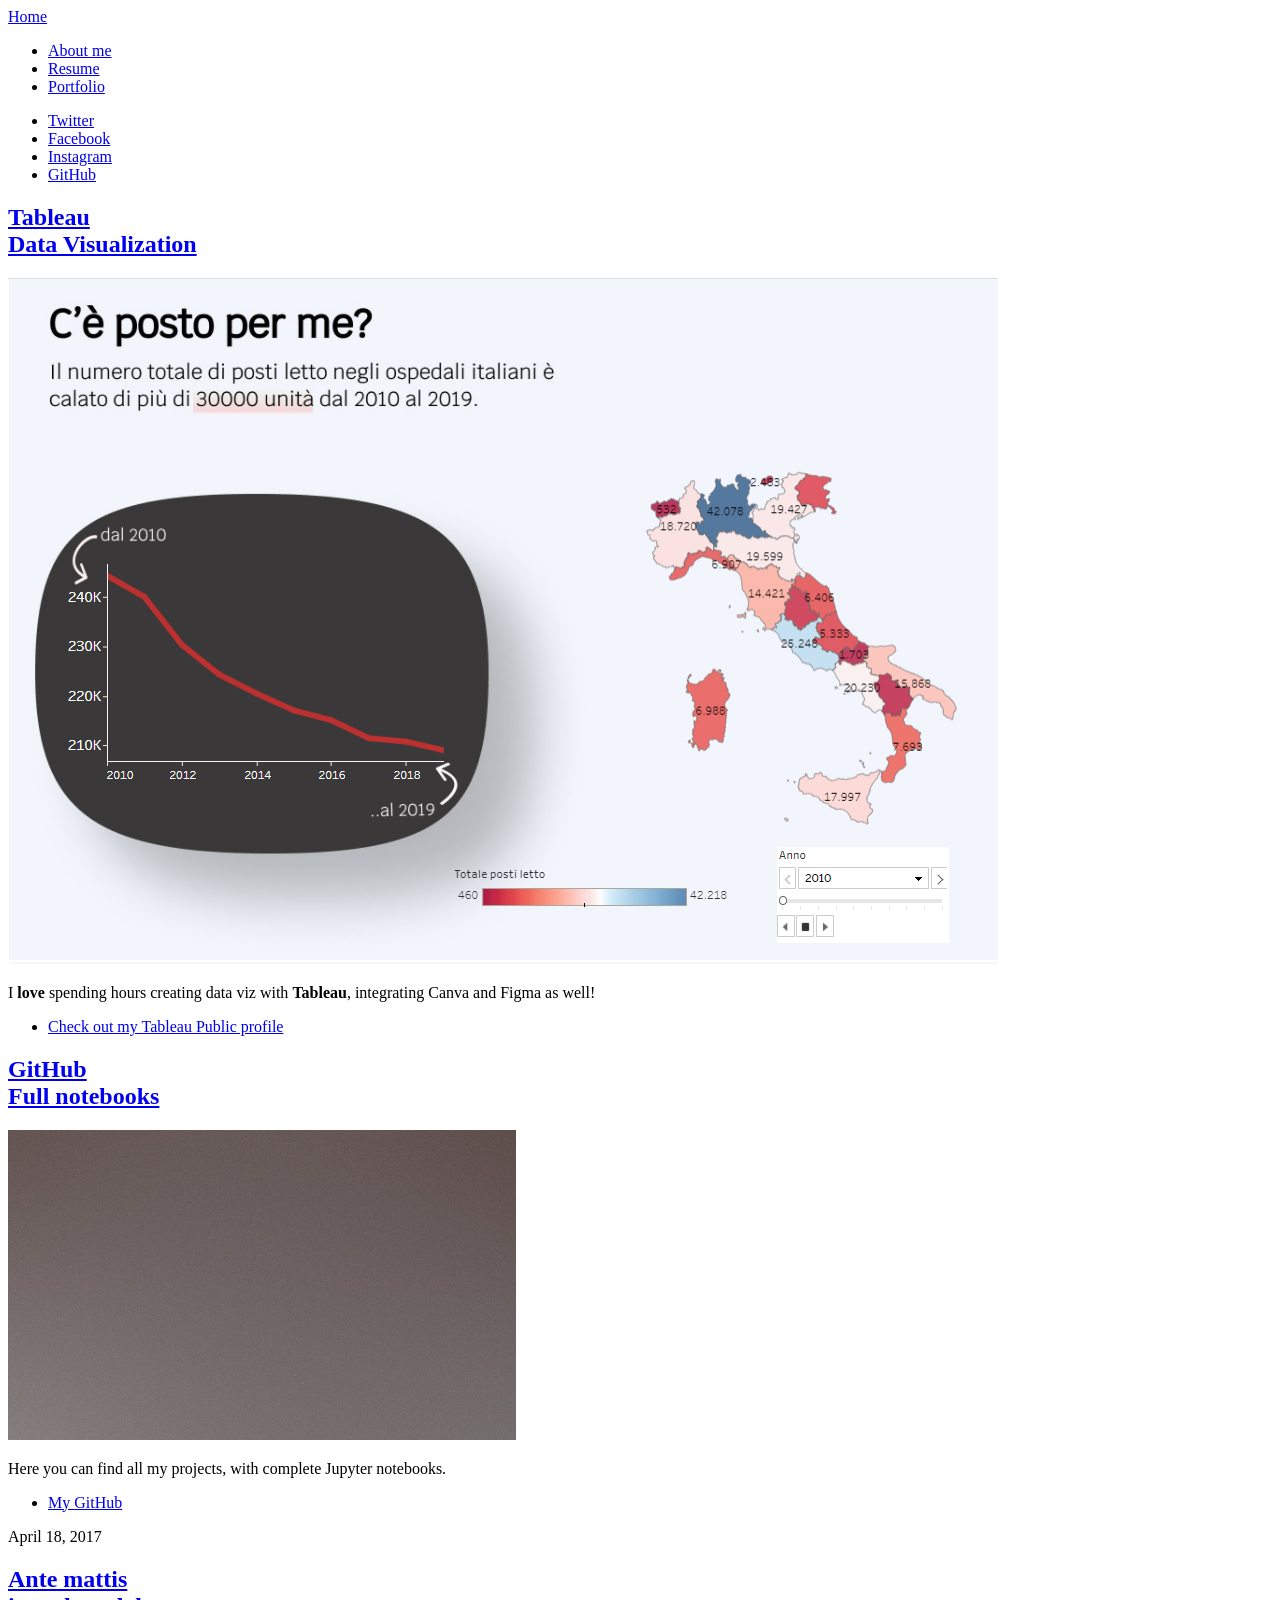
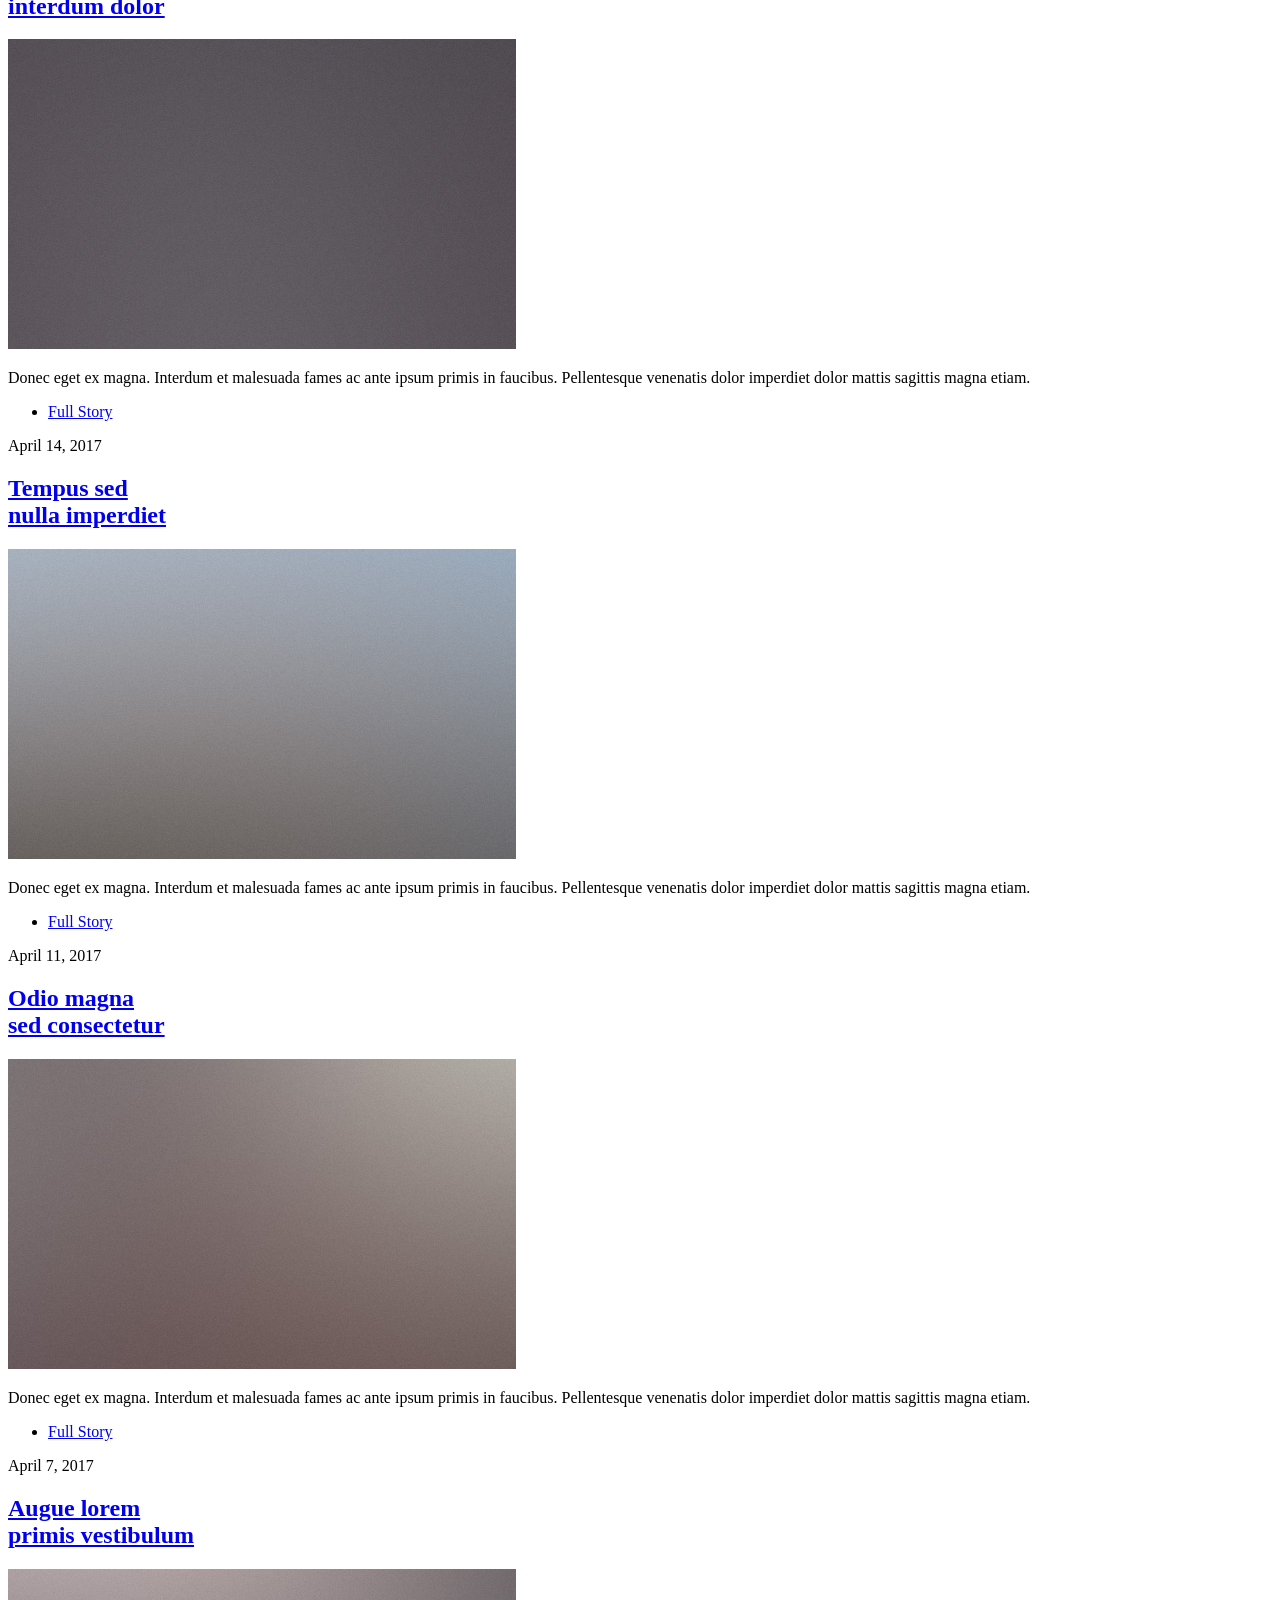
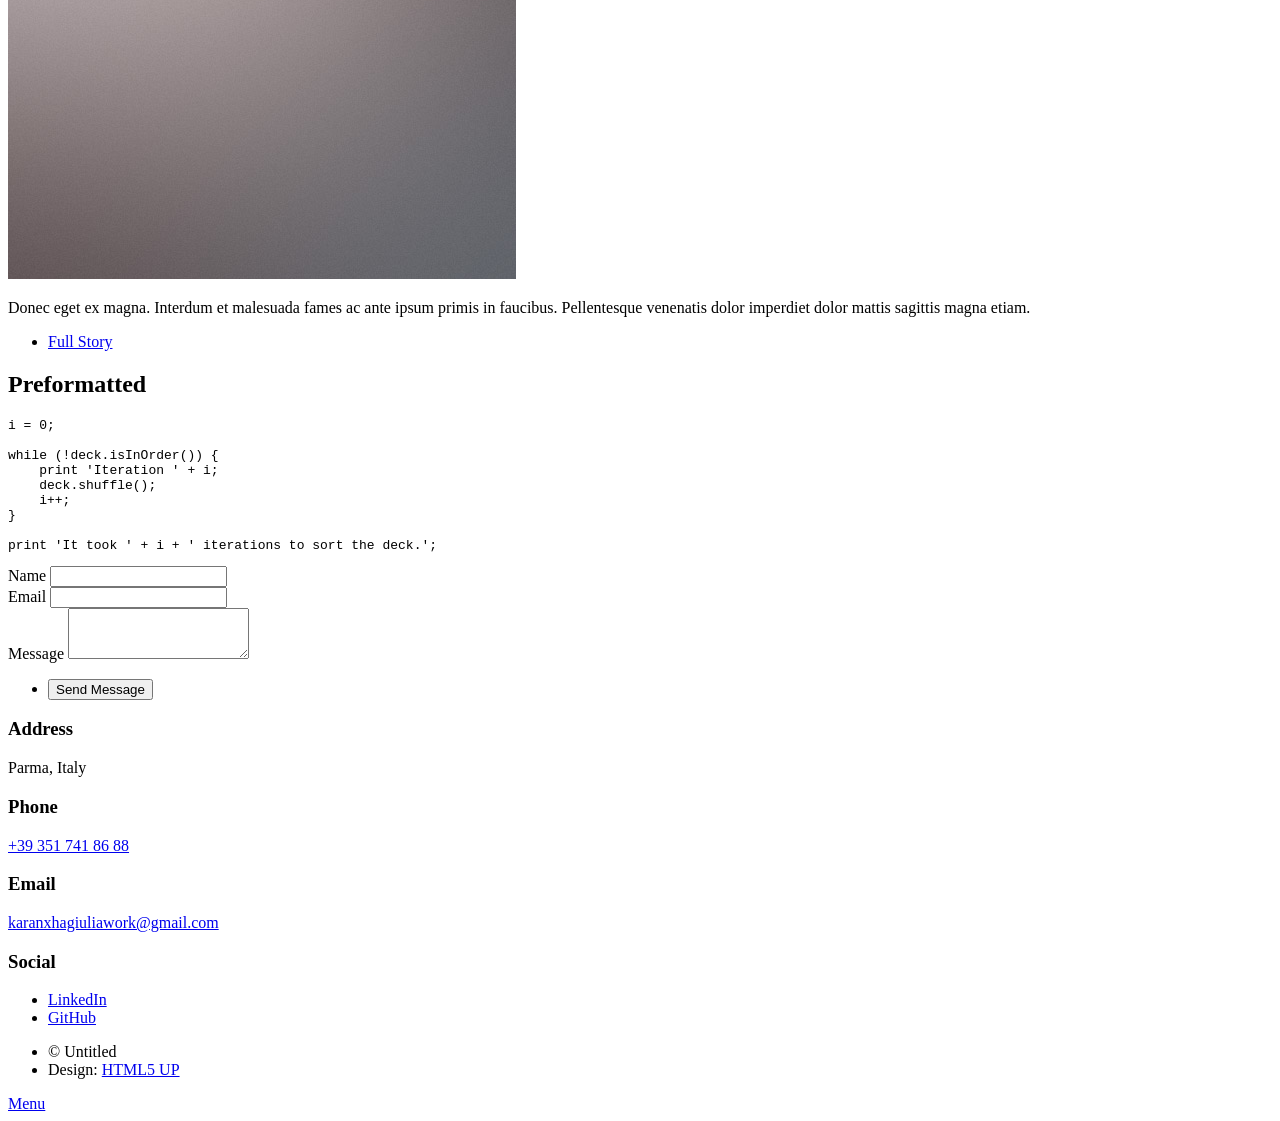
==== Portfolio.html @ fa6ce457 "Add files via upload initial commit" ====
<!DOCTYPE HTML>
<!--
	Massively by HTML5 UP
	html5up.net | @ajlkn
	Free for personal and commercial use under the CCA 3.0 license (html5up.net/license)
-->
<html>
	<head>
		<title>Elements Reference - Massively by HTML5 UP</title>
		<meta charset="utf-8" />
		<meta name="viewport" content="width=device-width, initial-scale=1, user-scalable=no" />
		<link rel="stylesheet" href="assets/css/main.css" />
		<noscript><link rel="stylesheet" href="assets/css/noscript.css" /></noscript>
	</head>
	<body class="is-preload">

		<!-- Wrapper -->
			<div id="wrapper">

				<!-- Header -->
					<header id="header">
						<a href="index.html" class="logo">Home</a>
					</header>

				<!-- Nav -->
					<nav id="nav">
						<ul class="links">
							<li class="active"><a href="index.html">About me</a></li>
							<li><a href="Resume.html">Resume</a></li>
							<li><a href="Portfolio.html">Portfolio</a></li>
						</ul>
						<ul class="icons">
							<li><a href="#" class="icon brands fa-twitter"><span class="label">Twitter</span></a></li>
							<li><a href="#" class="icon brands fa-facebook-f"><span class="label">Facebook</span></a></li>
							<li><a href="#" class="icon brands fa-instagram"><span class="label">Instagram</span></a></li>
							<li><a href="#" class="icon brands fa-github"><span class="label">GitHub</span></a></li>
						</ul>
					</nav>

				<!-- Main -->
					<div id="main">

						<!-- Posts -->
						<section class="posts">
							<article>
								<header>
									<h2><a href="#">Tableau <br />
									Data Visualization</a></h2>
								</header>
								<a href="#" class="image fit"><img src="images\tableau1.png" alt="" /></a>
								<p>I <b>love </b> spending hours creating data viz with <b>Tableau</b>, integrating Canva and Figma as well! </p>
								<ul class="actions special">
									<li><a href="https://public.tableau.com/app/profile/karanxhagiulia" class="button">Check out my Tableau Public profile</a></li>
								</ul>
							</article>
							<article>
								<header>
									<h2><a href="#">GitHub<br />
									Full notebooks</a></h2>
								</header>
								<a href="#" class="image fit"><img src="images/pic03.jpg" alt="" /></a>
								<p>Here you can find all my projects, with complete Jupyter notebooks. </p>
								<ul class="actions special">
									<li><a href="https://github.com/karanxhagiulia" class="button">My GitHub</a></li>
								</ul>
							</article>
							<article>
								<header>
									<span class="date">April 18, 2017</span>
									<h2><a href="#">Ante mattis<br />
									interdum dolor</a></h2>
								</header>
								<a href="#" class="image fit"><img src="images/pic04.jpg" alt="" /></a>
								<p>Donec eget ex magna. Interdum et malesuada fames ac ante ipsum primis in faucibus. Pellentesque venenatis dolor imperdiet dolor mattis sagittis magna etiam.</p>
								<ul class="actions special">
									<li><a href="#" class="button">Full Story</a></li>
								</ul>
							</article>
							<article>
								<header>
									<span class="date">April 14, 2017</span>
									<h2><a href="#">Tempus sed<br />
									nulla imperdiet</a></h2>
								</header>
								<a href="#" class="image fit"><img src="images/pic05.jpg" alt="" /></a>
								<p>Donec eget ex magna. Interdum et malesuada fames ac ante ipsum primis in faucibus. Pellentesque venenatis dolor imperdiet dolor mattis sagittis magna etiam.</p>
								<ul class="actions special">
									<li><a href="#" class="button">Full Story</a></li>
								</ul>
							</article>
							<article>
								<header>
									<span class="date">April 11, 2017</span>
									<h2><a href="#">Odio magna<br />
									sed consectetur</a></h2>
								</header>
								<a href="#" class="image fit"><img src="images/pic06.jpg" alt="" /></a>
								<p>Donec eget ex magna. Interdum et malesuada fames ac ante ipsum primis in faucibus. Pellentesque venenatis dolor imperdiet dolor mattis sagittis magna etiam.</p>
								<ul class="actions special">
									<li><a href="#" class="button">Full Story</a></li>
								</ul>
							</article>
							<article>
								<header>
									<span class="date">April 7, 2017</span>
									<h2><a href="#">Augue lorem<br />
									primis vestibulum</a></h2>
								</header>
								<a href="#" class="image fit"><img src="images/pic07.jpg" alt="" /></a>
								<p>Donec eget ex magna. Interdum et malesuada fames ac ante ipsum primis in faucibus. Pellentesque venenatis dolor imperdiet dolor mattis sagittis magna etiam.</p>
								<ul class="actions special">
									<li><a href="#" class="button">Full Story</a></li>
								</ul>
							</article>
						</section>
								<!-- Preformatted Code -->
									<h2>Preformatted</h2>
									<pre><code>i = 0;

while (!deck.isInOrder()) {
    print 'Iteration ' + i;
    deck.shuffle();
    i++;
}

print 'It took ' + i + ' iterations to sort the deck.';
</code></pre>

							</section>

					</div>

				<!-- Footer -->
				<footer id="footer">
					<section>
						<form method="post" action="#">
							<div class="fields">
								<div class="field">
									<label for="name">Name</label>
									<input type="text" name="name" id="name" />
								</div>
								<div class="field">
									<label for="email">Email</label>
									<input type="text" name="email" id="email" />
								</div>
								<div class="field">
									<label for="message">Message</label>
									<textarea name="message" id="message" rows="3"></textarea>
								</div>
							</div>
							<ul class="actions">
								<li><input type="submit" value="Send Message" /></li>
							</ul>
						</form>
					</section>
					<section class="split contact">
						<section class="alt">
							<h3>Address</h3>
							<p>Parma, Italy<br />
						</p>
						</section>
						<section>
							<h3>Phone</h3>
							<p><a href="#">+39 351 741 86 88</a></p>
						</section>
						<section>
							<h3>Email</h3>
							<p><a href="#">karanxhagiuliawork@gmail.com</a></p>
						</section>
						<section>
							<h3>Social</h3>
							<ul class="icons alt">
								<li><a href="https://www.linkedin.com/in/karanxhagiulia/" class="icon brands alt fa-linkedin"><span class="label">LinkedIn</span></a></li>
								<li><a href="https://github.com/karanxhagiulia" class="icon brands alt fa-github"><span class="label">GitHub</span></a></li>
							</ul>
						</section>
					</section>
				</footer>

				<!-- Copyright -->
					<div id="copyright">
						<ul><li>&copy; Untitled</li><li>Design: <a href="https://html5up.net">HTML5 UP</a></li></ul>
					</div>

			</div>

		<!-- Scripts -->
			<script src="assets/js/jquery.min.js"></script>
			<script src="assets/js/jquery.scrollex.min.js"></script>
			<script src="assets/js/jquery.scrolly.min.js"></script>
			<script src="assets/js/browser.min.js"></script>
			<script src="assets/js/breakpoints.min.js"></script>
			<script src="assets/js/util.js"></script>
			<script src="assets/js/main.js"></script>

	</body>
</html>
---- assets/css/main.css ----
@import url(fontawesome-all.min.css);
@import url("https://fonts.googleapis.com/css?family=Merriweather:300,700,300italic,700italic|Source+Sans+Pro:900");

/*
	Massively by HTML5 UP
	html5up.net | @ajlkn
	Free for personal and commercial use under the CCA 3.0 license (html5up.net/license)
*/

html, body, div, span, applet, object,
iframe, h1, h2, h3, h4, h5, h6, p, blockquote,
pre, a, abbr, acronym, address, big, cite,
code, del, dfn, em, img, ins, kbd, q, s, samp,
small, strike, strong, sub, sup, tt, var, b,
u, i, center, dl, dt, dd, ol, ul, li, fieldset,
form, label, legend, table, caption, tbody,
tfoot, thead, tr, th, td, article, aside,
canvas, details, embed, figure, figcaption,
footer, header, hgroup, menu, nav, output, ruby,
section, summary, time, mark, audio, video {
	margin: 0;
	padding: 0;
	border: 0;
	font-size: 100%;
	font: inherit;
	vertical-align: baseline;}

article, aside, details, figcaption, figure,
footer, header, hgroup, menu, nav, section {
	display: block;}

body {
	line-height: 1;
}

ol, ul {
	list-style: none;
}

blockquote, q {
	quotes: none;
}

	blockquote:before, blockquote:after, q:before, q:after {
		content: '';
		content: none;
	}

table {
	border-collapse: collapse;
	border-spacing: 0;
}

body {
	-webkit-text-size-adjust: none;
}

mark {
	background-color: transparent;
	color: inherit;
}

input::-moz-focus-inner {
	border: 0;
	padding: 0;
}

input, select, textarea {
	-moz-appearance: none;
	-webkit-appearance: none;
	-ms-appearance: none;
	appearance: none;
}

/* Basic */

	@-ms-viewport {
		width: device-width;
	}

	body {
		-ms-overflow-style: scrollbar;
	}

	@media screen and (max-width: 480px) {

		html, body {
			min-width: 320px;
		}

	}

	html {
		box-sizing: border-box;
	}

	*, *:before, *:after {
		box-sizing: inherit;
	}

	body {
		background-color: #1e252d;
	}

		body.is-preload *, body.is-preload *:before, body.is-preload *:after {
			-moz-animation: none !important;
			-webkit-animation: none !important;
			-ms-animation: none !important;
			animation: none !important;
			-moz-transition: none !important;
			-webkit-transition: none !important;
			-ms-transition: none !important;
			transition: none !important;
		}

/* Type */

	html {
		font-size: 16pt;
	}

		@media screen and (max-width: 1680px) {

			html {
				font-size: 12pt;
			}

		}

		@media screen and (max-width: 1280px) {

			html {
				font-size: 11pt;
			}

		}

		@media screen and (max-width: 360px) {

			html {
				font-size: 10pt;
			}

		}

	body {
		color: #212931;
	}

	body, input, select, textarea {
		font-family: "Merriweather", Georgia, serif;
		font-weight: 300;
		font-size: 1rem;
		line-height: 2.375;
	}

	a {
		-moz-transition: color 0.2s ease-in-out, background-color 0.2s ease-in-out, border-color 0.2s ease-in-out, box-shadow 0.2s ease-in-out;
		-webkit-transition: color 0.2s ease-in-out, background-color 0.2s ease-in-out, border-color 0.2s ease-in-out, box-shadow 0.2s ease-in-out;
		-ms-transition: color 0.2s ease-in-out, background-color 0.2s ease-in-out, border-color 0.2s ease-in-out, box-shadow 0.2s ease-in-out;
		transition: color 0.2s ease-in-out, background-color 0.2s ease-in-out, border-color 0.2s ease-in-out, box-shadow 0.2s ease-in-out;
		border-bottom: dotted 1px;
		text-decoration: none;
	}

		a:hover {
			border-bottom-color: transparent;
		}

	strong, b {
		font-weight: 600;
	}

	em, i {
		font-style: italic;
	}

	p {
		text-align: justify;
		margin: 0 0 2rem 0;
	}

	h1, h2, h3, h4, h5, h6 {
		font-family: "Source Sans Pro", Helvetica, sans-serif;
		font-weight: 900;
		line-height: 1.5;
		letter-spacing: 0.075em;
		text-transform: uppercase;
		margin: 0 0 1rem 0;
	}

		h1 a, h2 a, h3 a, h4 a, h5 a, h6 a {
			border-bottom: 0;
			color: inherit;
			text-decoration: none;
		}

	h1 {
		font-size: 4rem;
		line-height: 1.1;
		margin: 0 0 2rem 0;
	}

	h2 {
		font-size: 1.75rem;
		line-height: 1.3;
		margin: 0 0 1.5rem 0;
	}

	h3 {
		font-size: 1.25rem;
		margin: 0 0 1.5rem 0;
	}

	h4 {
		font-size: 1rem;
	}

	h5 {
		font-size: 0.9rem;
	}

	h6 {
		font-size: 0.8rem;
	}

	sub {
		font-size: 0.8rem;
		position: relative;
		top: 0.5rem;
	}

	sup {
		font-size: 0.8rem;
		position: relative;
		top: -0.5rem;
	}

	blockquote {
		border-left: solid 4px;
		font-style: italic;
		margin: 0 0 2rem 0;
		padding: 0.5rem 0 0.5rem 2rem;
	}

	code {
		border: solid 2px;
		font-family: "Courier New", monospace;
		font-size: 0.9rem;
		margin: 0 0.25rem;
		padding: 0.25rem 0.65rem;
	}

	pre {
		-webkit-overflow-scrolling: touch;
		font-family: "Courier New", monospace;
		font-size: 0.9rem;
		margin: 0 0 2rem 0;
	}

		pre code {
			display: block;
			line-height: 1.75;
			padding: 1rem 1.5rem;
			overflow-x: auto;
		}

	hr {
		border: 0;
		border-bottom: solid 2px;
		margin: 3rem 0;
	}

		hr.major {
			margin: 5rem 0;
		}

	.align-left {
		text-align: left;
	}

	.align-center {
		text-align: center;
	}

	.align-right {
		text-align: right;
	}

	input, select, textarea {
		color: #212931;
	}

	a {
		color: #212931;
		border-bottom-color: rgba(33, 41, 49, 0.5);
	}

		a:hover {
			border-bottom-color: transparent;
			color: #18bfef !important;
		}

	strong, b {
		color: #212931;
	}

	h1, h2, h3, h4, h5, h6 {
		color: #212931;
	}

	blockquote {
		border-left-color: #eeeeee;
	}

	code {
		background: rgba(220, 220, 220, 0.25);
		border-color: #eeeeee;
	}

	hr {
		border-bottom-color: #eeeeee;
	}

/* Row */

	.row {
		display: flex;
		flex-wrap: wrap;
		box-sizing: border-box;
		align-items: stretch;
	}

		.row > * {
			box-sizing: border-box;
		}

		.row.gtr-uniform > * > :last-child {
			margin-bottom: 0;
		}

		.row.aln-left {
			justify-content: flex-start;
		}

		.row.aln-center {
			justify-content: center;
		}

		.row.aln-right {
			justify-content: flex-end;
		}

		.row.aln-top {
			align-items: flex-start;
		}

		.row.aln-middle {
			align-items: center;
		}

		.row.aln-bottom {
			align-items: flex-end;
		}

		.row > .imp {
			order: -1;
		}

		.row > .col-1 {
			width: 8.33333%;
		}

		.row > .off-1 {
			margin-left: 8.33333%;
		}

		.row > .col-2 {
			width: 16.66667%;
		}

		.row > .off-2 {
			margin-left: 16.66667%;
		}

		.row > .col-3 {
			width: 25%;
		}

		.row > .off-3 {
			margin-left: 25%;
		}

		.row > .col-4 {
			width: 33.33333%;
		}

		.row > .off-4 {
			margin-left: 33.33333%;
		}

		.row > .col-5 {
			width: 41.66667%;
		}

		.row > .off-5 {
			margin-left: 41.66667%;
		}

		.row > .col-6 {
			width: 50%;
		}

		.row > .off-6 {
			margin-left: 50%;
		}

		.row > .col-7 {
			width: 58.33333%;
		}

		.row > .off-7 {
			margin-left: 58.33333%;
		}

		.row > .col-8 {
			width: 66.66667%;
		}

		.row > .off-8 {
			margin-left: 66.66667%;
		}

		.row > .col-9 {
			width: 75%;
		}

		.row > .off-9 {
			margin-left: 75%;
		}

		.row > .col-10 {
			width: 83.33333%;
		}

		.row > .off-10 {
			margin-left: 83.33333%;
		}

		.row > .col-11 {
			width: 91.66667%;
		}

		.row > .off-11 {
			margin-left: 91.66667%;
		}

		.row > .col-12 {
			width: 100%;
		}

		.row > .off-12 {
			margin-left: 100%;
		}

		.row.gtr-0 {
			margin-top: 0;
			margin-left: 0rem;
		}

			.row.gtr-0 > * {
				padding: 0 0 0 0rem;
			}

			.row.gtr-0.gtr-uniform {
				margin-top: 0rem;
			}

				.row.gtr-0.gtr-uniform > * {
					padding-top: 0rem;
				}

		.row.gtr-25 {
			margin-top: 0;
			margin-left: -0.375rem;
		}

			.row.gtr-25 > * {
				padding: 0 0 0 0.375rem;
			}

			.row.gtr-25.gtr-uniform {
				margin-top: -0.375rem;
			}

				.row.gtr-25.gtr-uniform > * {
					padding-top: 0.375rem;
				}

		.row.gtr-50 {
			margin-top: 0;
			margin-left: -0.75rem;
		}

			.row.gtr-50 > * {
				padding: 0 0 0 0.75rem;
			}

			.row.gtr-50.gtr-uniform {
				margin-top: -0.75rem;
			}

				.row.gtr-50.gtr-uniform > * {
					padding-top: 0.75rem;
				}

		.row {
			margin-top: 0;
			margin-left: -1.5rem;
		}

			.row > * {
				padding: 0 0 0 1.5rem;
			}

			.row.gtr-uniform {
				margin-top: -1.5rem;
			}

				.row.gtr-uniform > * {
					padding-top: 1.5rem;
				}

		.row.gtr-150 {
			margin-top: 0;
			margin-left: -2.25rem;
		}

			.row.gtr-150 > * {
				padding: 0 0 0 2.25rem;
			}

			.row.gtr-150.gtr-uniform {
				margin-top: -2.25rem;
			}

				.row.gtr-150.gtr-uniform > * {
					padding-top: 2.25rem;
				}

		.row.gtr-200 {
			margin-top: 0;
			margin-left: -3rem;
		}

			.row.gtr-200 > * {
				padding: 0 0 0 3rem;
			}

			.row.gtr-200.gtr-uniform {
				margin-top: -3rem;
			}

				.row.gtr-200.gtr-uniform > * {
					padding-top: 3rem;
				}

		@media screen and (max-width: 1680px) {

			.row {
				display: flex;
				flex-wrap: wrap;
				box-sizing: border-box;
				align-items: stretch;
			}

				.row > * {
					box-sizing: border-box;
				}

				.row.gtr-uniform > * > :last-child {
					margin-bottom: 0;
				}

				.row.aln-left {
					justify-content: flex-start;
				}

				.row.aln-center {
					justify-content: center;
				}

				.row.aln-right {
					justify-content: flex-end;
				}

				.row.aln-top {
					align-items: flex-start;
				}

				.row.aln-middle {
					align-items: center;
				}

				.row.aln-bottom {
					align-items: flex-end;
				}

				.row > .imp-xlarge {
					order: -1;
				}

				.row > .col-1-xlarge {
					width: 8.33333%;
				}

				.row > .off-1-xlarge {
					margin-left: 8.33333%;
				}

				.row > .col-2-xlarge {
					width: 16.66667%;
				}

				.row > .off-2-xlarge {
					margin-left: 16.66667%;
				}

				.row > .col-3-xlarge {
					width: 25%;
				}

				.row > .off-3-xlarge {
					margin-left: 25%;
				}

				.row > .col-4-xlarge {
					width: 33.33333%;
				}

				.row > .off-4-xlarge {
					margin-left: 33.33333%;
				}

				.row > .col-5-xlarge {
					width: 41.66667%;
				}

				.row > .off-5-xlarge {
					margin-left: 41.66667%;
				}

				.row > .col-6-xlarge {
					width: 50%;
				}

				.row > .off-6-xlarge {
					margin-left: 50%;
				}

				.row > .col-7-xlarge {
					width: 58.33333%;
				}

				.row > .off-7-xlarge {
					margin-left: 58.33333%;
				}

				.row > .col-8-xlarge {
					width: 66.66667%;
				}

				.row > .off-8-xlarge {
					margin-left: 66.66667%;
				}

				.row > .col-9-xlarge {
					width: 75%;
				}

				.row > .off-9-xlarge {
					margin-left: 75%;
				}

				.row > .col-10-xlarge {
					width: 83.33333%;
				}

				.row > .off-10-xlarge {
					margin-left: 83.33333%;
				}

				.row > .col-11-xlarge {
					width: 91.66667%;
				}

				.row > .off-11-xlarge {
					margin-left: 91.66667%;
				}

				.row > .col-12-xlarge {
					width: 100%;
				}

				.row > .off-12-xlarge {
					margin-left: 100%;
				}

				.row.gtr-0 {
					margin-top: 0;
					margin-left: 0rem;
				}

					.row.gtr-0 > * {
						padding: 0 0 0 0rem;
					}

					.row.gtr-0.gtr-uniform {
						margin-top: 0rem;
					}

						.row.gtr-0.gtr-uniform > * {
							padding-top: 0rem;
						}

				.row.gtr-25 {
					margin-top: 0;
					margin-left: -0.375rem;
				}

					.row.gtr-25 > * {
						padding: 0 0 0 0.375rem;
					}

					.row.gtr-25.gtr-uniform {
						margin-top: -0.375rem;
					}

						.row.gtr-25.gtr-uniform > * {
							padding-top: 0.375rem;
						}

				.row.gtr-50 {
					margin-top: 0;
					margin-left: -0.75rem;
				}

					.row.gtr-50 > * {
						padding: 0 0 0 0.75rem;
					}

					.row.gtr-50.gtr-uniform {
						margin-top: -0.75rem;
					}

						.row.gtr-50.gtr-uniform > * {
							padding-top: 0.75rem;
						}

				.row {
					margin-top: 0;
					margin-left: -1.5rem;
				}

					.row > * {
						padding: 0 0 0 1.5rem;
					}

					.row.gtr-uniform {
						margin-top: -1.5rem;
					}

						.row.gtr-uniform > * {
							padding-top: 1.5rem;
						}

				.row.gtr-150 {
					margin-top: 0;
					margin-left: -2.25rem;
				}

					.row.gtr-150 > * {
						padding: 0 0 0 2.25rem;
					}

					.row.gtr-150.gtr-uniform {
						margin-top: -2.25rem;
					}

						.row.gtr-150.gtr-uniform > * {
							padding-top: 2.25rem;
						}

				.row.gtr-200 {
					margin-top: 0;
					margin-left: -3rem;
				}

					.row.gtr-200 > * {
						padding: 0 0 0 3rem;
					}

					.row.gtr-200.gtr-uniform {
						margin-top: -3rem;
					}

						.row.gtr-200.gtr-uniform > * {
							padding-top: 3rem;
						}

		}

		@media screen and (max-width: 1280px) {

			.row {
				display: flex;
				flex-wrap: wrap;
				box-sizing: border-box;
				align-items: stretch;
			}

				.row > * {
					box-sizing: border-box;
				}

				.row.gtr-uniform > * > :last-child {
					margin-bottom: 0;
				}

				.row.aln-left {
					justify-content: flex-start;
				}

				.row.aln-center {
					justify-content: center;
				}

				.row.aln-right {
					justify-content: flex-end;
				}

				.row.aln-top {
					align-items: flex-start;
				}

				.row.aln-middle {
					align-items: center;
				}

				.row.aln-bottom {
					align-items: flex-end;
				}

				.row > .imp-large {
					order: -1;
				}

				.row > .col-1-large {
					width: 8.33333%;
				}

				.row > .off-1-large {
					margin-left: 8.33333%;
				}

				.row > .col-2-large {
					width: 16.66667%;
				}

				.row > .off-2-large {
					margin-left: 16.66667%;
				}

				.row > .col-3-large {
					width: 25%;
				}

				.row > .off-3-large {
					margin-left: 25%;
				}

				.row > .col-4-large {
					width: 33.33333%;
				}

				.row > .off-4-large {
					margin-left: 33.33333%;
				}

				.row > .col-5-large {
					width: 41.66667%;
				}

				.row > .off-5-large {
					margin-left: 41.66667%;
				}

				.row > .col-6-large {
					width: 50%;
				}

				.row > .off-6-large {
					margin-left: 50%;
				}

				.row > .col-7-large {
					width: 58.33333%;
				}

				.row > .off-7-large {
					margin-left: 58.33333%;
				}

				.row > .col-8-large {
					width: 66.66667%;
				}

				.row > .off-8-large {
					margin-left: 66.66667%;
				}

				.row > .col-9-large {
					width: 75%;
				}

				.row > .off-9-large {
					margin-left: 75%;
				}

				.row > .col-10-large {
					width: 83.33333%;
				}

				.row > .off-10-large {
					margin-left: 83.33333%;
				}

				.row > .col-11-large {
					width: 91.66667%;
				}

				.row > .off-11-large {
					margin-left: 91.66667%;
				}

				.row > .col-12-large {
					width: 100%;
				}

				.row > .off-12-large {
					margin-left: 100%;
				}

				.row.gtr-0 {
					margin-top: 0;
					margin-left: 0rem;
				}

					.row.gtr-0 > * {
						padding: 0 0 0 0rem;
					}

					.row.gtr-0.gtr-uniform {
						margin-top: 0rem;
					}

						.row.gtr-0.gtr-uniform > * {
							padding-top: 0rem;
						}

				.row.gtr-25 {
					margin-top: 0;
					margin-left: -0.375rem;
				}

					.row.gtr-25 > * {
						padding: 0 0 0 0.375rem;
					}

					.row.gtr-25.gtr-uniform {
						margin-top: -0.375rem;
					}

						.row.gtr-25.gtr-uniform > * {
							padding-top: 0.375rem;
						}

				.row.gtr-50 {
					margin-top: 0;
					margin-left: -0.75rem;
				}

					.row.gtr-50 > * {
						padding: 0 0 0 0.75rem;
					}

					.row.gtr-50.gtr-uniform {
						margin-top: -0.75rem;
					}

						.row.gtr-50.gtr-uniform > * {
							padding-top: 0.75rem;
						}

				.row {
					margin-top: 0;
					margin-left: -1.5rem;
				}

					.row > * {
						padding: 0 0 0 1.5rem;
					}

					.row.gtr-uniform {
						margin-top: -1.5rem;
					}

						.row.gtr-uniform > * {
							padding-top: 1.5rem;
						}

				.row.gtr-150 {
					margin-top: 0;
					margin-left: -2.25rem;
				}

					.row.gtr-150 > * {
						padding: 0 0 0 2.25rem;
					}

					.row.gtr-150.gtr-uniform {
						margin-top: -2.25rem;
					}

						.row.gtr-150.gtr-uniform > * {
							padding-top: 2.25rem;
						}

				.row.gtr-200 {
					margin-top: 0;
					margin-left: -3rem;
				}

					.row.gtr-200 > * {
						padding: 0 0 0 3rem;
					}

					.row.gtr-200.gtr-uniform {
						margin-top: -3rem;
					}

						.row.gtr-200.gtr-uniform > * {
							padding-top: 3rem;
						}

		}

		@media screen and (max-width: 980px) {

			.row {
				display: flex;
				flex-wrap: wrap;
				box-sizing: border-box;
				align-items: stretch;
			}

				.row > * {
					box-sizing: border-box;
				}

				.row.gtr-uniform > * > :last-child {
					margin-bottom: 0;
				}

				.row.aln-left {
					justify-content: flex-start;
				}

				.row.aln-center {
					justify-content: center;
				}

				.row.aln-right {
					justify-content: flex-end;
				}

				.row.aln-top {
					align-items: flex-start;
				}

				.row.aln-middle {
					align-items: center;
				}

				.row.aln-bottom {
					align-items: flex-end;
				}

				.row > .imp-medium {
					order: -1;
				}

				.row > .col-1-medium {
					width: 8.33333%;
				}

				.row > .off-1-medium {
					margin-left: 8.33333%;
				}

				.row > .col-2-medium {
					width: 16.66667%;
				}

				.row > .off-2-medium {
					margin-left: 16.66667%;
				}

				.row > .col-3-medium {
					width: 25%;
				}

				.row > .off-3-medium {
					margin-left: 25%;
				}

				.row > .col-4-medium {
					width: 33.33333%;
				}

				.row > .off-4-medium {
					margin-left: 33.33333%;
				}

				.row > .col-5-medium {
					width: 41.66667%;
				}

				.row > .off-5-medium {
					margin-left: 41.66667%;
				}

				.row > .col-6-medium {
					width: 50%;
				}

				.row > .off-6-medium {
					margin-left: 50%;
				}

				.row > .col-7-medium {
					width: 58.33333%;
				}

				.row > .off-7-medium {
					margin-left: 58.33333%;
				}

				.row > .col-8-medium {
					width: 66.66667%;
				}

				.row > .off-8-medium {
					margin-left: 66.66667%;
				}

				.row > .col-9-medium {
					width: 75%;
				}

				.row > .off-9-medium {
					margin-left: 75%;
				}

				.row > .col-10-medium {
					width: 83.33333%;
				}

				.row > .off-10-medium {
					margin-left: 83.33333%;
				}

				.row > .col-11-medium {
					width: 91.66667%;
				}

				.row > .off-11-medium {
					margin-left: 91.66667%;
				}

				.row > .col-12-medium {
					width: 100%;
				}

				.row > .off-12-medium {
					margin-left: 100%;
				}

				.row.gtr-0 {
					margin-top: 0;
					margin-left: 0rem;
				}

					.row.gtr-0 > * {
						padding: 0 0 0 0rem;
					}

					.row.gtr-0.gtr-uniform {
						margin-top: 0rem;
					}

						.row.gtr-0.gtr-uniform > * {
							padding-top: 0rem;
						}

				.row.gtr-25 {
					margin-top: 0;
					margin-left: -0.375rem;
				}

					.row.gtr-25 > * {
						padding: 0 0 0 0.375rem;
					}

					.row.gtr-25.gtr-uniform {
						margin-top: -0.375rem;
					}

						.row.gtr-25.gtr-uniform > * {
							padding-top: 0.375rem;
						}

				.row.gtr-50 {
					margin-top: 0;
					margin-left: -0.75rem;
				}

					.row.gtr-50 > * {
						padding: 0 0 0 0.75rem;
					}

					.row.gtr-50.gtr-uniform {
						margin-top: -0.75rem;
					}

						.row.gtr-50.gtr-uniform > * {
							padding-top: 0.75rem;
						}

				.row {
					margin-top: 0;
					margin-left: -1.5rem;
				}

					.row > * {
						padding: 0 0 0 1.5rem;
					}

					.row.gtr-uniform {
						margin-top: -1.5rem;
					}

						.row.gtr-uniform > * {
							padding-top: 1.5rem;
						}

				.row.gtr-150 {
					margin-top: 0;
					margin-left: -2.25rem;
				}

					.row.gtr-150 > * {
						padding: 0 0 0 2.25rem;
					}

					.row.gtr-150.gtr-uniform {
						margin-top: -2.25rem;
					}

						.row.gtr-150.gtr-uniform > * {
							padding-top: 2.25rem;
						}

				.row.gtr-200 {
					margin-top: 0;
					margin-left: -3rem;
				}

					.row.gtr-200 > * {
						padding: 0 0 0 3rem;
					}

					.row.gtr-200.gtr-uniform {
						margin-top: -3rem;
					}

						.row.gtr-200.gtr-uniform > * {
							padding-top: 3rem;
						}

		}

		@media screen and (max-width: 736px) {

			.row {
				display: flex;
				flex-wrap: wrap;
				box-sizing: border-box;
				align-items: stretch;
			}

				.row > * {
					box-sizing: border-box;
				}

				.row.gtr-uniform > * > :last-child {
					margin-bottom: 0;
				}

				.row.aln-left {
					justify-content: flex-start;
				}

				.row.aln-center {
					justify-content: center;
				}

				.row.aln-right {
					justify-content: flex-end;
				}

				.row.aln-top {
					align-items: flex-start;
				}

				.row.aln-middle {
					align-items: center;
				}

				.row.aln-bottom {
					align-items: flex-end;
				}

				.row > .imp-small {
					order: -1;
				}

				.row > .col-1-small {
					width: 8.33333%;
				}

				.row > .off-1-small {
					margin-left: 8.33333%;
				}

				.row > .col-2-small {
					width: 16.66667%;
				}

				.row > .off-2-small {
					margin-left: 16.66667%;
				}

				.row > .col-3-small {
					width: 25%;
				}

				.row > .off-3-small {
					margin-left: 25%;
				}

				.row > .col-4-small {
					width: 33.33333%;
				}

				.row > .off-4-small {
					margin-left: 33.33333%;
				}

				.row > .col-5-small {
					width: 41.66667%;
				}

				.row > .off-5-small {
					margin-left: 41.66667%;
				}

				.row > .col-6-small {
					width: 50%;
				}

				.row > .off-6-small {
					margin-left: 50%;
				}

				.row > .col-7-small {
					width: 58.33333%;
				}

				.row > .off-7-small {
					margin-left: 58.33333%;
				}

				.row > .col-8-small {
					width: 66.66667%;
				}

				.row > .off-8-small {
					margin-left: 66.66667%;
				}

				.row > .col-9-small {
					width: 75%;
				}

				.row > .off-9-small {
					margin-left: 75%;
				}

				.row > .col-10-small {
					width: 83.33333%;
				}

				.row > .off-10-small {
					margin-left: 83.33333%;
				}

				.row > .col-11-small {
					width: 91.66667%;
				}

				.row > .off-11-small {
					margin-left: 91.66667%;
				}

				.row > .col-12-small {
					width: 100%;
				}

				.row > .off-12-small {
					margin-left: 100%;
				}

				.row.gtr-0 {
					margin-top: 0;
					margin-left: 0rem;
				}

					.row.gtr-0 > * {
						padding: 0 0 0 0rem;
					}

					.row.gtr-0.gtr-uniform {
						margin-top: 0rem;
					}

						.row.gtr-0.gtr-uniform > * {
							padding-top: 0rem;
						}

				.row.gtr-25 {
					margin-top: 0;
					margin-left: -0.375rem;
				}

					.row.gtr-25 > * {
						padding: 0 0 0 0.375rem;
					}

					.row.gtr-25.gtr-uniform {
						margin-top: -0.375rem;
					}

						.row.gtr-25.gtr-uniform > * {
							padding-top: 0.375rem;
						}

				.row.gtr-50 {
					margin-top: 0;
					margin-left: -0.75rem;
				}

					.row.gtr-50 > * {
						padding: 0 0 0 0.75rem;
					}

					.row.gtr-50.gtr-uniform {
						margin-top: -0.75rem;
					}

						.row.gtr-50.gtr-uniform > * {
							padding-top: 0.75rem;
						}

				.row {
					margin-top: 0;
					margin-left: -1.5rem;
				}

					.row > * {
						padding: 0 0 0 1.5rem;
					}

					.row.gtr-uniform {
						margin-top: -1.5rem;
					}

						.row.gtr-uniform > * {
							padding-top: 1.5rem;
						}

				.row.gtr-150 {
					margin-top: 0;
					margin-left: -2.25rem;
				}

					.row.gtr-150 > * {
						padding: 0 0 0 2.25rem;
					}

					.row.gtr-150.gtr-uniform {
						margin-top: -2.25rem;
					}

						.row.gtr-150.gtr-uniform > * {
							padding-top: 2.25rem;
						}

				.row.gtr-200 {
					margin-top: 0;
					margin-left: -3rem;
				}

					.row.gtr-200 > * {
						padding: 0 0 0 3rem;
					}

					.row.gtr-200.gtr-uniform {
						margin-top: -3rem;
					}

						.row.gtr-200.gtr-uniform > * {
							padding-top: 3rem;
						}

		}

		@media screen and (max-width: 480px) {

			.row {
				display: flex;
				flex-wrap: wrap;
				box-sizing: border-box;
				align-items: stretch;
			}

				.row > * {
					box-sizing: border-box;
				}

				.row.gtr-uniform > * > :last-child {
					margin-bottom: 0;
				}

				.row.aln-left {
					justify-content: flex-start;
				}

				.row.aln-center {
					justify-content: center;
				}

				.row.aln-right {
					justify-content: flex-end;
				}

				.row.aln-top {
					align-items: flex-start;
				}

				.row.aln-middle {
					align-items: center;
				}

				.row.aln-bottom {
					align-items: flex-end;
				}

				.row > .imp-xsmall {
					order: -1;
				}

				.row > .col-1-xsmall {
					width: 8.33333%;
				}

				.row > .off-1-xsmall {
					margin-left: 8.33333%;
				}

				.row > .col-2-xsmall {
					width: 16.66667%;
				}

				.row > .off-2-xsmall {
					margin-left: 16.66667%;
				}

				.row > .col-3-xsmall {
					width: 25%;
				}

				.row > .off-3-xsmall {
					margin-left: 25%;
				}

				.row > .col-4-xsmall {
					width: 33.33333%;
				}

				.row > .off-4-xsmall {
					margin-left: 33.33333%;
				}

				.row > .col-5-xsmall {
					width: 41.66667%;
				}

				.row > .off-5-xsmall {
					margin-left: 41.66667%;
				}

				.row > .col-6-xsmall {
					width: 50%;
				}

				.row > .off-6-xsmall {
					margin-left: 50%;
				}

				.row > .col-7-xsmall {
					width: 58.33333%;
				}

				.row > .off-7-xsmall {
					margin-left: 58.33333%;
				}

				.row > .col-8-xsmall {
					width: 66.66667%;
				}

				.row > .off-8-xsmall {
					margin-left: 66.66667%;
				}

				.row > .col-9-xsmall {
					width: 75%;
				}

				.row > .off-9-xsmall {
					margin-left: 75%;
				}

				.row > .col-10-xsmall {
					width: 83.33333%;
				}

				.row > .off-10-xsmall {
					margin-left: 83.33333%;
				}

				.row > .col-11-xsmall {
					width: 91.66667%;
				}

				.row > .off-11-xsmall {
					margin-left: 91.66667%;
				}

				.row > .col-12-xsmall {
					width: 100%;
				}

				.row > .off-12-xsmall {
					margin-left: 100%;
				}

				.row.gtr-0 {
					margin-top: 0;
					margin-left: 0rem;
				}

					.row.gtr-0 > * {
						padding: 0 0 0 0rem;
					}

					.row.gtr-0.gtr-uniform {
						margin-top: 0rem;
					}

						.row.gtr-0.gtr-uniform > * {
							padding-top: 0rem;
						}

				.row.gtr-25 {
					margin-top: 0;
					margin-left: -0.375rem;
				}

					.row.gtr-25 > * {
						padding: 0 0 0 0.375rem;
					}

					.row.gtr-25.gtr-uniform {
						margin-top: -0.375rem;
					}

						.row.gtr-25.gtr-uniform > * {
							padding-top: 0.375rem;
						}

				.row.gtr-50 {
					margin-top: 0;
					margin-left: -0.75rem;
				}

					.row.gtr-50 > * {
						padding: 0 0 0 0.75rem;
					}

					.row.gtr-50.gtr-uniform {
						margin-top: -0.75rem;
					}

						.row.gtr-50.gtr-uniform > * {
							padding-top: 0.75rem;
						}

				.row {
					margin-top: 0;
					margin-left: -1.5rem;
				}

					.row > * {
						padding: 0 0 0 1.5rem;
					}

					.row.gtr-uniform {
						margin-top: -1.5rem;
					}

						.row.gtr-uniform > * {
							padding-top: 1.5rem;
						}

				.row.gtr-150 {
					margin-top: 0;
					margin-left: -2.25rem;
				}

					.row.gtr-150 > * {
						padding: 0 0 0 2.25rem;
					}

					.row.gtr-150.gtr-uniform {
						margin-top: -2.25rem;
					}

						.row.gtr-150.gtr-uniform > * {
							padding-top: 2.25rem;
						}

				.row.gtr-200 {
					margin-top: 0;
					margin-left: -3rem;
				}

					.row.gtr-200 > * {
						padding: 0 0 0 3rem;
					}

					.row.gtr-200.gtr-uniform {
						margin-top: -3rem;
					}

						.row.gtr-200.gtr-uniform > * {
							padding-top: 3rem;
						}

		}

		@media screen and (max-width: 360px) {

			.row {
				display: flex;
				flex-wrap: wrap;
				box-sizing: border-box;
				align-items: stretch;
			}

				.row > * {
					box-sizing: border-box;
				}

				.row.gtr-uniform > * > :last-child {
					margin-bottom: 0;
				}

				.row.aln-left {
					justify-content: flex-start;
				}

				.row.aln-center {
					justify-content: center;
				}

				.row.aln-right {
					justify-content: flex-end;
				}

				.row.aln-top {
					align-items: flex-start;
				}

				.row.aln-middle {
					align-items: center;
				}

				.row.aln-bottom {
					align-items: flex-end;
				}

				.row > .imp-xxsmall {
					order: -1;
				}

				.row > .col-1-xxsmall {
					width: 8.33333%;
				}

				.row > .off-1-xxsmall {
					margin-left: 8.33333%;
				}

				.row > .col-2-xxsmall {
					width: 16.66667%;
				}

				.row > .off-2-xxsmall {
					margin-left: 16.66667%;
				}

				.row > .col-3-xxsmall {
					width: 25%;
				}

				.row > .off-3-xxsmall {
					margin-left: 25%;
				}

				.row > .col-4-xxsmall {
					width: 33.33333%;
				}

				.row > .off-4-xxsmall {
					margin-left: 33.33333%;
				}

				.row > .col-5-xxsmall {
					width: 41.66667%;
				}

				.row > .off-5-xxsmall {
					margin-left: 41.66667%;
				}

				.row > .col-6-xxsmall {
					width: 50%;
				}

				.row > .off-6-xxsmall {
					margin-left: 50%;
				}

				.row > .col-7-xxsmall {
					width: 58.33333%;
				}

				.row > .off-7-xxsmall {
					margin-left: 58.33333%;
				}

				.row > .col-8-xxsmall {
					width: 66.66667%;
				}

				.row > .off-8-xxsmall {
					margin-left: 66.66667%;
				}

				.row > .col-9-xxsmall {
					width: 75%;
				}

				.row > .off-9-xxsmall {
					margin-left: 75%;
				}

				.row > .col-10-xxsmall {
					width: 83.33333%;
				}

				.row > .off-10-xxsmall {
					margin-left: 83.33333%;
				}

				.row > .col-11-xxsmall {
					width: 91.66667%;
				}

				.row > .off-11-xxsmall {
					margin-left: 91.66667%;
				}

				.row > .col-12-xxsmall {
					width: 100%;
				}

				.row > .off-12-xxsmall {
					margin-left: 100%;
				}

				.row.gtr-0 {
					margin-top: 0;
					margin-left: 0rem;
				}

					.row.gtr-0 > * {
						padding: 0 0 0 0rem;
					}

					.row.gtr-0.gtr-uniform {
						margin-top: 0rem;
					}

						.row.gtr-0.gtr-uniform > * {
							padding-top: 0rem;
						}

				.row.gtr-25 {
					margin-top: 0;
					margin-left: -0.375rem;
				}

					.row.gtr-25 > * {
						padding: 0 0 0 0.375rem;
					}

					.row.gtr-25.gtr-uniform {
						margin-top: -0.375rem;
					}

						.row.gtr-25.gtr-uniform > * {
							padding-top: 0.375rem;
						}

				.row.gtr-50 {
					margin-top: 0;
					margin-left: -0.75rem;
				}

					.row.gtr-50 > * {
						padding: 0 0 0 0.75rem;
					}

					.row.gtr-50.gtr-uniform {
						margin-top: -0.75rem;
					}

						.row.gtr-50.gtr-uniform > * {
							padding-top: 0.75rem;
						}

				.row {
					margin-top: 0;
					margin-left: -1.5rem;
				}

					.row > * {
						padding: 0 0 0 1.5rem;
					}

					.row.gtr-uniform {
						margin-top: -1.5rem;
					}

						.row.gtr-uniform > * {
							padding-top: 1.5rem;
						}

				.row.gtr-150 {
					margin-top: 0;
					margin-left: -2.25rem;
				}

					.row.gtr-150 > * {
						padding: 0 0 0 2.25rem;
					}

					.row.gtr-150.gtr-uniform {
						margin-top: -2.25rem;
					}

						.row.gtr-150.gtr-uniform > * {
							padding-top: 2.25rem;
						}

				.row.gtr-200 {
					margin-top: 0;
					margin-left: -3rem;
				}

					.row.gtr-200 > * {
						padding: 0 0 0 3rem;
					}

					.row.gtr-200.gtr-uniform {
						margin-top: -3rem;
					}

						.row.gtr-200.gtr-uniform > * {
							padding-top: 3rem;
						}

		}

/* Box */

	.box {
		border: solid 2px;
		margin-bottom: 2rem;
		padding: 1.5rem;
	}

		.box > :last-child,
		.box > :last-child > :last-child,
		.box > :last-child > :last-child > :last-child {
			margin-bottom: 0;
		}

		.box.alt {
			border: 0;
			border-radius: 0;
			padding: 0;
		}

	.box {
		border-color: #eeeeee;
	}

/* Button */

	input[type="submit"],
	input[type="reset"],
	input[type="button"],
	button,
	.button {
		-moz-appearance: none;
		-webkit-appearance: none;
		-ms-appearance: none;
		appearance: none;
		-moz-transition: background-color 0.2s ease-in-out, box-shadow 0.2s ease-in-out, color 0.2s ease-in-out;
		-webkit-transition: background-color 0.2s ease-in-out, box-shadow 0.2s ease-in-out, color 0.2s ease-in-out;
		-ms-transition: background-color 0.2s ease-in-out, box-shadow 0.2s ease-in-out, color 0.2s ease-in-out;
		transition: background-color 0.2s ease-in-out, box-shadow 0.2s ease-in-out, color 0.2s ease-in-out;
		border: 0;
		border-radius: 0;
		cursor: pointer;
		display: inline-block;
		font-family: "Source Sans Pro", Helvetica, sans-serif;
		font-size: 0.8rem;
		font-weight: 900;
		letter-spacing: 0.075em;
		height: 3rem;
		line-height: 3rem;
		padding: 0 2rem;
		text-align: center;
		text-decoration: none;
		text-transform: uppercase;
		white-space: nowrap;
	}

		input[type="submit"].icon:before,
		input[type="reset"].icon:before,
		input[type="button"].icon:before,
		button.icon:before,
		.button.icon:before {
			margin-right: 0.5rem;
		}

		input[type="submit"].icon.solo,
		input[type="reset"].icon.solo,
		input[type="button"].icon.solo,
		button.icon.solo,
		.button.icon.solo {
			position: relative;
			width: 4rem;
			height: 4rem;
			line-height: 4rem;
			border-radius: 4rem;
			text-indent: 4rem;
			overflow: hidden;
			padding: 0;
			white-space: nowrap;
		}

			input[type="submit"].icon.solo:before,
			input[type="reset"].icon.solo:before,
			input[type="button"].icon.solo:before,
			button.icon.solo:before,
			.button.icon.solo:before {
				position: absolute;
				display: block;
				top: 0;
				left: 0;
				width: inherit;
				height: inherit;
				line-height: inherit;
				font-size: 1.25rem;
				margin-right: 0;
				text-align: center;
				text-indent: 0;
			}

		input[type="submit"].fit,
		input[type="reset"].fit,
		input[type="button"].fit,
		button.fit,
		.button.fit {
			width: 100%;
		}

		input[type="submit"].small,
		input[type="reset"].small,
		input[type="button"].small,
		button.small,
		.button.small {
			font-size: 0.7rem;
			height: 2.5rem;
			line-height: 2.5rem;
			padding: 0 1.5rem;
		}

		input[type="submit"].large,
		input[type="reset"].large,
		input[type="button"].large,
		button.large,
		.button.large {
			font-size: 0.9rem;
			height: 3.5rem;
			line-height: 3.5rem;
			padding: 0 2.75rem;
		}

		@media screen and (max-width: 980px) {

			input[type="submit"],
			input[type="reset"],
			input[type="button"],
			button,
			.button {
				font-size: 0.9rem;
				height: 3.25rem;
				line-height: 3.25rem;
			}

				input[type="submit"].large,
				input[type="reset"].large,
				input[type="button"].large,
				button.large,
				.button.large {
					font-size: 1rem;
					height: 3.75rem;
					line-height: 3.75rem;
				}

		}

		input[type="submit"].disabled, input[type="submit"]:disabled,
		input[type="reset"].disabled,
		input[type="reset"]:disabled,
		input[type="button"].disabled,
		input[type="button"]:disabled,
		button.disabled,
		button:disabled,
		.button.disabled,
		.button:disabled {
			pointer-events: none;
			opacity: 0.25;
		}

	input[type="submit"],
	input[type="reset"],
	input[type="button"],
	button,
	.button {
		background-color: transparent;
		box-shadow: inset 0 0 0 2px #212931;
		color: #212931 !important;
	}

		input[type="submit"]:hover,
		input[type="reset"]:hover,
		input[type="button"]:hover,
		button:hover,
		.button:hover {
			box-shadow: inset 0 0 0 2px #18bfef;
			color: #18bfef !important;
		}

		input[type="submit"].primary,
		input[type="reset"].primary,
		input[type="button"].primary,
		button.primary,
		.button.primary {
			background-color: #212931;
			box-shadow: none;
			color: #ffffff !important;
		}

			input[type="submit"].primary:hover,
			input[type="reset"].primary:hover,
			input[type="button"].primary:hover,
			button.primary:hover,
			.button.primary:hover {
				background-color: #18bfef;
			}

/* Form */

	form {
		margin: 0 0 2rem 0;
	}

		form > :last-child {
			margin-bottom: 0;
		}

		form > .fields {
			display: -moz-flex;
			display: -webkit-flex;
			display: -ms-flex;
			display: flex;
			-moz-flex-wrap: wrap;
			-webkit-flex-wrap: wrap;
			-ms-flex-wrap: wrap;
			flex-wrap: wrap;
			width: calc(100% + 3rem);
			margin: -1.5rem 0 2rem -1.5rem;
		}

			form > .fields > .field {
				-moz-flex-grow: 0;
				-webkit-flex-grow: 0;
				-ms-flex-grow: 0;
				flex-grow: 0;
				-moz-flex-shrink: 0;
				-webkit-flex-shrink: 0;
				-ms-flex-shrink: 0;
				flex-shrink: 0;
				padding: 1.5rem 0 0 1.5rem;
				width: calc(100% - 1.5rem);
			}

				form > .fields > .field.half {
					width: calc(50% - 0.75rem);
				}

				form > .fields > .field.third {
					width: calc(100%/3 - 0.5rem);
				}

				form > .fields > .field.quarter {
					width: calc(25% - 0.375rem);
				}

		@media screen and (max-width: 480px) {

			form > .fields {
				width: calc(100% + 3rem);
				margin: -1.5rem 0 2rem -1.5rem;
			}

				form > .fields > .field {
					padding: 1.5rem 0 0 1.5rem;
					width: calc(100% - 1.5rem);
				}

					form > .fields > .field.half {
						width: calc(100% - 1.5rem);
					}

					form > .fields > .field.third {
						width: calc(100% - 1.5rem);
					}

					form > .fields > .field.quarter {
						width: calc(100% - 1.5rem);
					}

		}

	label {
		display: block;
		font-family: "Source Sans Pro", Helvetica, sans-serif;
		font-weight: 900;
		line-height: 1.5;
		letter-spacing: 0.075em;
		font-size: 0.8rem;
		text-transform: uppercase;
		margin: 0 0 0.75rem 0;
	}

		@media screen and (max-width: 980px) {

			label {
				font-size: 0.9rem;
			}

		}

	input[type="text"],
	input[type="password"],
	input[type="email"],
	select,
	textarea {
		-moz-appearance: none;
		-webkit-appearance: none;
		-ms-appearance: none;
		appearance: none;
		background: transparent;
		border-radius: 0;
		border: solid 2px;
		color: inherit;
		display: block;
		outline: 0;
		padding: 0 1rem;
		text-decoration: none;
		width: 100%;
	}

		input[type="text"]:invalid,
		input[type="password"]:invalid,
		input[type="email"]:invalid,
		select:invalid,
		textarea:invalid {
			box-shadow: none;
		}

	select {
		background-size: 1.25rem;
		background-repeat: no-repeat;
		background-position: calc(100% - 1rem) center;
		height: 3rem;
		padding-right: 3rem;
		text-overflow: ellipsis;
	}

		select:focus::-ms-value {
			background-color: transparent;
		}

		select::-ms-expand {
			display: none;
		}

	input[type="text"],
	input[type="password"],
	input[type="email"],
	select {
		height: 3rem;
	}

	textarea {
		padding: 0.75rem 1rem;
	}

	input[type="checkbox"],
	input[type="radio"] {
		-moz-appearance: none;
		-webkit-appearance: none;
		-ms-appearance: none;
		appearance: none;
		display: block;
		float: left;
		margin-right: -2rem;
		opacity: 0;
		width: 1rem;
		z-index: -1;
	}

		input[type="checkbox"] + label,
		input[type="radio"] + label {
			text-decoration: none;
			cursor: pointer;
			display: inline-block;
			font-size: 1rem;
			letter-spacing: 0;
			font-family: "Merriweather", Georgia, serif;
			text-transform: none;
			font-weight: 300;
			padding-left: 2.8rem;
			padding-right: 1rem;
			position: relative;
		}

			input[type="checkbox"] + label:before,
			input[type="radio"] + label:before {
				-moz-osx-font-smoothing: grayscale;
				-webkit-font-smoothing: antialiased;
				display: inline-block;
				font-style: normal;
				font-variant: normal;
				text-rendering: auto;
				line-height: 1;
				text-transform: none !important;
				font-family: 'Font Awesome 5 Free';
				font-weight: 900;
			}

			input[type="checkbox"] + label:before,
			input[type="radio"] + label:before {
				border-radius: 0;
				border: solid 2px;
				content: '';
				display: inline-block;
				font-size: 0.8rem;
				height: 1.8rem;
				left: 0;
				line-height: 1.65rem;
				position: absolute;
				text-align: center;
				top: -0.125rem;
				width: 1.8rem;
			}

		input[type="checkbox"]:checked + label:before,
		input[type="radio"]:checked + label:before {
			content: '\f00c';
		}

	input[type="checkbox"] + label:before {
		border-radius: 0;
	}

	input[type="radio"] + label:before {
		border-radius: 100%;
	}

	::-webkit-input-placeholder {
		opacity: 1.0;
	}

	:-moz-placeholder {
		opacity: 1.0;
	}

	::-moz-placeholder {
		opacity: 1.0;
	}

	:-ms-input-placeholder {
		opacity: 1.0;
	}

	label {
		color: #212931;
	}

	input[type="text"],
	input[type="password"],
	input[type="email"],
	select,
	textarea {
		border-color: #eeeeee;
	}

		input[type="text"]:focus,
		input[type="password"]:focus,
		input[type="email"]:focus,
		select:focus,
		textarea:focus {
			border-color: #18bfef;
		}

	select {
		background-image: url("data:image/svg+xml;charset=utf8,%3Csvg xmlns='http://www.w3.org/2000/svg' width='40' height='40' preserveAspectRatio='none' viewBox='0 0 40 40'%3E%3Cpath d='M9.4,12.3l10.4,10.4l10.4-10.4c0.2-0.2,0.5-0.4,0.9-0.4c0.3,0,0.6,0.1,0.9,0.4l3.3,3.3c0.2,0.2,0.4,0.5,0.4,0.9 c0,0.4-0.1,0.6-0.4,0.9L20.7,31.9c-0.2,0.2-0.5,0.4-0.9,0.4c-0.3,0-0.6-0.1-0.9-0.4L4.3,17.3c-0.2-0.2-0.4-0.5-0.4-0.9 c0-0.4,0.1-0.6,0.4-0.9l3.3-3.3c0.2-0.2,0.5-0.4,0.9-0.4S9.1,12.1,9.4,12.3z' fill='%23eeeeee' /%3E%3C/svg%3E");
	}

		select option {
			background-color: #ffffff;
			color: #212931;
		}

	.select-wrapper:before {
		color: #eeeeee;
	}

	input[type="checkbox"] + label,
	input[type="radio"] + label {
		color: #212931;
	}

		input[type="checkbox"] + label:before,
		input[type="radio"] + label:before {
			border-color: #eeeeee;
		}

	input[type="checkbox"]:checked + label:before,
	input[type="radio"]:checked + label:before {
		background-color: #212931;
		border-color: #212931;
		color: #ffffff;
	}

	input[type="checkbox"]:focus + label:before,
	input[type="radio"]:focus + label:before {
		border-color: #18bfef;
	}

	::-webkit-input-placeholder {
		color: #909498 !important;
	}

	:-moz-placeholder {
		color: #909498 !important;
	}

	::-moz-placeholder {
		color: #909498 !important;
	}

	:-ms-input-placeholder {
		color: #909498 !important;
	}

	.formerize-placeholder {
		color: #909498 !important;
	}

/* Icon */

	.icon {
		text-decoration: none;
		border-bottom: none;
		position: relative;
	}

		.icon:before {
			-moz-osx-font-smoothing: grayscale;
			-webkit-font-smoothing: antialiased;
			display: inline-block;
			font-style: normal;
			font-variant: normal;
			text-rendering: auto;
			line-height: 1;
			text-transform: none !important;
			font-family: 'Font Awesome 5 Free';
			font-weight: 400;
		}

		.icon > .label {
			display: none;
		}

		.icon:before {
			line-height: inherit;
		}

		.icon.solid:before {
			font-weight: 900;
		}

		.icon.brands:before {
			font-family: 'Font Awesome 5 Brands';
		}

/* Image */

	.image {
		border: 0;
		display: inline-block;
		position: relative;
	}

		.image img {
			display: block;
		}

		.image.left, .image.right {
			max-width: 40%;
		}

			.image.left img, .image.right img {
				width: 100%;
			}

		.image.left {
			float: left;
			margin: 0 2rem 2rem 0;
			top: 0.75rem;
		}

		.image.right {
			float: right;
			margin: 0 0 2rem 2rem;
			top: 0.75rem;
		}

		.image.fit {
			display: block;
			margin: 2.5rem 0;
			width: 100%;
		}

			.image.fit:first-child {
				margin-top: 0;
			}

			.image.fit img {
				width: 100%;
			}

		.image.main {
			display: block;
			margin: 4rem 0;
			width: 100%;
		}

			.image.main:first-child {
				margin-top: 0;
			}

			.image.main img {
				width: 100%;
			}

		@media screen and (max-width: 736px) {

			.image.fit {
				margin: 2rem 0;
			}

			.image.main {
				margin: 2rem 0;
			}

		}

	a.image {
		overflow: hidden;
	}

		a.image img {
			-moz-transition: -moz-transform 0.2s ease-out;
			-webkit-transition: -webkit-transform 0.2s ease-out;
			-ms-transition: -ms-transform 0.2s ease-out;
			transition: transform 0.2s ease-out;
		}

		a.image:hover img {
			-moz-transform: scale(1.05);
			-webkit-transform: scale(1.05);
			-ms-transform: scale(1.05);
			transform: scale(1.05);
		}

/* Actions */

	ul.actions {
		display: -moz-flex;
		display: -webkit-flex;
		display: -ms-flex;
		display: flex;
		cursor: default;
		list-style: none;
		margin-left: -1rem;
		padding-left: 0;
	}

		ul.actions li {
			padding: 0 0 0 1rem;
			vertical-align: middle;
		}

		ul.actions.special {
			-moz-justify-content: center;
			-webkit-justify-content: center;
			-ms-justify-content: center;
			justify-content: center;
			width: 100%;
			margin-left: 0;
		}

			ul.actions.special li:first-child {
				padding-left: 0;
			}

		ul.actions.stacked {
			-moz-flex-direction: column;
			-webkit-flex-direction: column;
			-ms-flex-direction: column;
			flex-direction: column;
			margin-left: 0;
		}

			ul.actions.stacked li {
				padding: 1.3rem 0 0 0;
			}

				ul.actions.stacked li:first-child {
					padding-top: 0;
				}

		ul.actions.fit {
			width: calc(100% + 1rem);
		}

			ul.actions.fit li {
				-moz-flex-grow: 1;
				-webkit-flex-grow: 1;
				-ms-flex-grow: 1;
				flex-grow: 1;
				-moz-flex-shrink: 1;
				-webkit-flex-shrink: 1;
				-ms-flex-shrink: 1;
				flex-shrink: 1;
				width: 100%;
			}

				ul.actions.fit li > * {
					width: 100%;
				}

			ul.actions.fit.stacked {
				width: 100%;
			}

		@media screen and (max-width: 480px) {

			ul.actions:not(.fixed) {
				-moz-flex-direction: column;
				-webkit-flex-direction: column;
				-ms-flex-direction: column;
				flex-direction: column;
				margin-left: 0;
				width: 100% !important;
			}

				ul.actions:not(.fixed) li {
					-moz-flex-grow: 1;
					-webkit-flex-grow: 1;
					-ms-flex-grow: 1;
					flex-grow: 1;
					-moz-flex-shrink: 1;
					-webkit-flex-shrink: 1;
					-ms-flex-shrink: 1;
					flex-shrink: 1;
					padding: 1rem 0 0 0;
					text-align: center;
					width: 100%;
				}

					ul.actions:not(.fixed) li > * {
						width: 100%;
					}

					ul.actions:not(.fixed) li:first-child {
						padding-top: 0;
					}

					ul.actions:not(.fixed) li input[type="submit"],
					ul.actions:not(.fixed) li input[type="reset"],
					ul.actions:not(.fixed) li input[type="button"],
					ul.actions:not(.fixed) li button,
					ul.actions:not(.fixed) li .button {
						width: 100%;
					}

						ul.actions:not(.fixed) li input[type="submit"].icon:before,
						ul.actions:not(.fixed) li input[type="reset"].icon:before,
						ul.actions:not(.fixed) li input[type="button"].icon:before,
						ul.actions:not(.fixed) li button.icon:before,
						ul.actions:not(.fixed) li .button.icon:before {
							margin-left: -0.5rem;
						}

		}

/* Icons */

	ul.icons {
		cursor: default;
		list-style: none;
		padding-left: 0;
	}

		ul.icons li {
			display: inline-block;
			padding: 0 0.5rem 0 0;
			vertical-align: middle;
		}

			ul.icons li:last-child {
				padding-right: 0;
			}

			ul.icons li .icon:before {
				width: 2.25rem;
				height: 2.25rem;
				line-height: 2.25rem;
				display: inline-block;
				text-align: center;
				border-radius: 100%;
				font-size: 1.25rem;
			}

		ul.icons.alt li .icon:before {
			-moz-transition: color 0.2s ease-in-out, background-color 0.2s ease-in-out, border-color 0.2s ease-in-out, box-shadow 0.2s ease-in-out;
			-webkit-transition: color 0.2s ease-in-out, background-color 0.2s ease-in-out, border-color 0.2s ease-in-out, box-shadow 0.2s ease-in-out;
			-ms-transition: color 0.2s ease-in-out, background-color 0.2s ease-in-out, border-color 0.2s ease-in-out, box-shadow 0.2s ease-in-out;
			transition: color 0.2s ease-in-out, background-color 0.2s ease-in-out, border-color 0.2s ease-in-out, box-shadow 0.2s ease-in-out;
			font-size: 1rem;
		}

/* List */

	ol {
		list-style: decimal;
		margin: 0 0 2rem 0;
		padding-left: 1.25rem;
	}

		ol li {
			padding-left: 0.25rem;
		}

	ul {
		list-style: disc;
		margin: 0 0 2rem 0;
		padding-left: 1rem;
	}

		ul li {
			padding-left: 0.5rem;
		}

		ul.divided {
			list-style: none;
			padding-left: 0;
		}

			ul.divided li {
				border-top: solid 1px;
				padding: 0.5rem 0;
			}

				ul.divided li:first-child {
					border-top: 0;
					padding-top: 0;
				}

	dl {
		margin: 0 0 2rem 0;
	}

		dl dt {
			display: block;
			font-weight: 600;
			margin: 0 0 1rem 0;
		}

		dl dd {
			margin-left: 2rem;
		}

	ul.divided li {
		border-top-color: #eeeeee;
	}

	ul.icons li a.icon:hover:before {
		color: #18bfef;
	}

	ul.icons.alt li .icon:before {
		box-shadow: inset 0 0 0 2px #eeeeee;
	}

	ul.icons.alt li a.icon:hover:before {
		box-shadow: inset 0 0 0 2px #18bfef;
	}

/* Section/Article */

	section.special, article.special {
		text-align: center;
	}

	header {
		cursor: default;
	}

		header > .date {
			display: block;
			font-size: 0.8rem;
			height: 1;
			margin: 0 0 1rem 0;
			position: relative;
		}

		header > p {
			font-style: italic;
		}

		header > h1 + p {
			font-size: 1.1rem;
			margin-top: -0.5rem;
			line-height: 2;
		}

		header > h2 + p {
			font-size: 1rem;
			margin-top: -0.75rem;
		}

		header > h3 + p {
			font-size: 0.9rem;
			margin-top: -0.75rem;
		}

		header > h4 + p {
			font-size: 0.8rem;
			margin-top: -0.75rem;
		}

		header.major {
			margin: 0 0 4rem 0;
			text-align: center;
		}

			header.major > :last-child {
				margin-bottom: 0;
			}

			header.major > p {
				margin-top: 0;
				text-align: center;
			}

			header.major > .date {
				font-size: 1rem;
				margin: 0 0 4rem 0;
			}

				header.major > .date:before, header.major > .date:after {
					content: '';
					display: block;
					position: absolute;
					top: 50%;
					width: calc(50% - 6rem);
					border-top: solid 2px;
				}

				header.major > .date:before {
					left: 0;
				}

				header.major > .date:after {
					right: 0;
				}

		@media screen and (max-width: 980px) {

			header br {
				display: none;
			}

		}

		@media screen and (max-width: 736px) {

			header.major {
				margin: 0 0 2rem 0;
			}

		}

	header.major .date:before, header.major .date:after {
		border-top-color: #eeeeee;
	}

/* Table */

	.table-wrapper {
		-webkit-overflow-scrolling: touch;
		overflow-x: auto;
	}

	table {
		margin: 0 0 2rem 0;
		width: 100%;
	}

		table tbody tr {
			border: solid 1px;
			border-left: 0;
			border-right: 0;
		}

		table td {
			padding: 0.75rem 0.75rem;
		}

		table th {
			font-family: "Source Sans Pro", Helvetica, sans-serif;
			font-size: 0.8rem;
			font-weight: 900;
			letter-spacing: 0.075em;
			line-height: 1.5;
			padding: 0 0.75rem 0.75rem 0.75rem;
			text-align: left;
			text-transform: uppercase;
		}

			@media screen and (max-width: 980px) {

				table th {
					font-size: 0.9rem;
				}

			}

		table thead {
			border-bottom: solid 2px;
		}

		table tfoot {
			border-top: solid 2px;
		}

		table.alt {
			border-collapse: separate;
		}

			table.alt tbody tr td {
				border: solid 1px;
				border-left-width: 0;
				border-top-width: 0;
			}

				table.alt tbody tr td:first-child {
					border-left-width: 1px;
				}

			table.alt tbody tr:first-child td {
				border-top-width: 1px;
			}

			table.alt thead {
				border-bottom: 0;
			}

			table.alt tfoot {
				border-top: 0;
			}

	table tbody tr {
		border-color: #eeeeee;
	}

		table tbody tr:nth-child(2n + 1) {
			background-color: rgba(220, 220, 220, 0.25);
		}

	table th {
		color: #212931;
	}

	table thead {
		border-bottom-color: #eeeeee;
	}

	table tfoot {
		border-top-color: #eeeeee;
	}

	table.alt tbody tr td {
		border-color: #eeeeee;
	}

/* Pagination */

	.pagination {
		display: -moz-inline-flex;
		display: -webkit-inline-flex;
		display: -ms-inline-flex;
		display: inline-flex;
		-moz-user-select: none;
		-webkit-user-select: none;
		-ms-user-select: none;
		user-select: none;
		cursor: default;
		list-style: none;
		margin: 0 0 2rem 2px;
		padding: 0;
	}

		.pagination a, .pagination span {
			-moz-transition: background-color 0.2s ease-in-out, border-color 0.2s ease-in-out, box-shadow 0.2s ease-in-out, color 0.2s ease-in-out;
			-webkit-transition: background-color 0.2s ease-in-out, border-color 0.2s ease-in-out, box-shadow 0.2s ease-in-out, color 0.2s ease-in-out;
			-ms-transition: background-color 0.2s ease-in-out, border-color 0.2s ease-in-out, box-shadow 0.2s ease-in-out, color 0.2s ease-in-out;
			transition: background-color 0.2s ease-in-out, border-color 0.2s ease-in-out, box-shadow 0.2s ease-in-out, color 0.2s ease-in-out;
			border: solid 2px;
			display: inline-block;
			font-family: "Source Sans Pro", Helvetica, sans-serif;
			font-size: 0.8rem;
			font-weight: 900;
			height: 3rem;
			letter-spacing: 0.075em;
			line-height: calc(3rem - 4px);
			margin-left: -2px;
			min-width: 3rem;
			position: relative;
			text-align: center;
			text-decoration: none;
			text-transform: uppercase;
		}

		.pagination .next, .pagination .previous {
			text-decoration: none;
			padding: 0 1.75rem;
		}

			.pagination .next:before, .pagination .previous:before {
				-moz-osx-font-smoothing: grayscale;
				-webkit-font-smoothing: antialiased;
				display: inline-block;
				font-style: normal;
				font-variant: normal;
				text-rendering: auto;
				line-height: 1;
				text-transform: none !important;
				font-family: 'Font Awesome 5 Free';
				font-weight: 900;
			}

			.pagination .next:before, .pagination .previous:before {
				display: inline-block;
				color: inherit !important;
				line-height: inherit;
			}

		.pagination .previous:before {
			content: '\f104';
			margin-right: 0.9375em;
		}

		.pagination .next:before {
			content: '\f105';
			float: right;
			margin-left: 0.9375em;
		}

		@media screen and (max-width: 980px) {

			.pagination a, .pagination span {
				font-size: 0.9rem;
			}

		}

		@media screen and (max-width: 480px) {

			.pagination .page, .pagination .extra {
				display: none;
			}

		}

	.pagination a, .pagination span {
		border-color: #eeeeee;
	}

	.pagination a {
		color: #212931 !important;
	}

		.pagination a:hover {
			color: #18bfef !important;
			border-color: #18bfef;
			z-index: 1;
		}

			.pagination a:hover + a,
			.pagination a:hover + span {
				border-left-color: #18bfef;
			}

		.pagination a.active {
			background-color: #eeeeee;
		}

	.pagination span {
		color: #eeeeee;
	}

/* Wrapper */

	#wrapper {
		-moz-transition: opacity 0.5s ease;
		-webkit-transition: opacity 0.5s ease;
		-ms-transition: opacity 0.5s ease;
		transition: opacity 0.5s ease;
		position: relative;
		z-index: 1;
		overflow: hidden;
	}

		#wrapper > .bg {
			position: absolute;
			top: 0;
			left: 0;
			width: 100%;
			height: 100%;
			background-color: #212931;
			background-image: url("../../images/overlay.png"), linear-gradient(0deg, rgba(0, 0, 0, 0.1), rgba(0, 0, 0, 0.1)), url("../../images/bg.jpg");
			background-size: auto,								auto,														100% auto;
			background-position: center,								center,														top center;
			background-repeat: repeat,								no-repeat,													no-repeat;
			background-attachment: scroll,								scroll,														scroll;
			z-index: -1;
		}

			#wrapper > .bg.fixed {
				position: fixed;
				width: 100vw;
				height: 100vh;
			}

		#wrapper.fade-in:before {
			pointer-events: none;
			-moz-transition: opacity 1s ease-in-out;
			-webkit-transition: opacity 1s ease-in-out;
			-ms-transition: opacity 1s ease-in-out;
			transition: opacity 1s ease-in-out;
			-moz-transition-delay: 0.75s;
			-webkit-transition-delay: 0.75s;
			-ms-transition-delay: 0.75s;
			transition-delay: 0.75s;
			background: #1e252d;
			content: '';
			display: block;
			height: 100%;
			left: 0;
			opacity: 0;
			position: fixed;
			top: 0;
			width: 100%;
		}

		body.is-preload #wrapper.fade-in:before {
			opacity: 1;
		}

		@media screen and (orientation: portrait) {

			#wrapper > .bg {
				background-size: auto,								auto,														auto 175%;
			}

		}

/* Intro */

	#intro {
		color: #ffffff;
		padding: 8rem 4rem 6rem 4rem ;
		-moz-align-items: center;
		-webkit-align-items: center;
		-ms-align-items: center;
		align-items: center;
		display: -moz-flex;
		display: -webkit-flex;
		display: -ms-flex;
		display: flex;
		-moz-flex-direction: column;
		-webkit-flex-direction: column;
		-ms-flex-direction: column;
		flex-direction: column;
		-moz-justify-content: -moz-flex-end;
		-webkit-justify-content: -webkit-flex-end;
		-ms-justify-content: -ms-flex-end;
		justify-content: flex-end;
		-moz-transition: opacity 1s ease, -moz-transform 1s ease;
		-webkit-transition: opacity 1s ease, -webkit-transform 1s ease;
		-ms-transition: opacity 1s ease, -ms-transform 1s ease;
		transition: opacity 1s ease, transform 1s ease;
		position: relative;
		cursor: default;
		text-align: center;
		z-index: 1;
		min-height: 100vh;
	}

		#intro input, #intro select, #intro textarea {
			color: #ffffff;
		}

		#intro a {
			color: #ffffff;
			border-bottom-color: rgba(255, 255, 255, 0.5);
		}

			#intro a:hover {
				border-bottom-color: transparent;
				color: #18bfef !important;
			}

		#intro strong, #intro b {
			color: #ffffff;
		}

		#intro h1, #intro h2, #intro h3, #intro h4, #intro h5, #intro h6 {
			color: #ffffff;
		}

		#intro blockquote {
			border-left-color: #ffffff;
		}

		#intro code {
			background: rgba(255, 255, 255, 0.075);
			border-color: #ffffff;
		}

		#intro hr {
			border-bottom-color: #ffffff;
		}

		#intro input[type="submit"],
		#intro input[type="reset"],
		#intro input[type="button"],
		#intro button,
		#intro .button {
			background-color: transparent;
			box-shadow: inset 0 0 0 2px #ffffff;
			color: #ffffff !important;
		}

			#intro input[type="submit"]:hover,
			#intro input[type="reset"]:hover,
			#intro input[type="button"]:hover,
			#intro button:hover,
			#intro .button:hover {
				box-shadow: inset 0 0 0 2px #18bfef;
				color: #18bfef !important;
			}

			#intro input[type="submit"].primary,
			#intro input[type="reset"].primary,
			#intro input[type="button"].primary,
			#intro button.primary,
			#intro .button.primary {
				background-color: #ffffff;
				box-shadow: none;
				color: #1e252d !important;
			}

				#intro input[type="submit"].primary:hover,
				#intro input[type="reset"].primary:hover,
				#intro input[type="button"].primary:hover,
				#intro button.primary:hover,
				#intro .button.primary:hover {
					background-color: #18bfef;
				}

		#intro h1 {
			font-size: 5rem;
			line-height: 1;
		}

		#intro p {
			font-size: 1.25rem;
			font-style: italic;
			margin-top: -0.25rem;
			text-align: center;
		}

		#intro + #header {
			margin-top: -20rem;
		}

			#intro + #header .logo {
				-moz-transform: translateY(2rem);
				-webkit-transform: translateY(2rem);
				-ms-transform: translateY(2rem);
				transform: translateY(2rem);
				opacity: 0;
				visibility: hidden;
			}

		#intro.hidden {
			pointer-events: none;
			-moz-transform: translateY(2rem);
			-webkit-transform: translateY(2rem);
			-ms-transform: translateY(2rem);
			transform: translateY(2rem);
			-moz-transition: opacity 0.5s ease, -moz-transform 0.5s ease, visibility 0.5s;
			-webkit-transition: opacity 0.5s ease, -webkit-transform 0.5s ease, visibility 0.5s;
			-ms-transition: opacity 0.5s ease, -ms-transform 0.5s ease, visibility 0.5s;
			transition: opacity 0.5s ease, transform 0.5s ease, visibility 0.5s;
			opacity: 0;
			visibility: hidden;
		}

			#intro.hidden + #header .logo {
				-moz-transform: translateY(0);
				-webkit-transform: translateY(0);
				-ms-transform: translateY(0);
				transform: translateY(0);
				opacity: 1;
				visibility: visible;
			}

		body.is-preload #intro {
			-moz-transform: translateY(2rem);
			-webkit-transform: translateY(2rem);
			-ms-transform: translateY(2rem);
			transform: translateY(2rem);
			opacity: 0;
		}

			body.is-preload #intro:not(.hidden) + #header + #nav {
				-moz-transform: translateY(4rem);
				-webkit-transform: translateY(4rem);
				-ms-transform: translateY(4rem);
				transform: translateY(4rem);
				opacity: 0;
			}

		@media screen and (max-width: 980px) {

			#intro {
				padding: 4rem 4rem 2rem 4rem ;
				min-height: 90vh;
			}

				#intro p br {
					display: none;
				}

				#intro + #header {
					margin-top: -14rem;
				}

		}

		@media screen and (max-width: 736px) {

			#intro {
				padding: 3rem 2rem 1rem 2rem ;
				min-height: 80vh;
			}

				#intro h1 {
					font-size: 3.25rem;
					line-height: 1.1;
					margin-bottom: 1rem;
				}

				#intro p {
					font-size: 1rem;
					margin-top: 0rem;
				}

				#intro .actions {
					display: none;
				}

		}

/* Header */

	#header {
		color: #ffffff;
		-moz-align-items: center;
		-webkit-align-items: center;
		-ms-align-items: center;
		align-items: center;
		display: -moz-flex;
		display: -webkit-flex;
		display: -ms-flex;
		display: flex;
		-moz-flex-direction: column;
		-webkit-flex-direction: column;
		-ms-flex-direction: column;
		flex-direction: column;
		-moz-justify-content: -moz-flex-end;
		-webkit-justify-content: -webkit-flex-end;
		-ms-justify-content: -ms-flex-end;
		justify-content: flex-end;
		pointer-events: none;
		-moz-user-select: none;
		-webkit-user-select: none;
		-ms-user-select: none;
		user-select: none;
		height: 20rem;
		padding-bottom: 8rem;
		position: relative;
		text-align: center;
		z-index: 2;
	}

		#header input, #header select, #header textarea {
			color: #ffffff;
		}

		#header a {
			color: #ffffff;
			border-bottom-color: rgba(255, 255, 255, 0.5);
		}

			#header a:hover {
				border-bottom-color: transparent;
				color: #18bfef !important;
			}

		#header strong, #header b {
			color: #ffffff;
		}

		#header h1, #header h2, #header h3, #header h4, #header h5, #header h6 {
			color: #ffffff;
		}

		#header blockquote {
			border-left-color: #ffffff;
		}

		#header code {
			background: rgba(255, 255, 255, 0.075);
			border-color: #ffffff;
		}

		#header hr {
			border-bottom-color: #ffffff;
		}

		#header .logo {
			-moz-transition: border-color 0.2s ease-in-out, color 0.2s ease-in-out, opacity 0.5s ease, -moz-transform 0.5s ease, visibility 0.5s;
			-webkit-transition: border-color 0.2s ease-in-out, color 0.2s ease-in-out, opacity 0.5s ease, -webkit-transform 0.5s ease, visibility 0.5s;
			-ms-transition: border-color 0.2s ease-in-out, color 0.2s ease-in-out, opacity 0.5s ease, -ms-transform 0.5s ease, visibility 0.5s;
			transition: border-color 0.2s ease-in-out, color 0.2s ease-in-out, opacity 0.5s ease, transform 0.5s ease, visibility 0.5s;
			pointer-events: auto;
			border-style: solid;
			border-color: #ffffff;
			border-width: 5px !important;
			font-family: "Source Sans Pro", Helvetica, sans-serif;
			font-size: 2.25rem;
			font-weight: 900;
			letter-spacing: 0.075em;
			line-height: 1;
			padding: 1rem 1.75rem;
			text-transform: uppercase;
			visibility: visible;
		}

			#header .logo:hover {
				border-color: #18bfef !important;
				color: #18bfef !important;
			}

		@media screen and (max-width: 980px) {

			#header {
				height: 14rem;
				padding-bottom: 4rem;
			}

		}

		@media screen and (max-width: 736px) {

			#header {
				padding-bottom: 3rem;
			}

				#header .logo {
					font-size: 1.75rem;
					border-width: 3px !important;
				}

		}

/* Nav */

	#nav {
		color: #ffffff;
		display: -moz-flex;
		display: -webkit-flex;
		display: -ms-flex;
		display: flex;
		-moz-transition: -moz-transform 1s ease, opacity 1s ease;
		-webkit-transition: -webkit-transform 1s ease, opacity 1s ease;
		-ms-transition: -ms-transform 1s ease, opacity 1s ease;
		transition: transform 1s ease, opacity 1s ease;
		background: rgba(255, 255, 255, 0.175);
		height: 4rem;
		line-height: 4rem;
		margin: -4rem auto 0 auto;
		overflow: hidden;
		padding: 0 2rem 0 0;
		position: relative;
		width: calc(100% - 4rem);
		max-width: 72rem;
		z-index: 2;
	}

		#nav ul.divided li {
			border-top-color: #ffffff;
		}

		#nav ul.icons li a.icon:hover:before {
			color: #18bfef;
		}

		#nav ul.icons.alt li .icon:before {
			box-shadow: inset 0 0 0 2px #ffffff;
		}

		#nav ul.icons.alt li a.icon:hover:before {
			box-shadow: inset 0 0 0 2px #18bfef;
		}

		#nav input, #nav select, #nav textarea {
			color: #ffffff;
		}

		#nav a {
			color: #ffffff;
			border-bottom-color: rgba(255, 255, 255, 0.5);
		}

			#nav a:hover {
				border-bottom-color: transparent;
				color: #18bfef !important;
			}

		#nav strong, #nav b {
			color: #ffffff;
		}

		#nav h1, #nav h2, #nav h3, #nav h4, #nav h5, #nav h6 {
			color: #ffffff;
		}

		#nav blockquote {
			border-left-color: #ffffff;
		}

		#nav code {
			background: rgba(255, 255, 255, 0.075);
			border-color: #ffffff;
		}

		#nav hr {
			border-bottom-color: #ffffff;
		}

		#nav ul.links {
			display: -moz-flex;
			display: -webkit-flex;
			display: -ms-flex;
			display: flex;
			-moz-flex-grow: 1;
			-webkit-flex-grow: 1;
			-ms-flex-grow: 1;
			flex-grow: 1;
			-moz-flex-shrink: 1;
			-webkit-flex-shrink: 1;
			-ms-flex-shrink: 1;
			flex-shrink: 1;
			font-family: "Source Sans Pro", Helvetica, sans-serif;
			font-weight: 900;
			letter-spacing: 0.075em;
			list-style: none;
			margin-bottom: 0;
			padding-left: 0;
			text-transform: uppercase;
		}

			#nav ul.links li {
				display: block;
				padding-left: 0;
			}

				#nav ul.links li a {
					-moz-transition: background-color 0.2s ease-in-out, color 0.2s ease-in-out;
					-webkit-transition: background-color 0.2s ease-in-out, color 0.2s ease-in-out;
					-ms-transition: background-color 0.2s ease-in-out, color 0.2s ease-in-out;
					transition: background-color 0.2s ease-in-out, color 0.2s ease-in-out;
					display: block;
					font-size: 0.8rem;
					outline: none;
					padding: 0 2rem;
				}

					#nav ul.links li a:hover {
						color: inherit !important;
						background-color: rgba(255, 255, 255, 0.1);
					}

				#nav ul.links li.active {
					background-color: #ffffff;
				}

					#nav ul.links li.active a {
						color: #1e252d;
					}

						#nav ul.links li.active a:hover {
							color: #18bfef !important;
						}

		#nav ul.icons {
			-moz-flex-grow: 0;
			-webkit-flex-grow: 0;
			-ms-flex-grow: 0;
			flex-grow: 0;
			-moz-flex-shrink: 0;
			-webkit-flex-shrink: 0;
			-ms-flex-shrink: 0;
			flex-shrink: 0;
			margin-bottom: 0;
		}

		@media screen and (max-width: 980px) {

			#nav {
				display: none;
			}

		}

/* Main */

	#main {
		background-color: #ffffff;
		position: relative;
		margin: 0 auto;
		width: calc(100% - 4rem);
		max-width: 72rem;
		z-index: 2;
	}

		#main > * {
			padding: 4rem 4rem 2rem 4rem ;
			border-top: solid 2px #eeeeee;
			margin: 0;
		}

			#main > *:first-child {
				border-top: 0;
			}

		#main > footer {
			text-align: center;
		}

		#main > .post {
			padding: 8rem 8rem 6rem 8rem ;
		}

			#main > .post header.major > .date {
				margin-top: -2rem;
			}

			#main > .post header.major > h1, #main > .post header.major h2 {
				font-size: 4rem;
				line-height: 1.1;
				margin: 0 0 2rem 0;
			}

			#main > .post.featured {
				text-align: center;
			}

			@media screen and (max-width: 1280px) {

				#main > .post {
					padding: 6rem 4rem 4rem 4rem ;
				}

			}

			@media screen and (max-width: 736px) {

				#main > .post {
					padding: 4rem 2rem 2rem 2rem ;
				}

					#main > .post header.major > .date {
						margin-top: -1rem;
						margin-bottom: 2rem;
					}

					#main > .post header.major > h1, #main > .post header.major h2 {
						font-size: 2.5rem;
						line-height: 1.2;
						margin: 0 0 1.5rem 0;
					}

			}

		#main > .posts {
			display: -moz-flex;
			display: -webkit-flex;
			display: -ms-flex;
			display: flex;
			-moz-flex-wrap: wrap;
			-webkit-flex-wrap: wrap;
			-ms-flex-wrap: wrap;
			flex-wrap: wrap;
			-moz-align-items: -moz-stretch;
			-webkit-align-items: -webkit-stretch;
			-ms-align-items: -ms-stretch;
			align-items: stretch;
			text-align: center;
			width: 100%;
			padding: 0;
		}

			#main > .posts > * {
				-moz-flex-shrink: 1;
				-webkit-flex-shrink: 1;
				-ms-flex-shrink: 1;
				flex-shrink: 1;
				-moz-flex-grow: 0;
				-webkit-flex-grow: 0;
				-ms-flex-grow: 0;
				flex-grow: 0;
			}

			#main > .posts > * {
				width: 50%;
			}

			#main > .posts > * {
				padding: 4rem;
				width: 50%;
			}

			#main > .posts > article {
				border-color: #eeeeee;
				border-left-width: 2px;
				border-style: solid;
				border-top-width: 2px;
				text-align: center;
			}

				#main > .posts > article > :last-child {
					margin-bottom: 0;
				}

				#main > .posts > article:nth-child(2n - 1) {
					border-left-width: 0;
				}

				#main > .posts > article:nth-child(-n + 2) {
					border-top-width: 0;
				}

			@media screen and (max-width: 980px) {

				#main > .posts > * {
					width: 50%;
				}

				#main > .posts > * {
					padding: 2.5rem;
					width: 50%;
				}

			}

			@media screen and (max-width: 736px) {

				#main > .posts > * {
					width: 100%;
				}

				#main > .posts > * {
					padding: 2rem;
					width: 100%;
				}

				#main > .posts > article:nth-child(2n - 1) {
					border-left-width: 2px;
				}

				#main > .posts > article:nth-child(-n + 2) {
					border-top-width: 2px;
				}

				#main > .posts > article:nth-child(n) {
					border-left-width: 0;
				}

				#main > .posts > article:nth-child(-n + 1) {
					border-top-width: 0;
				}

				#main > .posts > article .image {
					max-width: 25rem;
					margin-left: auto;
					margin-right: auto;
				}

			}

		@media screen and (max-width: 736px) {

			#main > * {
				padding: 2rem 2rem 0.1rem 2rem ;
			}

		}

		@media screen and (max-width: 480px) {

			#main {
				width: 100%;
			}

		}

/* Footer */

	#footer {
		color: #717981;
		display: -moz-flex;
		display: -webkit-flex;
		display: -ms-flex;
		display: flex;
		background-color: #f5f5f5;
		color: #909498;
		cursor: default;
		position: relative;
		margin: 0 auto;
		width: calc(100% - 4rem);
		max-width: 72rem;
		z-index: 2;
	}

		#footer input, #footer select, #footer textarea {
			color: #717981;
		}

		#footer a {
			color: #717981;
			border-bottom-color: rgba(113, 121, 129, 0.5);
		}

			#footer a:hover {
				border-bottom-color: transparent;
				color: #18bfef !important;
			}

		#footer strong, #footer b {
			color: #717981;
		}

		#footer h1, #footer h2, #footer h3, #footer h4, #footer h5, #footer h6 {
			color: #717981;
		}

		#footer blockquote {
			border-left-color: #e2e2e2;
		}

		#footer code {
			background: rgba(220, 220, 220, 0.5);
			border-color: #e2e2e2;
		}

		#footer hr {
			border-bottom-color: #e2e2e2;
		}

		#footer .box {
			border-color: #e2e2e2;
		}

		#footer input[type="submit"],
		#footer input[type="reset"],
		#footer input[type="button"],
		#footer button,
		#footer .button {
			background-color: transparent;
			box-shadow: inset 0 0 0 2px #717981;
			color: #717981 !important;
		}

			#footer input[type="submit"]:hover,
			#footer input[type="reset"]:hover,
			#footer input[type="button"]:hover,
			#footer button:hover,
			#footer .button:hover {
				box-shadow: inset 0 0 0 2px #18bfef;
				color: #18bfef !important;
			}

			#footer input[type="submit"].primary,
			#footer input[type="reset"].primary,
			#footer input[type="button"].primary,
			#footer button.primary,
			#footer .button.primary {
				background-color: #717981;
				box-shadow: none;
				color: #f5f5f5 !important;
			}

				#footer input[type="submit"].primary:hover,
				#footer input[type="reset"].primary:hover,
				#footer input[type="button"].primary:hover,
				#footer button.primary:hover,
				#footer .button.primary:hover {
					background-color: #18bfef;
				}

		#footer label {
			color: #717981;
		}

		#footer input[type="text"],
		#footer input[type="password"],
		#footer input[type="email"],
		#footer select,
		#footer textarea {
			border-color: #e2e2e2;
		}

			#footer input[type="text"]:focus,
			#footer input[type="password"]:focus,
			#footer input[type="email"]:focus,
			#footer select:focus,
			#footer textarea:focus {
				border-color: #18bfef;
			}

		#footer select {
			background-image: url("data:image/svg+xml;charset=utf8,%3Csvg xmlns='http://www.w3.org/2000/svg' width='40' height='40' preserveAspectRatio='none' viewBox='0 0 40 40'%3E%3Cpath d='M9.4,12.3l10.4,10.4l10.4-10.4c0.2-0.2,0.5-0.4,0.9-0.4c0.3,0,0.6,0.1,0.9,0.4l3.3,3.3c0.2,0.2,0.4,0.5,0.4,0.9 c0,0.4-0.1,0.6-0.4,0.9L20.7,31.9c-0.2,0.2-0.5,0.4-0.9,0.4c-0.3,0-0.6-0.1-0.9-0.4L4.3,17.3c-0.2-0.2-0.4-0.5-0.4-0.9 c0-0.4,0.1-0.6,0.4-0.9l3.3-3.3c0.2-0.2,0.5-0.4,0.9-0.4S9.1,12.1,9.4,12.3z' fill='%23e2e2e2' /%3E%3C/svg%3E");
		}

			#footer select option {
				background-color: #f5f5f5;
				color: #717981;
			}

		#footer .select-wrapper:before {
			color: #e2e2e2;
		}

		#footer input[type="checkbox"] + label,
		#footer input[type="radio"] + label {
			color: #717981;
		}

			#footer input[type="checkbox"] + label:before,
			#footer input[type="radio"] + label:before {
				border-color: #e2e2e2;
			}

		#footer input[type="checkbox"]:checked + label:before,
		#footer input[type="radio"]:checked + label:before {
			background-color: #717981;
			border-color: #717981;
			color: #f5f5f5;
		}

		#footer input[type="checkbox"]:focus + label:before,
		#footer input[type="radio"]:focus + label:before {
			border-color: #18bfef;
		}

		#footer ::-webkit-input-placeholder {
			color: #b3b7bb !important;
		}

		#footer :-moz-placeholder {
			color: #b3b7bb !important;
		}

		#footer ::-moz-placeholder {
			color: #b3b7bb !important;
		}

		#footer :-ms-input-placeholder {
			color: #b3b7bb !important;
		}

		#footer .formerize-placeholder {
			color: #b3b7bb !important;
		}

		#footer ul.divided li {
			border-top-color: #e2e2e2;
		}

		#footer ul.icons li a.icon:hover:before {
			color: #18bfef;
		}

		#footer ul.icons.alt li .icon:before {
			box-shadow: inset 0 0 0 2px #e2e2e2;
		}

		#footer ul.icons.alt li a.icon:hover:before {
			box-shadow: inset 0 0 0 2px #18bfef;
		}

		#footer header.major .date:before, #footer header.major .date:after {
			border-top-color: #e2e2e2;
		}

		#footer table tbody tr {
			border-color: #e2e2e2;
		}

			#footer table tbody tr:nth-child(2n + 1) {
				background-color: rgba(220, 220, 220, 0.5);
			}

		#footer table th {
			color: #717981;
		}

		#footer table thead {
			border-bottom-color: #e2e2e2;
		}

		#footer table tfoot {
			border-top-color: #e2e2e2;
		}

		#footer table.alt tbody tr td {
			border-color: #e2e2e2;
		}

		#footer .pagination a, #footer .pagination span {
			border-color: #e2e2e2;
		}

		#footer .pagination a {
			color: #717981 !important;
		}

			#footer .pagination a:hover {
				color: #18bfef !important;
				border-color: #18bfef;
				z-index: 1;
			}

				#footer .pagination a:hover + a,
				#footer .pagination a:hover + span {
					border-left-color: #18bfef;
				}

			#footer .pagination a.active {
				background-color: #e2e2e2;
			}

		#footer .pagination span {
			color: #e2e2e2;
		}

		#footer > section {
			-moz-flex-basis: 50%;
			-webkit-flex-basis: 50%;
			-ms-flex-basis: 50%;
			flex-basis: 50%;
			-moz-flex-grow: 1;
			-webkit-flex-grow: 1;
			-ms-flex-grow: 1;
			flex-grow: 1;
			-moz-flex-shrink: 1;
			-webkit-flex-shrink: 1;
			-ms-flex-shrink: 1;
			flex-shrink: 1;
			padding: 4rem 4rem 2rem 4rem ;
			border-left: solid 2px #e2e2e2;
		}

			#footer > section:first-child {
				border-left: 0;
			}

			#footer > section.split {
				display: -moz-flex;
				display: -webkit-flex;
				display: -ms-flex;
				display: flex;
				-moz-flex-direction: column;
				-webkit-flex-direction: column;
				-ms-flex-direction: column;
				flex-direction: column;
				padding: 0;
			}

				#footer > section.split > section {
					padding: 3rem 4rem 1rem 4rem ;
					border-top: solid 2px #e2e2e2;
				}

					#footer > section.split > section:first-child {
						padding: 5rem 4rem 1rem 4rem ;
						border-top: 0;
					}

					#footer > section.split > section:last-child {
						padding: 3rem 4rem 3rem 4rem ;
					}

				#footer > section.split.contact > section {
					display: -moz-flex;
					display: -webkit-flex;
					display: -ms-flex;
					display: flex;
					-moz-align-items: center;
					-webkit-align-items: center;
					-ms-align-items: center;
					align-items: center;
					padding: 3.15rem 4rem;
				}

					#footer > section.split.contact > section > * {
						margin-bottom: 0;
					}

					#footer > section.split.contact > section > :first-child {
						-moz-flex-shrink: 0;
						-webkit-flex-shrink: 0;
						-ms-flex-shrink: 0;
						flex-shrink: 0;
						-moz-flex-grow: 0;
						-webkit-flex-grow: 0;
						-ms-flex-grow: 0;
						flex-grow: 0;
						width: 6rem;
					}

					#footer > section.split.contact > section > :last-child {
						-moz-flex-shrink: 1;
						-webkit-flex-shrink: 1;
						-ms-flex-shrink: 1;
						flex-shrink: 1;
						-moz-flex-grow: 1;
						-webkit-flex-grow: 1;
						-ms-flex-grow: 1;
						flex-grow: 1;
					}

					#footer > section.split.contact > section:first-child {
						padding: 4rem 4rem 3rem 4rem;
					}

					#footer > section.split.contact > section:last-child {
						padding: 3rem 4rem 4rem 4rem;
					}

					#footer > section.split.contact > section.alt {
						-moz-align-items: -moz-flex-start;
						-webkit-align-items: -webkit-flex-start;
						-ms-align-items: -ms-flex-start;
						align-items: flex-start;
					}

						#footer > section.split.contact > section.alt > :last-child {
							margin-top: -0.325rem;
						}

		#footer form label,
		#footer h3,
		#footer p {
			font-size: 0.8rem;
		}

		@media screen and (max-width: 980px) {

			#footer {
				display: block;
			}

				#footer > section {
					border-top: solid 2px #e2e2e2;
				}

					#footer > section:first-child {
						border-top: 0;
					}

					#footer > section.split > section {
						padding: 4rem 4rem 2rem 4rem ;
					}

						#footer > section.split > section:first-child {
							padding: 4rem 4rem 2rem 4rem ;
						}

						#footer > section.split > section:last-child {
							padding: 4rem 4rem 2rem 4rem ;
						}

					#footer > section.split.contact > section {
						padding: 4rem;
					}

						#footer > section.split.contact > section:first-child {
							padding: 4rem;
						}

						#footer > section.split.contact > section:last-child {
							padding: 4rem;
						}

				#footer form label,
				#footer h3,
				#footer p {
					font-size: 0.9rem;
				}

		}

		@media screen and (max-width: 736px) {

			#footer > section {
				padding: 2rem 2rem 0.1rem 2rem ;
			}

				#footer > section.split > section {
					padding: 2rem 2rem 0.1rem 2rem ;
				}

					#footer > section.split > section:first-child {
						padding: 2rem 2rem 0.1rem 2rem ;
					}

					#footer > section.split > section:last-child {
						padding: 2rem 2rem 0.1rem 2rem ;
					}

				#footer > section.split.contact > section {
					padding: 2rem;
				}

					#footer > section.split.contact > section:first-child {
						padding: 2rem;
					}

					#footer > section.split.contact > section:last-child {
						padding: 2rem;
					}

		}

		@media screen and (max-width: 480px) {

			#footer {
				width: 100%;
			}

		}

	#copyright {
		color: #ffffff;
		position: relative;
		color: rgba(255, 255, 255, 0.25);
		cursor: default;
		font-family: "Source Sans Pro", Helvetica, sans-serif;
		font-size: 0.8rem;
		font-weight: 900;
		letter-spacing: 0.075em;
		line-height: 1.5;
		text-align: center;
		text-transform: uppercase;
		margin: 4rem auto 8rem auto;
		width: calc(100% - 4rem);
		max-width: 72rem;
		z-index: 2;
	}

		#copyright input, #copyright select, #copyright textarea {
			color: #ffffff;
		}

		#copyright a {
			color: #ffffff;
			border-bottom-color: rgba(255, 255, 255, 0.5);
		}

			#copyright a:hover {
				border-bottom-color: transparent;
				color: #18bfef !important;
			}

		#copyright strong, #copyright b {
			color: #ffffff;
		}

		#copyright h1, #copyright h2, #copyright h3, #copyright h4, #copyright h5, #copyright h6 {
			color: #ffffff;
		}

		#copyright blockquote {
			border-left-color: #ffffff;
		}

		#copyright code {
			background: rgba(255, 255, 255, 0.075);
			border-color: #ffffff;
		}

		#copyright hr {
			border-bottom-color: #ffffff;
		}

		#copyright a {
			color: inherit;
			border-bottom-color: inherit;
		}

		#copyright ul {
			list-style: none;
			margin: 0;
			padding-left: 0;
		}

			#copyright ul li {
				border-left: solid 2px;
				display: inline-block;
				line-height: 1;
				margin-left: 1rem;
				padding-left: 1rem;
			}

				#copyright ul li:first-child {
					border-left: 0;
					margin-left: 0;
					padding-left: 0;
				}

		@media screen and (max-width: 1280px) {

			#copyright {
				margin: 4rem auto;
			}

		}

		@media screen and (max-width: 480px) {

			#copyright ul li {
				border-left: 0;
				margin: 1rem 0 0 0;
				padding-left: 0;
				display: block;
			}

				#copyright ul li:first-child {
					margin-top: 0;
				}

		}

/* Nav Panel */

	#navPanelToggle {
		text-decoration: none;
		-moz-transition: color 0.2s ease-in-out, background-color 0.2s ease-in-out, box-shadow 0.2s ease-in-out;
		-webkit-transition: color 0.2s ease-in-out, background-color 0.2s ease-in-out, box-shadow 0.2s ease-in-out;
		-ms-transition: color 0.2s ease-in-out, background-color 0.2s ease-in-out, box-shadow 0.2s ease-in-out;
		transition: color 0.2s ease-in-out, background-color 0.2s ease-in-out, box-shadow 0.2s ease-in-out;
		display: none;
		position: fixed;
		top: 0.75rem;
		right: 0.75rem;
		border: 0;
		color: #ffffff;
		font-family: "Source Sans Pro", Helvetica, sans-serif;
		font-size: 0.9rem;
		font-weight: 900;
		letter-spacing: 0.075em;
		padding: 0.375rem 1.25rem;
		text-transform: uppercase;
		z-index: 10001;
	}

		#navPanelToggle:before {
			-moz-osx-font-smoothing: grayscale;
			-webkit-font-smoothing: antialiased;
			display: inline-block;
			font-style: normal;
			font-variant: normal;
			text-rendering: auto;
			line-height: 1;
			text-transform: none !important;
			font-family: 'Font Awesome 5 Free';
			font-weight: 900;
		}

		#navPanelToggle:before {
			content: '\f0c9';
			margin-right: 0.5rem;
		}

		#navPanelToggle.alt {
			background-color: rgba(255, 255, 255, 0.875);
			box-shadow: 0 0.125rem 0.75rem 0 rgba(30, 37, 45, 0.25);
			color: #212931;
		}

			#navPanelToggle.alt:hover {
				background-color: #ffffff;
			}

		@media screen and (max-width: 980px) {

			#navPanelToggle {
				display: block;
			}

		}

		@media screen and (max-width: 736px) {

			#navPanelToggle {
				font-size: 0.8rem;
				padding: 0.25rem 1rem;
			}

		}

	#navPanel {
		-moz-transform: translateX(20rem);
		-webkit-transform: translateX(20rem);
		-ms-transform: translateX(20rem);
		transform: translateX(20rem);
		-moz-transition: -moz-transform 0.5s ease, box-shadow 0.5s ease, visibility 0.5s;
		-webkit-transition: -webkit-transform 0.5s ease, box-shadow 0.5s ease, visibility 0.5s;
		-ms-transition: -ms-transform 0.5s ease, box-shadow 0.5s ease, visibility 0.5s;
		transition: transform 0.5s ease, box-shadow 0.5s ease, visibility 0.5s;
		display: none;
		-webkit-overflow-scrolling: touch;
		background: #ffffff;
		box-shadow: none;
		color: #212931;
		height: 100%;
		max-width: 80%;
		overflow-y: auto;
		padding: 3rem 2rem;
		position: fixed;
		right: 0;
		top: 0;
		visibility: hidden;
		width: 20rem;
		z-index: 10002;
	}

		#navPanel .links {
			list-style: none;
			padding-left: 0;
		}

			#navPanel .links li {
				border-top: solid 2px #eeeeee;
			}

				#navPanel .links li a {
					border-bottom: 0;
					display: block;
					font-family: "Source Sans Pro", Helvetica, sans-serif;
					font-size: 0.9rem;
					font-size: 0.9rem;
					font-weight: 900;
					letter-spacing: 0.075em;
					padding: 0.75rem 0;
					text-transform: uppercase;
				}

				#navPanel .links li:first-child {
					border-top: 0;
				}

		#navPanel .close {
			text-decoration: none;
			-moz-transition: color 0.2s ease-in-out;
			-webkit-transition: color 0.2s ease-in-out;
			-ms-transition: color 0.2s ease-in-out;
			transition: color 0.2s ease-in-out;
			-webkit-tap-highlight-color: rgba(0, 0, 0, 0);
			border: 0;
			color: #909498;
			cursor: pointer;
			display: block;
			height: 3.25rem;
			line-height: 3.25rem;
			padding-right: 1.25rem;
			position: absolute;
			right: 0;
			text-align: right;
			top: 0;
			vertical-align: middle;
			width: 7rem;
		}

			#navPanel .close:before {
				-moz-osx-font-smoothing: grayscale;
				-webkit-font-smoothing: antialiased;
				display: inline-block;
				font-style: normal;
				font-variant: normal;
				text-rendering: auto;
				line-height: 1;
				text-transform: none !important;
				font-family: 'Font Awesome 5 Free';
				font-weight: 900;
			}

			#navPanel .close:before {
				content: '\f00d';
				font-size: 1.25rem;
			}

			#navPanel .close:hover {
				color: #212931;
			}

			@media screen and (max-width: 736px) {

				#navPanel .close {
					height: 4rem;
					line-height: 4rem;
				}

			}

		@media screen and (max-width: 980px) {

			#navPanel {
				display: block;
			}

		}

		@media screen and (max-width: 736px) {

			#navPanel {
				padding: 2.5rem 1.75rem;
			}

		}

	@media screen and (max-width: 980px) {

		body.is-navPanel-visible #wrapper {
			opacity: 0.5;
		}

		body.is-navPanel-visible #navPanel {
			-moz-transform: translateX(0);
			-webkit-transform: translateX(0);
			-ms-transform: translateX(0);
			transform: translateX(0);
			box-shadow: 0 0 1.5rem 0 rgba(0, 0, 0, 0.2);
			visibility: visible;
		}

	}
---- assets/css/noscript.css ----
@import url(font-awesome.min.css);

/*
	Massively by HTML5 UP
	html5up.net | @ajlkn
	Free for personal and commercial use under the CCA 3.0 license (html5up.net/license)
*/

/* Wrapper */

	#wrapper {
		background-color: #212931;
		background-image: url("../../images/overlay.png"), linear-gradient(0deg, rgba(0, 0, 0, 0.1), rgba(0, 0, 0, 0.1)), url("../../images/bg.jpg");
		background-size: auto,								auto,														100% auto;
		background-position: center,								center,														top center;
		background-repeat: repeat,								no-repeat,													no-repeat;
		background-attachment: fixed,								fixed,														fixed;
	}

		#wrapper.fade-in:before {
			display: none;
		}

/* Intro */

	body.is-preload #intro {
		opacity: 1;
	}

		body.is-preload #intro:not(.hidden) + #header + #nav {
			-moz-transform: none;
			-webkit-transform: none;
			-ms-transform: none;
			transform: none;
			opacity: 1;
		}
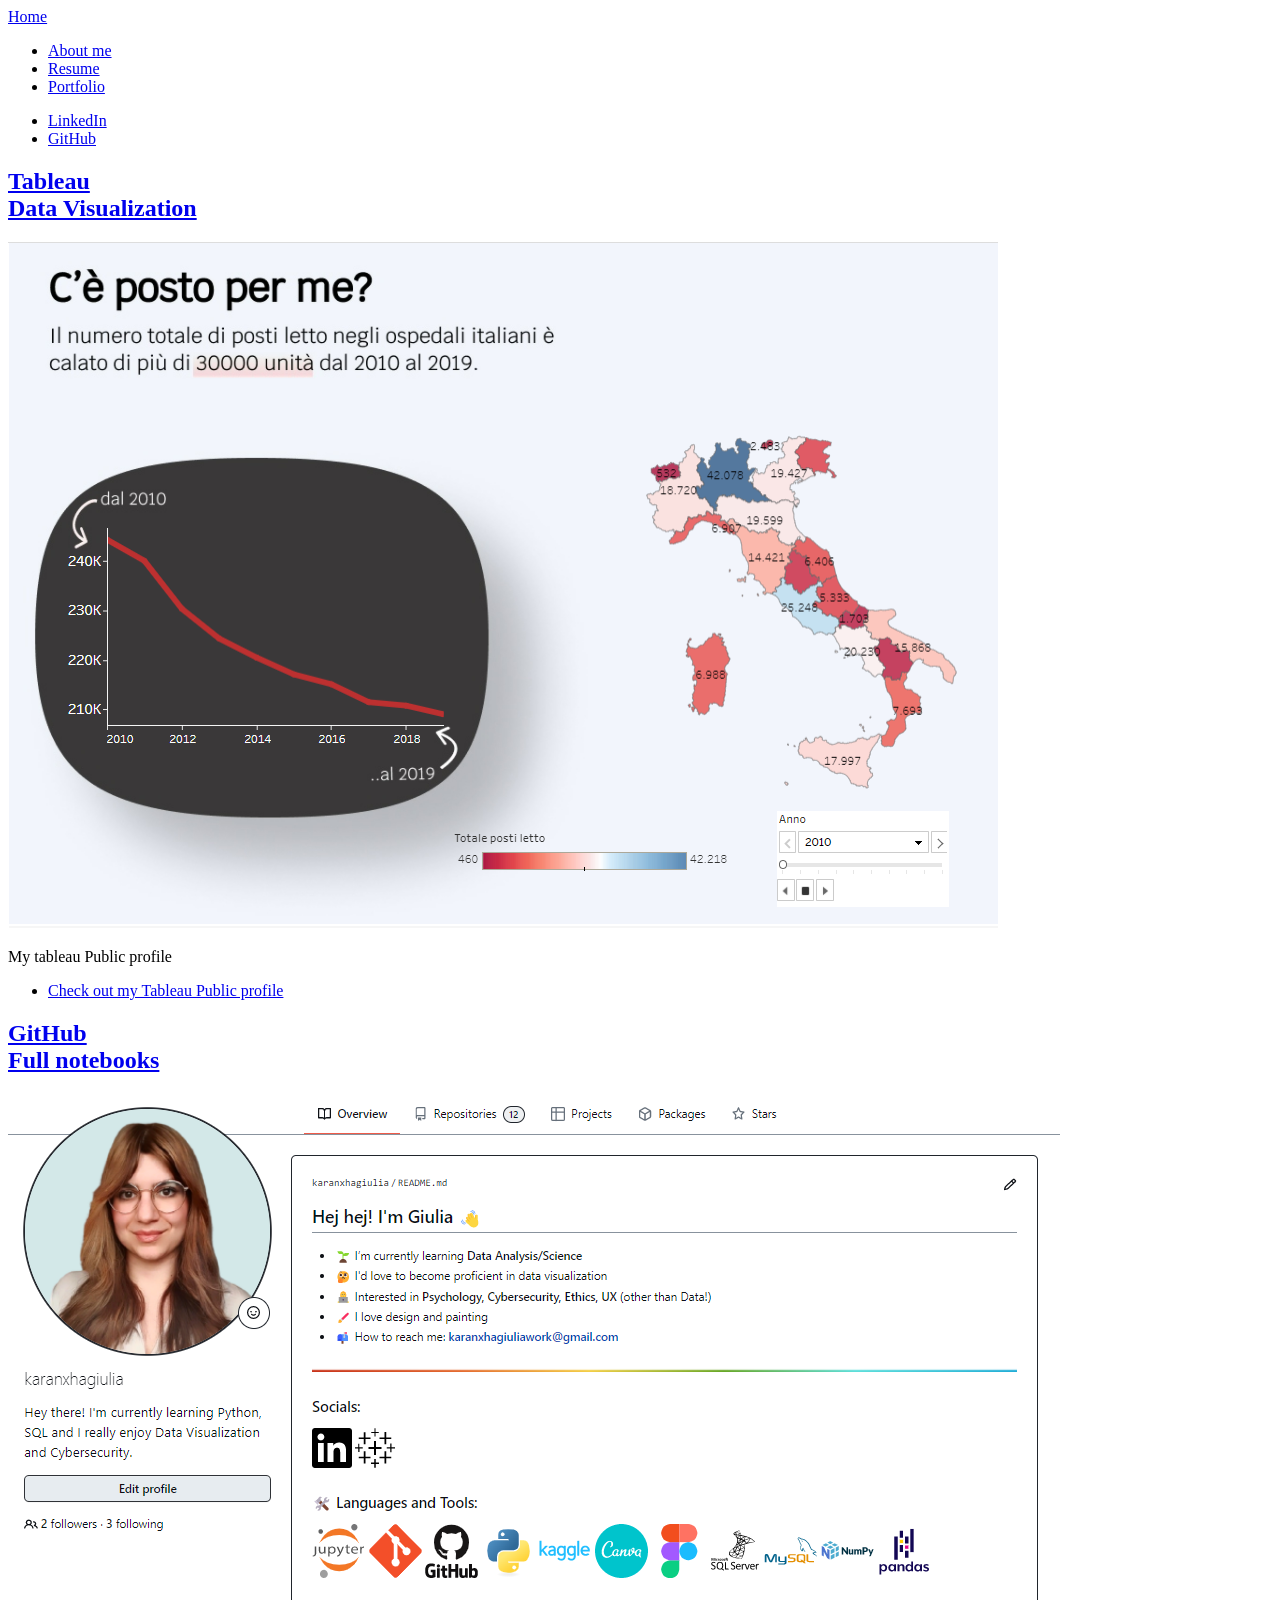
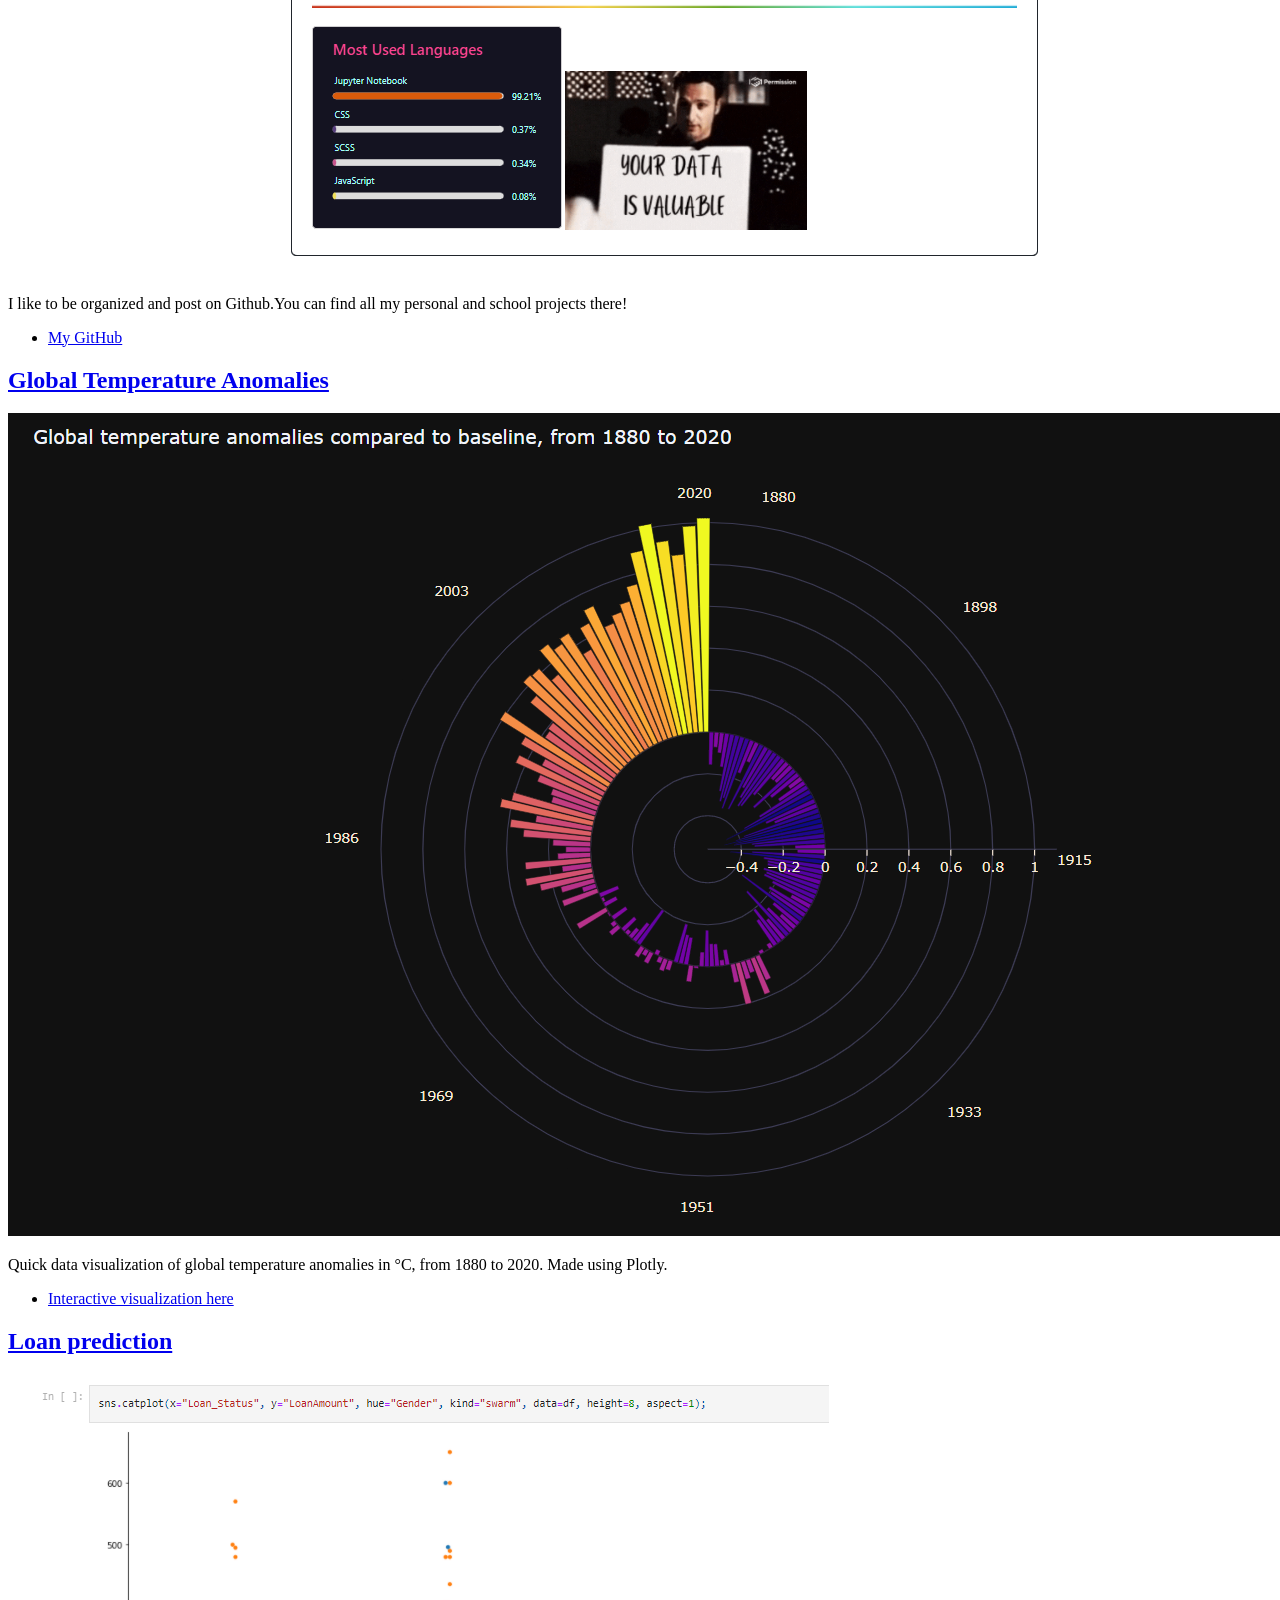
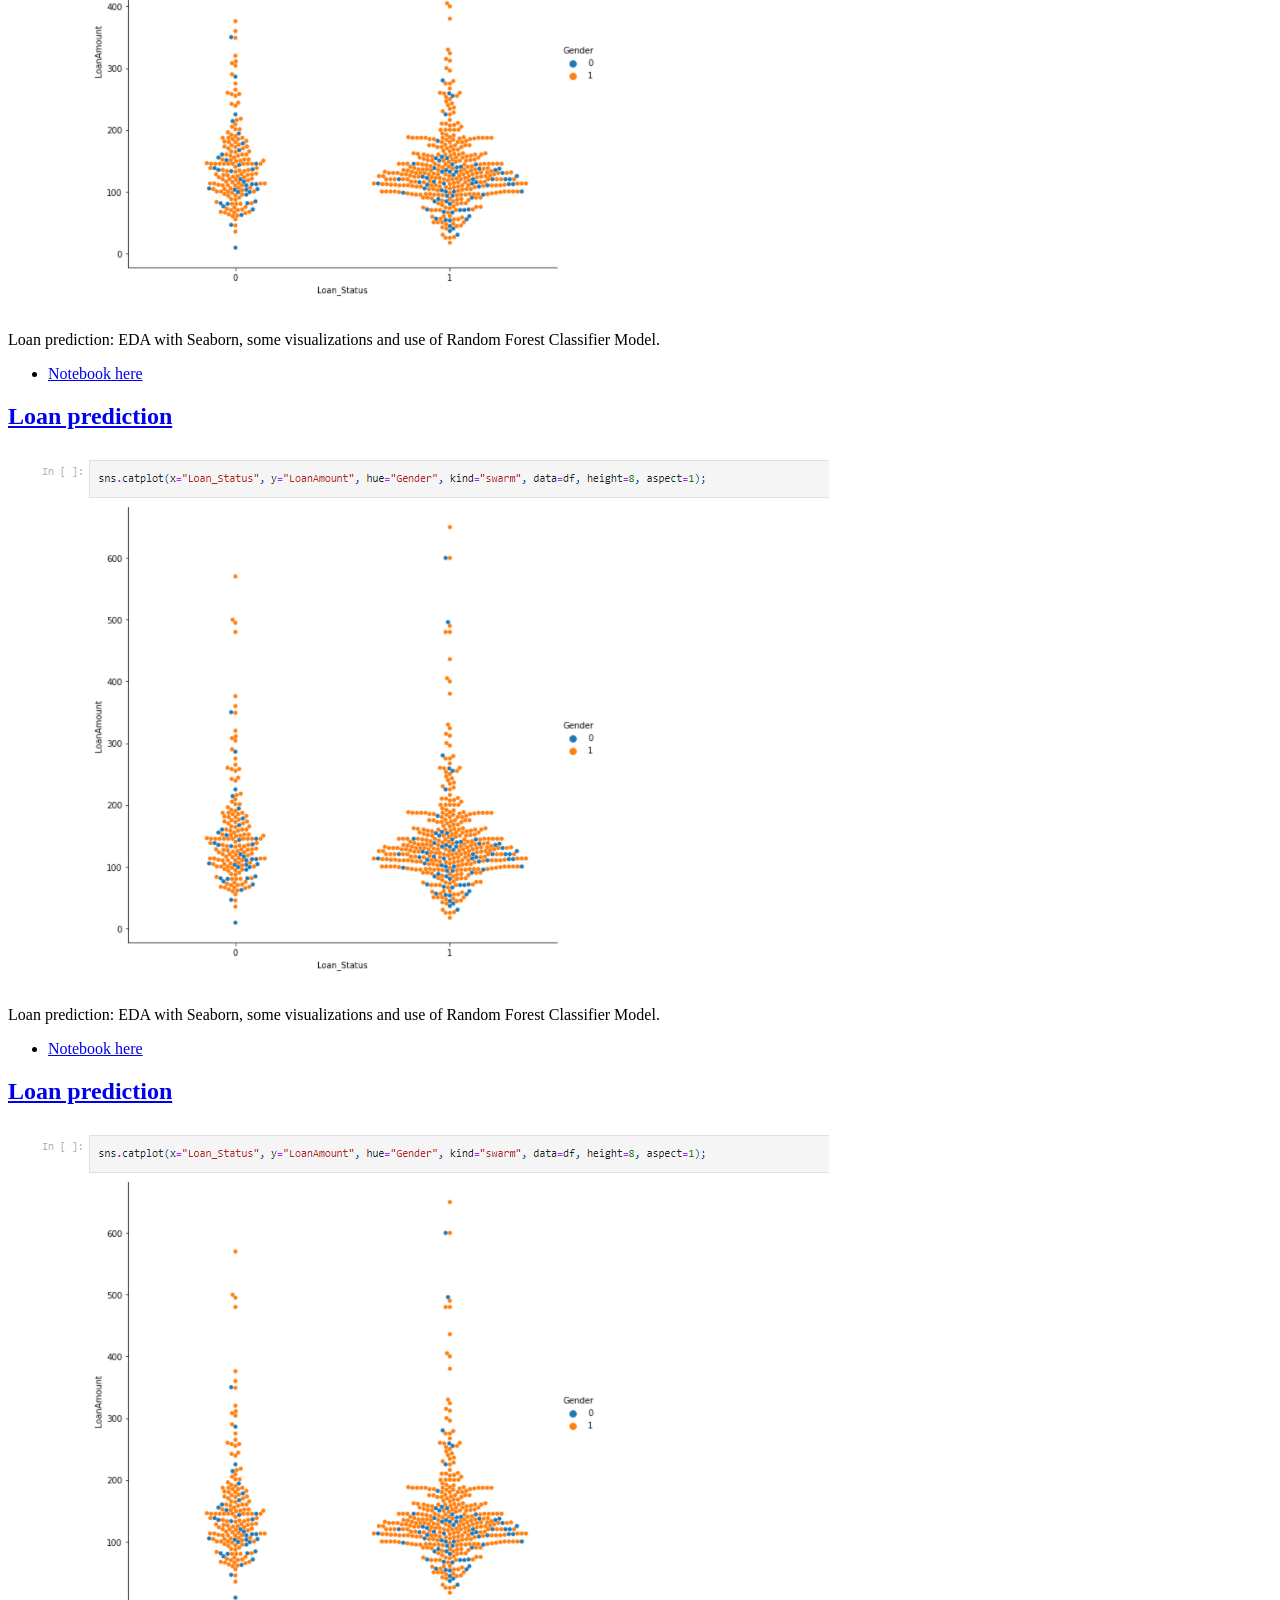
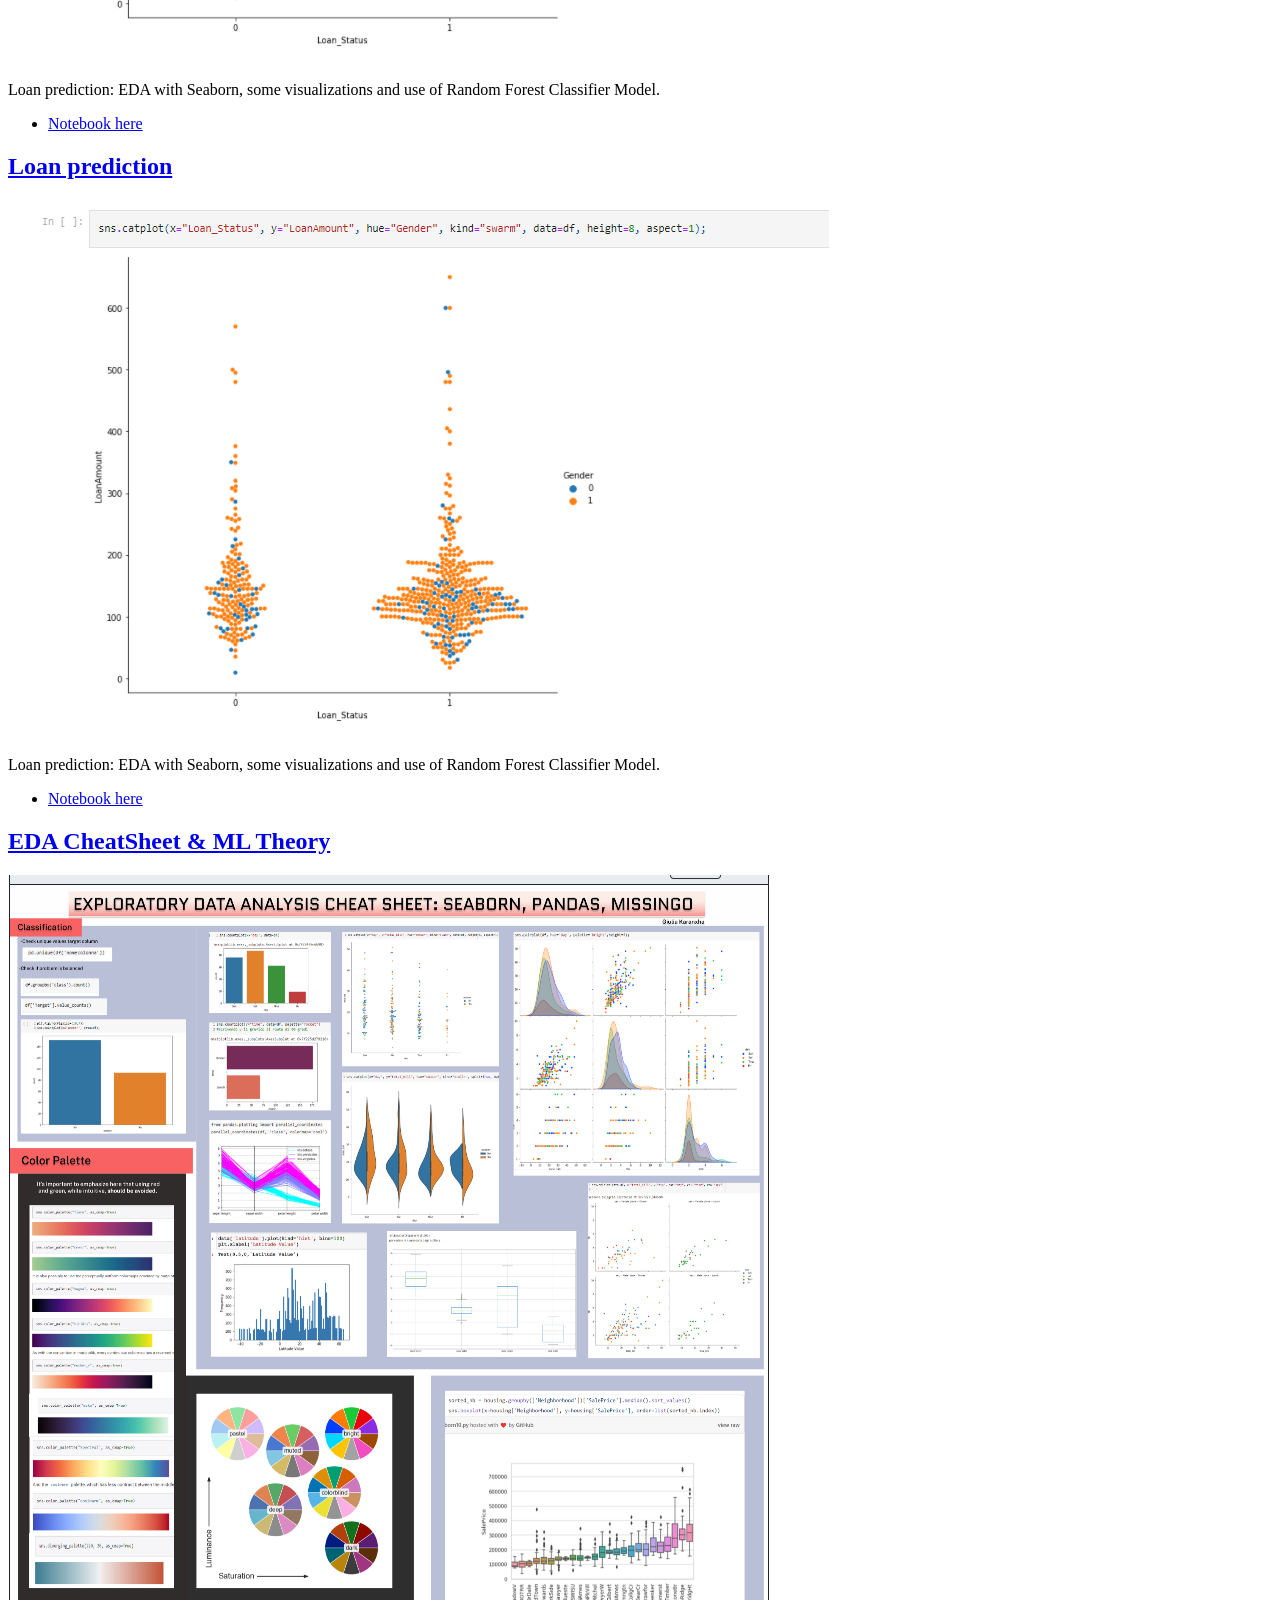
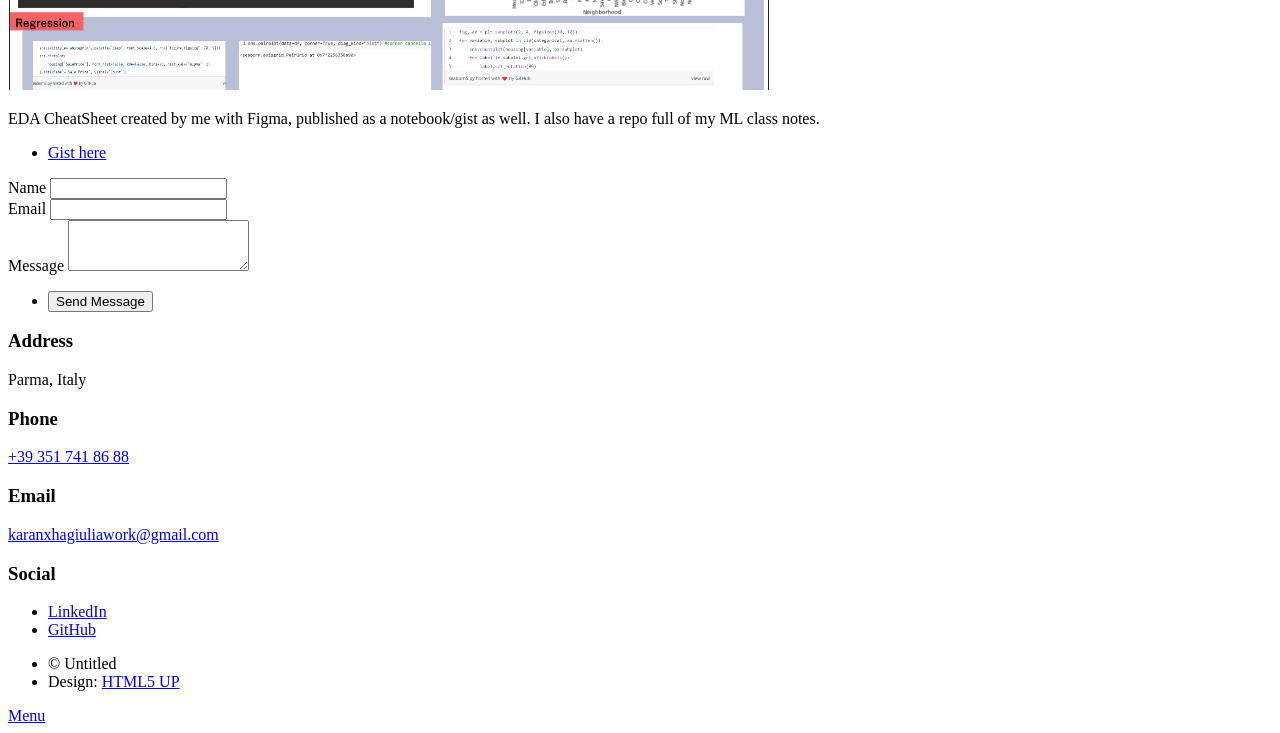
==== commit 92068306: "'update'" ====
--- a/Portfolio.html
+++ b/Portfolio.html
@@ -6,7 +6,7 @@
 -->
 <html>
 	<head>
-		<title>Elements Reference - Massively by HTML5 UP</title>
+		<title>Portfolio</title>
 		<meta charset="utf-8" />
 		<meta name="viewport" content="width=device-width, initial-scale=1, user-scalable=no" />
 		<link rel="stylesheet" href="assets/css/main.css" />
@@ -25,15 +25,13 @@
 				<!-- Nav -->
 					<nav id="nav">
 						<ul class="links">
-							<li class="active"><a href="index.html">About me</a></li>
+							<li><a href="index.html">About me</a></li>
 							<li><a href="Resume.html">Resume</a></li>
-							<li><a href="Portfolio.html">Portfolio</a></li>
+							<li class="active"><a href="Portfolio.html">Portfolio</a></li>
 						</ul>
 						<ul class="icons">
-							<li><a href="#" class="icon brands fa-twitter"><span class="label">Twitter</span></a></li>
-							<li><a href="#" class="icon brands fa-facebook-f"><span class="label">Facebook</span></a></li>
-							<li><a href="#" class="icon brands fa-instagram"><span class="label">Instagram</span></a></li>
-							<li><a href="#" class="icon brands fa-github"><span class="label">GitHub</span></a></li>
+							<li><a href="https://www.linkedin.com/in/karanxhagiulia/" class="icon brands fa-linkedin"><span class="label">LinkedIn</span></a></li>
+							<li><a href="https://github.com/karanxhagiulia" class="icon brands fa-github"><span class="label">GitHub</span></a></li>
 						</ul>
 					</nav>
 
@@ -47,8 +45,8 @@
 									<h2><a href="#">Tableau <br />
 									Data Visualization</a></h2>
 								</header>
-								<a href="#" class="image fit"><img src="images\tableau1.png" alt="" /></a>
-								<p>I <b>love </b> spending hours creating data viz with <b>Tableau</b>, integrating Canva and Figma as well! </p>
+								<a href="https://public.tableau.com/app/profile/karanxhagiulia" class="image fit"><img src="images\tableau1.png" alt="" /></a>
+								<p>My tableau Public profile</p>
 								<ul class="actions special">
 									<li><a href="https://public.tableau.com/app/profile/karanxhagiulia" class="button">Check out my Tableau Public profile</a></li>
 								</ul>
@@ -58,73 +56,74 @@
 									<h2><a href="#">GitHub<br />
 									Full notebooks</a></h2>
 								</header>
-								<a href="#" class="image fit"><img src="images/pic03.jpg" alt="" /></a>
-								<p>Here you can find all my projects, with complete Jupyter notebooks. </p>
+								<a href="https://github.com/karanxhagiulia" class="image fit"><img src="images\github17.png" alt="" /></a>
+								<p>I like to be organized and post on Github.You can find all my personal and school projects there! </p>
 								<ul class="actions special">
 									<li><a href="https://github.com/karanxhagiulia" class="button">My GitHub</a></li>
 								</ul>
 							</article>
 							<article>
 								<header>
-									<span class="date">April 18, 2017</span>
-									<h2><a href="#">Ante mattis<br />
-									interdum dolor</a></h2>
+									<h2><a href="https://github.com/karanxhagiulia/Global_Temperatures">Global Temperature Anomalies<br /></a></h2>
 								</header>
-								<a href="#" class="image fit"><img src="images/pic04.jpg" alt="" /></a>
-								<p>Donec eget ex magna. Interdum et malesuada fames ac ante ipsum primis in faucibus. Pellentesque venenatis dolor imperdiet dolor mattis sagittis magna etiam.</p>
+								<a href="https://karanxhagiulia.github.io/Global_Temperatures/" class="image fit"><img src="images\github.png" alt="data visualization" /></a>
+								<p>Quick data visualization of global temperature anomalies in °C, from 1880 to 2020. Made using Plotly. </p>
 								<ul class="actions special">
-									<li><a href="#" class="button">Full Story</a></li>
+									<li><a href="https://karanxhagiulia.github.io/Global_Temperatures/" class="button">Interactive visualization here</a></li>
 								</ul>
 							</article>
 							<article>
 								<header>
-									<span class="date">April 14, 2017</span>
-									<h2><a href="#">Tempus sed<br />
-									nulla imperdiet</a></h2>
+									<h2><a href="https://github.com/karanxhagiulia/ML_Exercises/blob/main/LOAN_Exercise_Random_Forest.ipynb">Loan prediction<br /></a></h2>
 								</header>
-								<a href="#" class="image fit"><img src="images/pic05.jpg" alt="" /></a>
-								<p>Donec eget ex magna. Interdum et malesuada fames ac ante ipsum primis in faucibus. Pellentesque venenatis dolor imperdiet dolor mattis sagittis magna etiam.</p>
+								<a href="https://github.com/karanxhagiulia/ML_Exercises/blob/main/LOAN_Exercise_Random_Forest.ipynb" class="image fit"><img src="images\portfolio01.png" alt="data visualization" /></a>
+								<p>Loan prediction: EDA with Seaborn, some visualizations and use of Random Forest Classifier Model. </p>
 								<ul class="actions special">
-									<li><a href="#" class="button">Full Story</a></li>
+									<li><a href="https://github.com/karanxhagiulia/ML_Exercises/blob/main/LOAN_Exercise_Random_Forest.ipynb" class="button">Notebook here</a></li>
 								</ul>
 							</article>
 							<article>
 								<header>
-									<span class="date">April 11, 2017</span>
-									<h2><a href="#">Odio magna<br />
-									sed consectetur</a></h2>
+									<h2><a href="https://github.com/karanxhagiulia/ML_Exercises/blob/main/LOAN_Exercise_Random_Forest.ipynb">Loan prediction<br /></a></h2>
 								</header>
-								<a href="#" class="image fit"><img src="images/pic06.jpg" alt="" /></a>
-								<p>Donec eget ex magna. Interdum et malesuada fames ac ante ipsum primis in faucibus. Pellentesque venenatis dolor imperdiet dolor mattis sagittis magna etiam.</p>
+								<a href="https://github.com/karanxhagiulia/ML_Exercises/blob/main/LOAN_Exercise_Random_Forest.ipynb" class="image fit"><img src="images\portfolio01.png" alt="data visualization" /></a>
+								<p>Loan prediction: EDA with Seaborn, some visualizations and use of Random Forest Classifier Model. </p>
 								<ul class="actions special">
-									<li><a href="#" class="button">Full Story</a></li>
+									<li><a href="https://github.com/karanxhagiulia/ML_Exercises/blob/main/LOAN_Exercise_Random_Forest.ipynb" class="button">Notebook here</a></li>
 								</ul>
 							</article>
 							<article>
 								<header>
-									<span class="date">April 7, 2017</span>
-									<h2><a href="#">Augue lorem<br />
-									primis vestibulum</a></h2>
+									<h2><a href="https://github.com/karanxhagiulia/ML_Exercises/blob/main/LOAN_Exercise_Random_Forest.ipynb">Loan prediction<br /></a></h2>
 								</header>
-								<a href="#" class="image fit"><img src="images/pic07.jpg" alt="" /></a>
-								<p>Donec eget ex magna. Interdum et malesuada fames ac ante ipsum primis in faucibus. Pellentesque venenatis dolor imperdiet dolor mattis sagittis magna etiam.</p>
+								<a href="https://github.com/karanxhagiulia/ML_Exercises/blob/main/LOAN_Exercise_Random_Forest.ipynb" class="image fit"><img src="images\portfolio01.png" alt="data visualization" /></a>
+								<p>Loan prediction: EDA with Seaborn, some visualizations and use of Random Forest Classifier Model. </p>
 								<ul class="actions special">
-									<li><a href="#" class="button">Full Story</a></li>
+									<li><a href="https://github.com/karanxhagiulia/ML_Exercises/blob/main/LOAN_Exercise_Random_Forest.ipynb" class="button">Notebook here</a></li>
+								</ul>
+							</article>
+							<article>
+								<header>
+									<h2><a href="https://github.com/karanxhagiulia/ML_Exercises/blob/main/LOAN_Exercise_Random_Forest.ipynb">Loan prediction<br /></a></h2>
+								</header>
+								<a href="https://github.com/karanxhagiulia/ML_Exercises/blob/main/LOAN_Exercise_Random_Forest.ipynb" class="image fit"><img src="images\portfolio01.png" alt="data visualization" /></a>
+								<p>Loan prediction: EDA with Seaborn, some visualizations and use of Random Forest Classifier Model. </p>
+								<ul class="actions special">
+									<li><a href="https://github.com/karanxhagiulia/ML_Exercises/blob/main/LOAN_Exercise_Random_Forest.ipynb" class="button">Notebook here</a></li>
+								</ul>
+							</article>
+							<article>
+								<header>
+									<h2><a href="https://github.com/karanxhagiulia/Machine_Learning">EDA CheatSheet & ML Theory<br /></a></h2>
+								</header>
+								<a href="https://github.com/karanxhagiulia/Machine_Learning" class="image fit"><img src="images\portfolio02.png" alt="data visualization" /></a>
+								<p>EDA CheatSheet created by me with Figma, published as a notebook/gist as well. I also have a repo full of my ML class notes. </p>
+								<ul class="actions special">
+									<li><a href="https://gist.github.com/karanxhagiulia/973a736e145f3eed7adab29ff0c00d0d" class="button">Gist here</a></li>
 								</ul>
 							</article>
 						</section>
-								<!-- Preformatted Code -->
-									<h2>Preformatted</h2>
-									<pre><code>i = 0;
-
-while (!deck.isInOrder()) {
-    print 'Iteration ' + i;
-    deck.shuffle();
-    i++;
-}
-
-print 'It took ' + i + ' iterations to sort the deck.';
-</code></pre>
+								
 
 							</section>
 
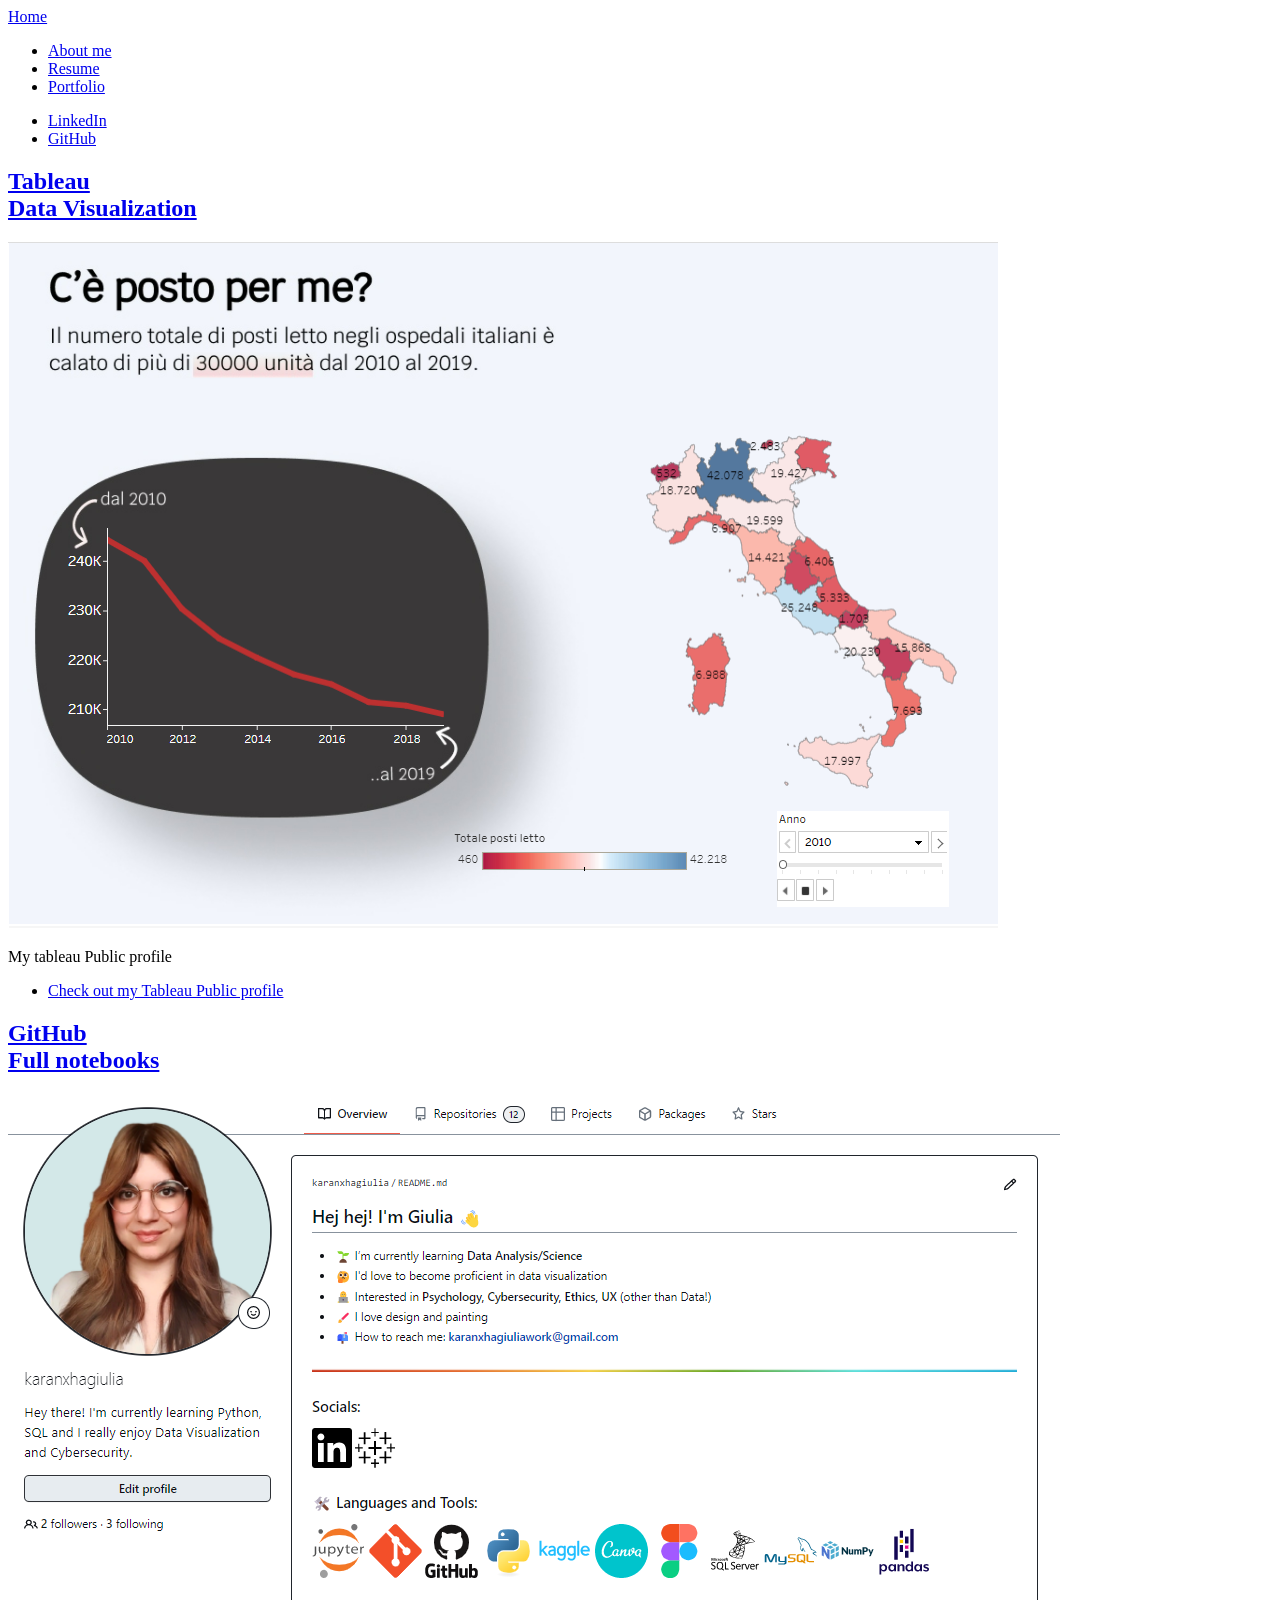
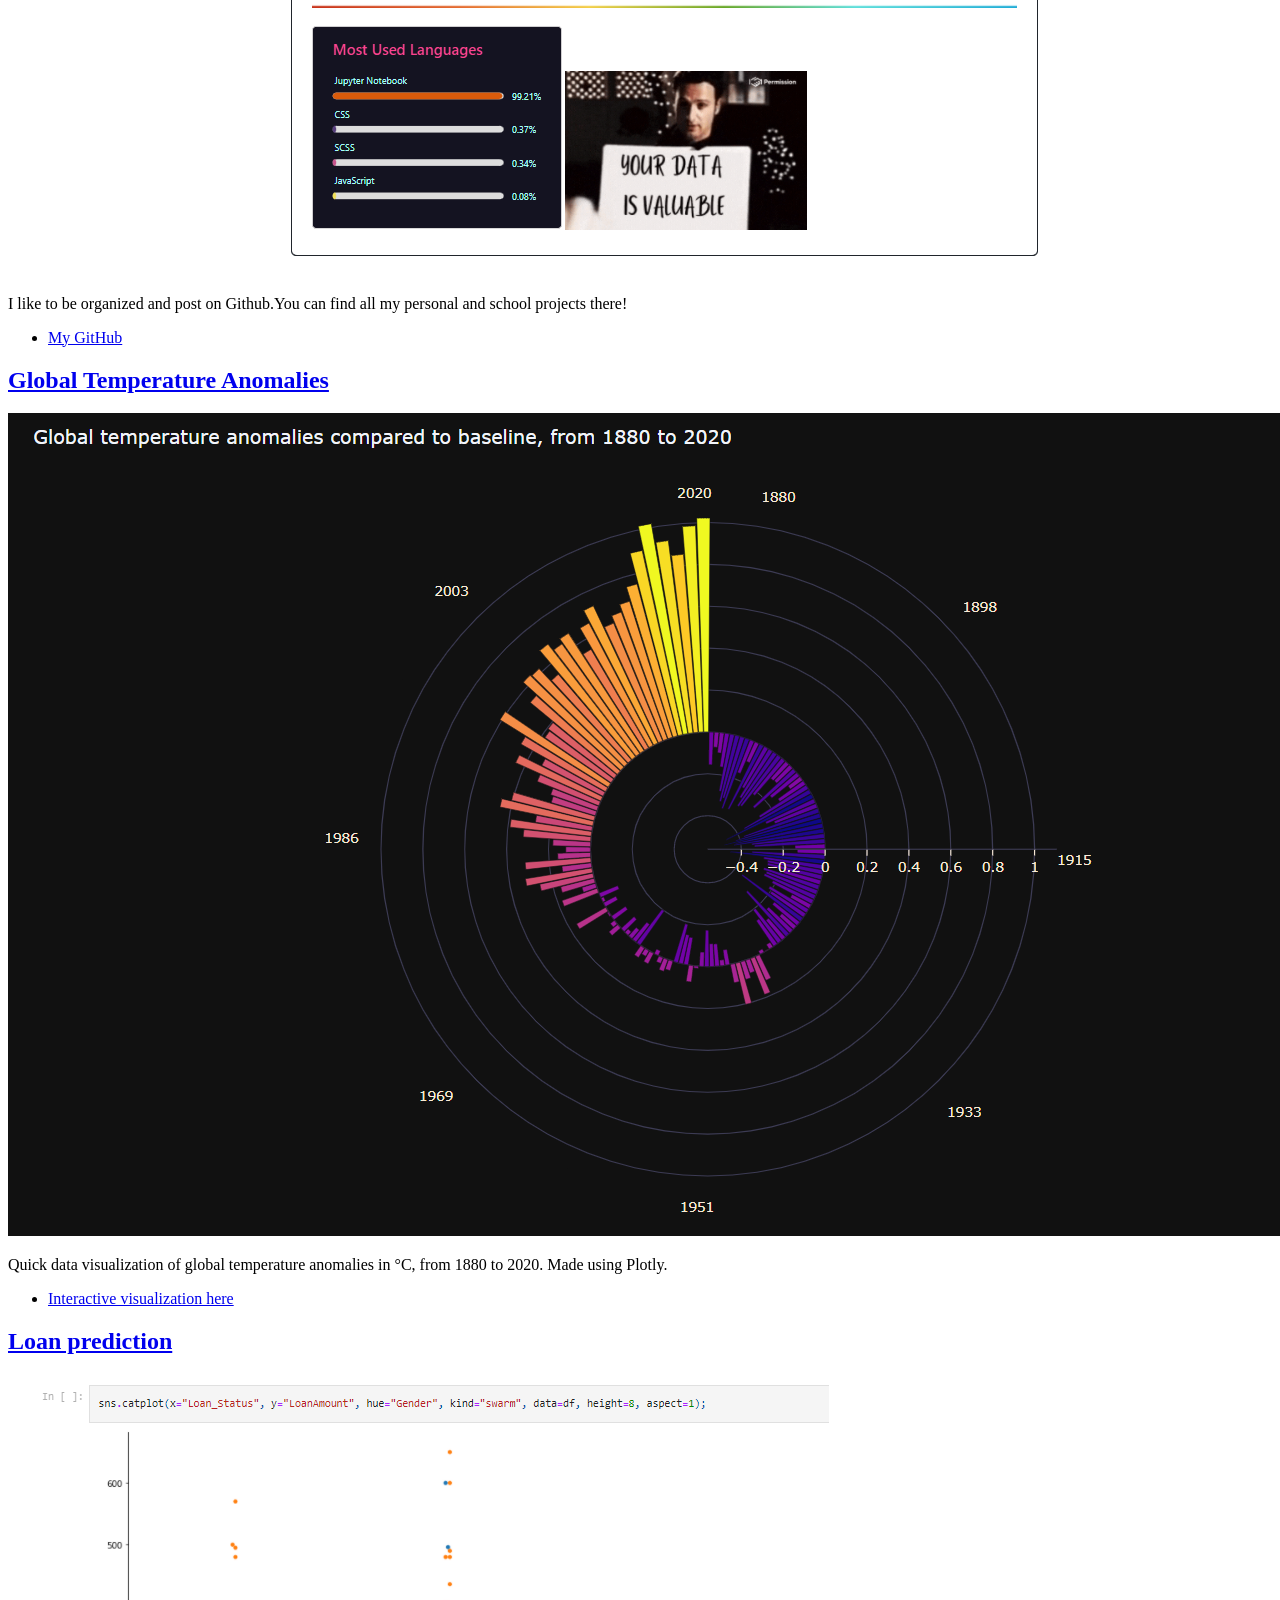
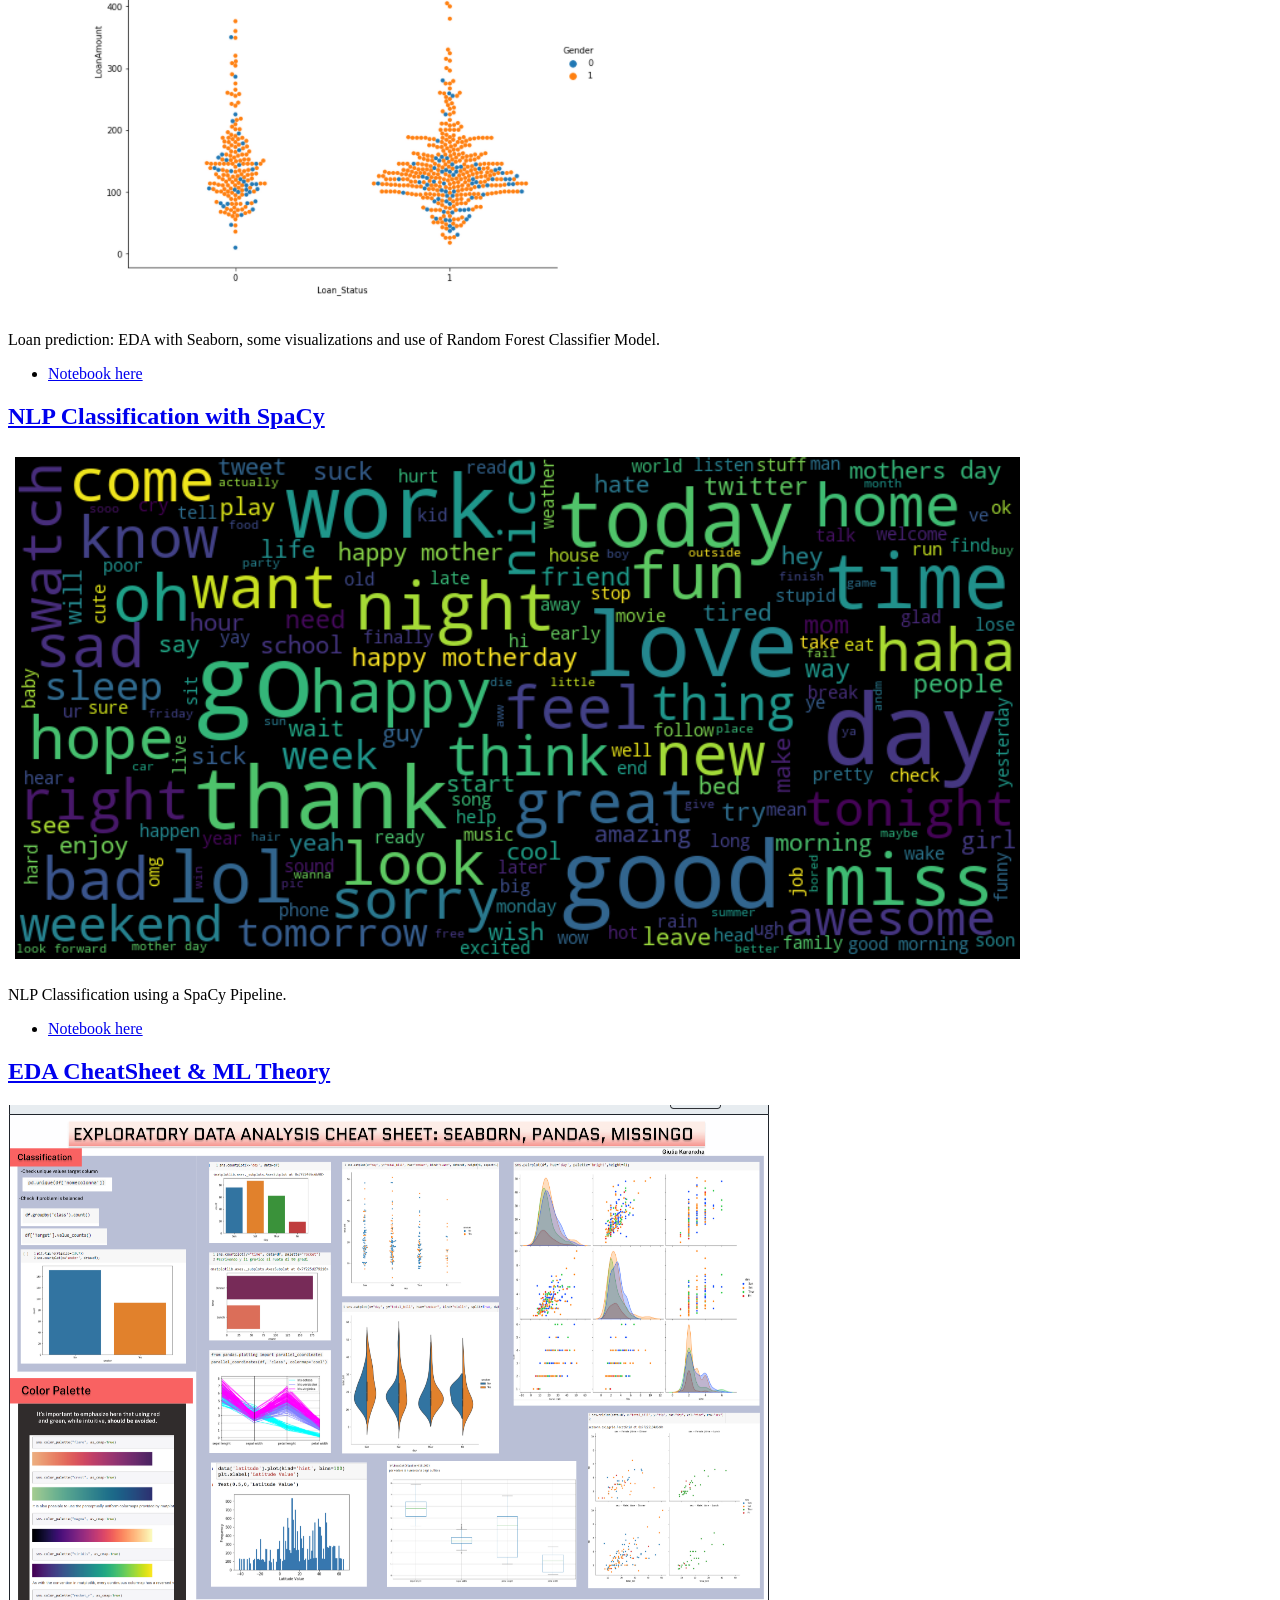
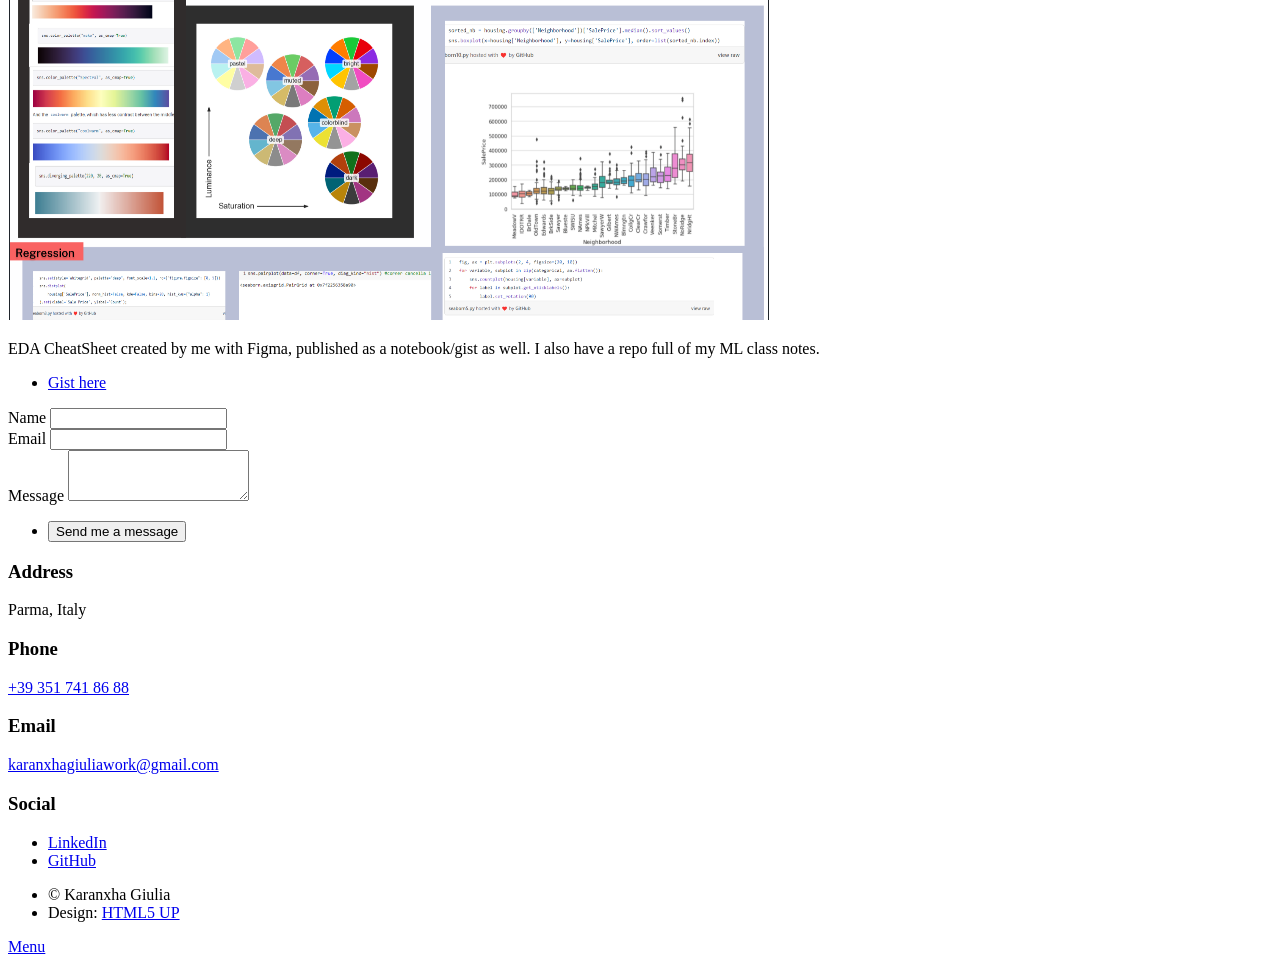
==== commit d4154c8b: "'update'" ====
--- a/Portfolio.html
+++ b/Portfolio.html
@@ -84,6 +84,16 @@
 							</article>
 							<article>
 								<header>
+									<h2><a href="https://github.com/karanxhagiulia/Machine_Learning/tree/main/NLP">NLP Classification with SpaCy<br /></a></h2>
+								</header>
+								<a href="https://github.com/karanxhagiulia/Machine_Learning/tree/main/NLP" class="image fit"><img src="images\portfolio03.png" alt="data visualization wordcloud" /></a>
+								<p>NLP Classification using a SpaCy Pipeline. </p>
+								<ul class="actions special">
+									<li><a href="https://github.com/karanxhagiulia/Machine_Learning/tree/main/NLP" class="button">Notebook here</a></li>
+								</ul>
+							</article>
+							<!--<article>
+								<header>
 									<h2><a href="https://github.com/karanxhagiulia/ML_Exercises/blob/main/LOAN_Exercise_Random_Forest.ipynb">Loan prediction<br /></a></h2>
 								</header>
 								<a href="https://github.com/karanxhagiulia/ML_Exercises/blob/main/LOAN_Exercise_Random_Forest.ipynb" class="image fit"><img src="images\portfolio01.png" alt="data visualization" /></a>
@@ -101,17 +111,7 @@
 								<ul class="actions special">
 									<li><a href="https://github.com/karanxhagiulia/ML_Exercises/blob/main/LOAN_Exercise_Random_Forest.ipynb" class="button">Notebook here</a></li>
 								</ul>
-							</article>
-							<article>
-								<header>
-									<h2><a href="https://github.com/karanxhagiulia/ML_Exercises/blob/main/LOAN_Exercise_Random_Forest.ipynb">Loan prediction<br /></a></h2>
-								</header>
-								<a href="https://github.com/karanxhagiulia/ML_Exercises/blob/main/LOAN_Exercise_Random_Forest.ipynb" class="image fit"><img src="images\portfolio01.png" alt="data visualization" /></a>
-								<p>Loan prediction: EDA with Seaborn, some visualizations and use of Random Forest Classifier Model. </p>
-								<ul class="actions special">
-									<li><a href="https://github.com/karanxhagiulia/ML_Exercises/blob/main/LOAN_Exercise_Random_Forest.ipynb" class="button">Notebook here</a></li>
-								</ul>
-							</article>
+							</article>-->
 							<article>
 								<header>
 									<h2><a href="https://github.com/karanxhagiulia/Machine_Learning">EDA CheatSheet & ML Theory<br /></a></h2>
@@ -126,9 +126,22 @@
 								
 
 							</section>
-
+						<!-- Footer per le pagine
+						<footer>
+							<div class="pagination">
+								<!--<a href="#" class="previous">Prev</a>
+								<a href="#" class="page active">1</a>
+								<a href="#" class="page">2</a>
+								<a href="#" class="page">3</a>
+								<span class="extra">&hellip;</span>
+								<a href="#" class="page">8</a>
+								<a href="#" class="page">9</a>
+								<a href="#" class="page">10</a>
+								<a href="#" class="next">Next</a>
+							</div>
+						</footer>
 					</div>
-
+				-->
 				<!-- Footer -->
 				<footer id="footer">
 					<section>
@@ -148,7 +161,7 @@
 								</div>
 							</div>
 							<ul class="actions">
-								<li><input type="submit" value="Send Message" /></li>
+								<li><input type="submit" value="Send me a message" /></li>
 							</ul>
 						</form>
 					</section>
@@ -178,7 +191,7 @@
 
 				<!-- Copyright -->
 					<div id="copyright">
-						<ul><li>&copy; Untitled</li><li>Design: <a href="https://html5up.net">HTML5 UP</a></li></ul>
+						<ul><li>&copy; Karanxha Giulia</li><li>Design: <a href="https://html5up.net">HTML5 UP</a></li></ul>
 					</div>
 
 			</div>
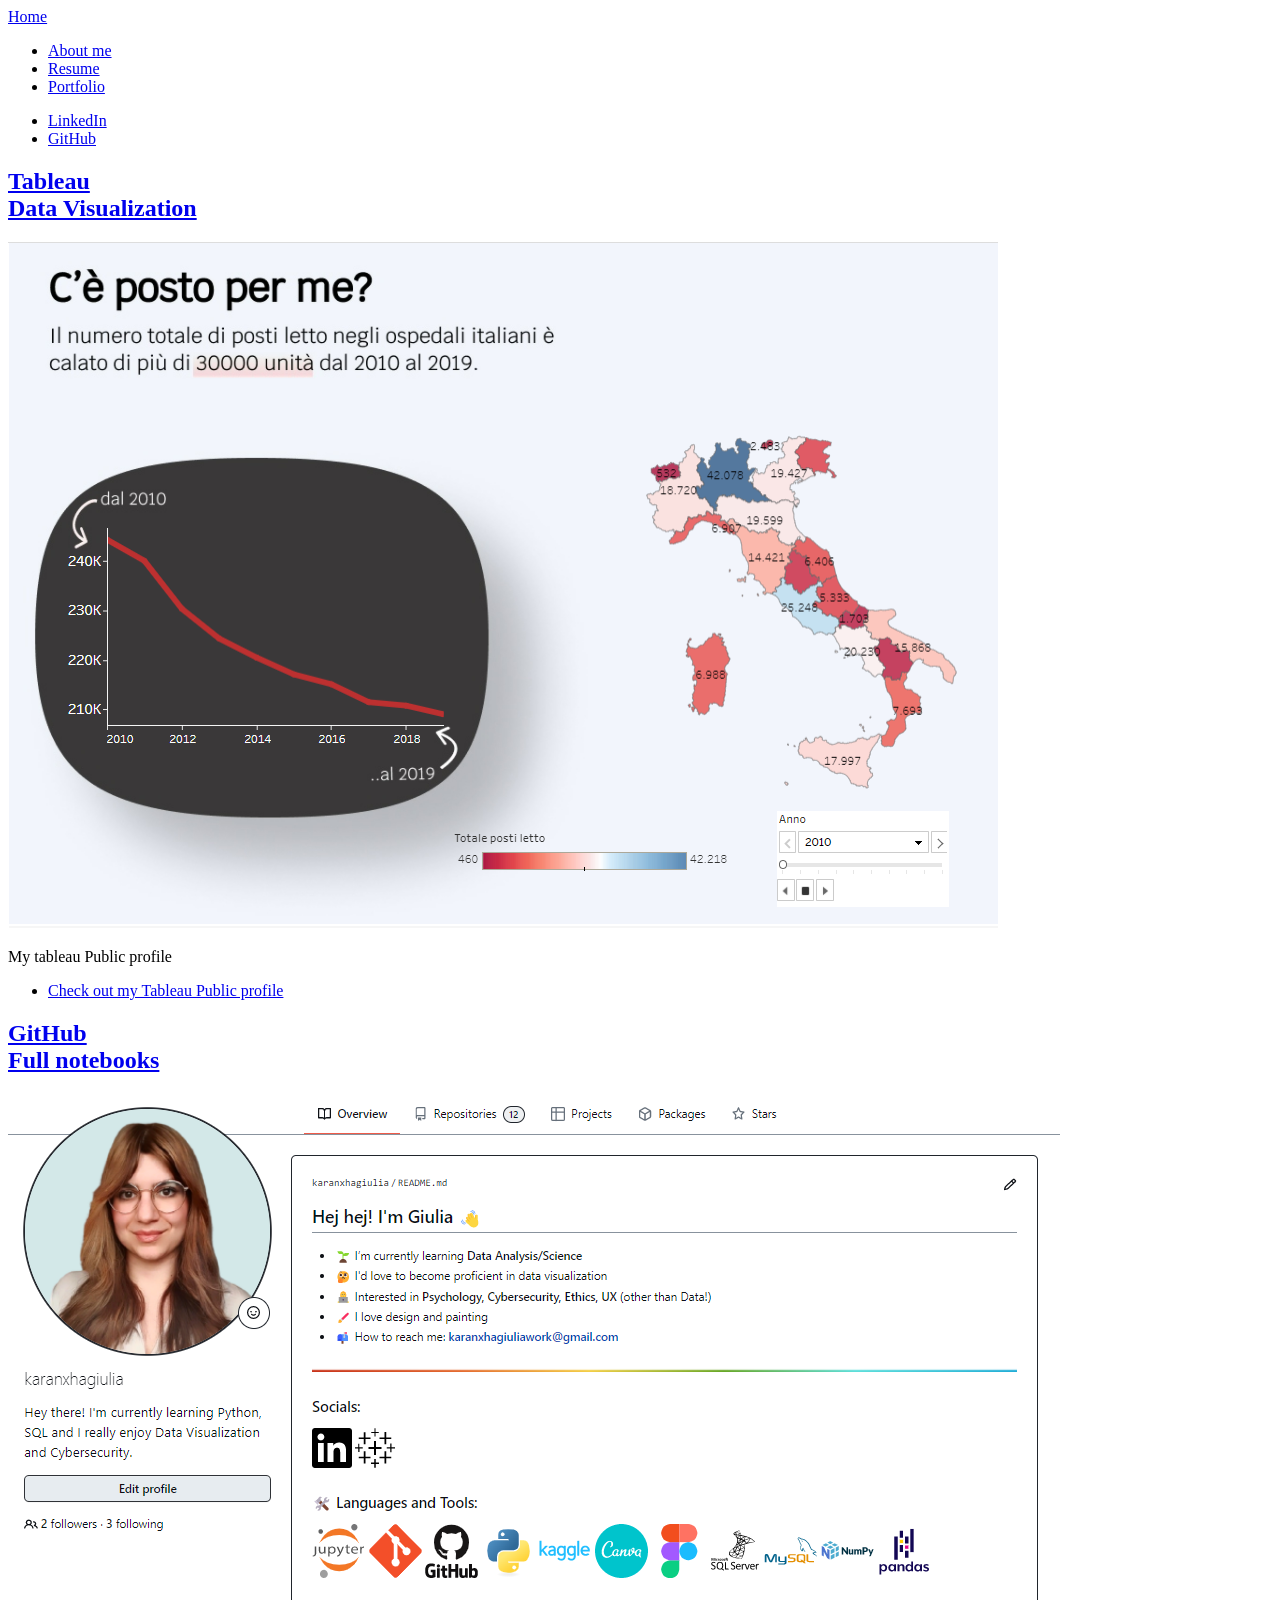
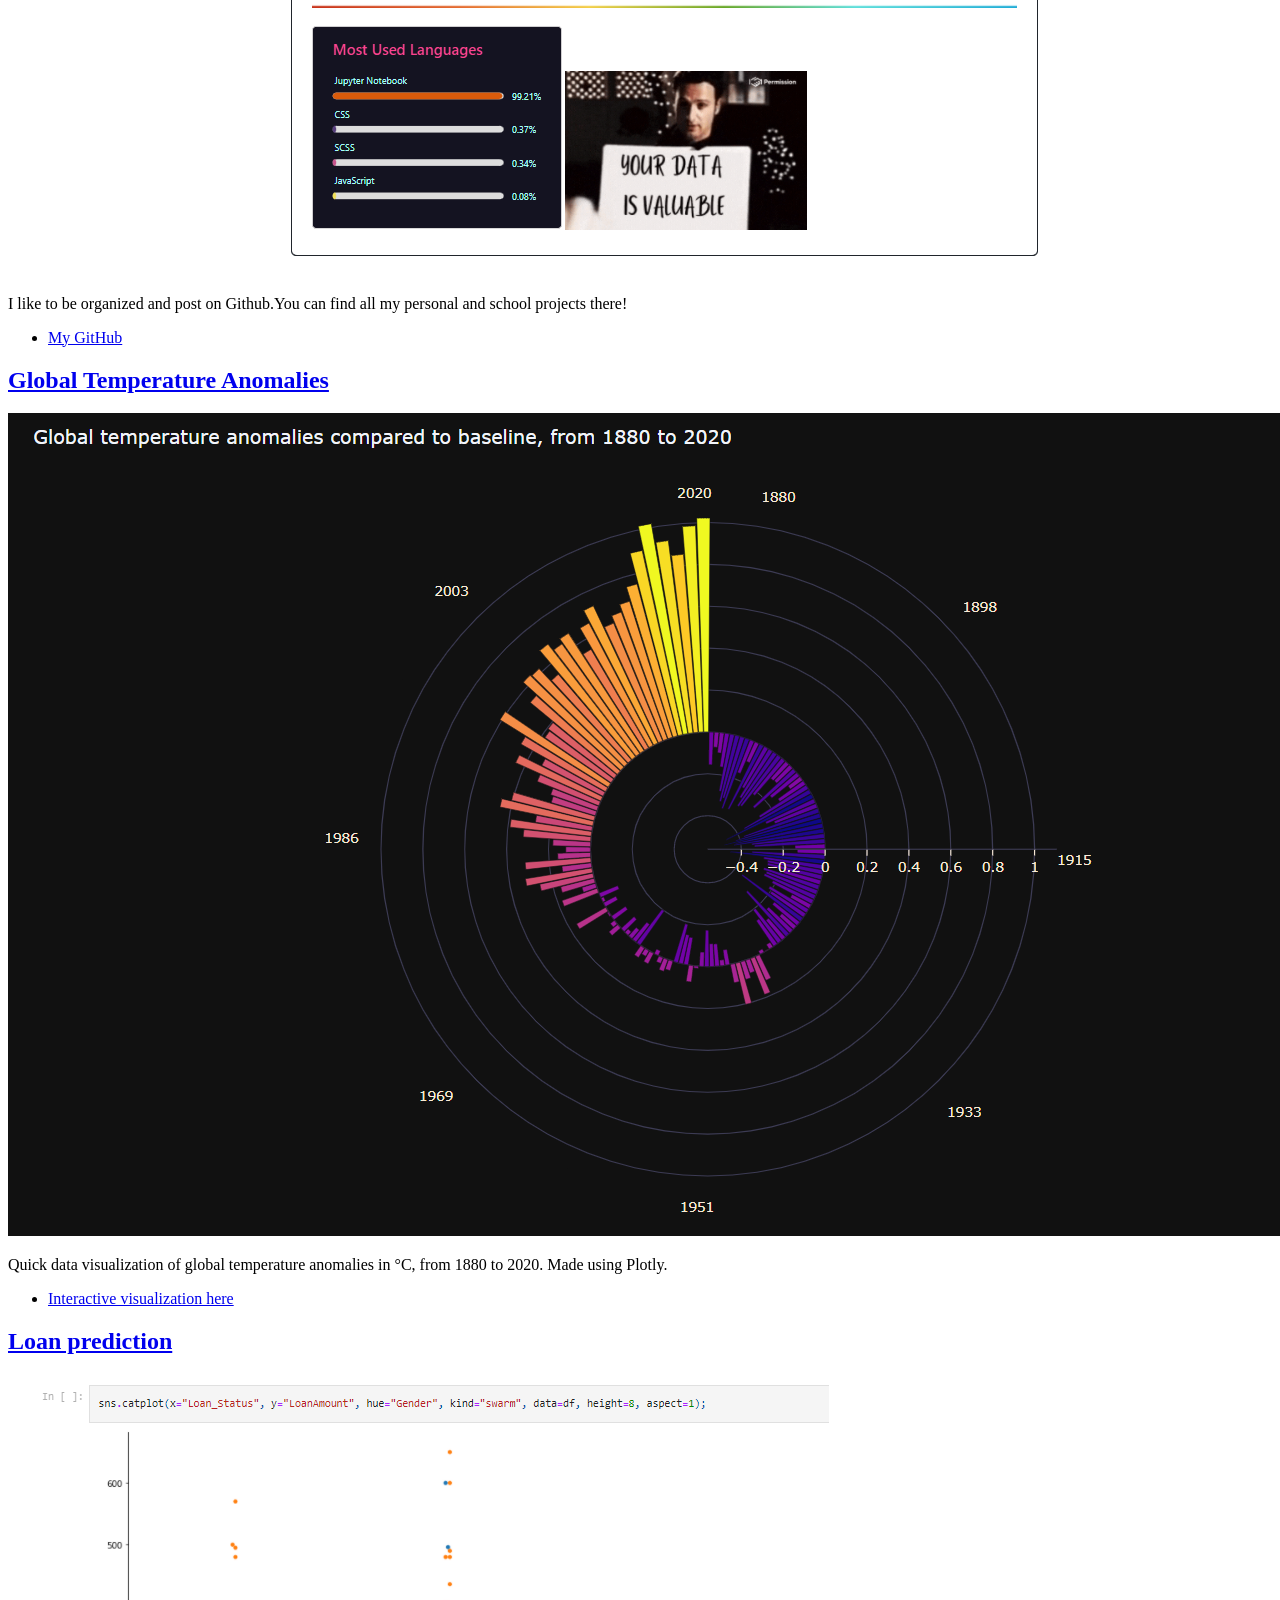
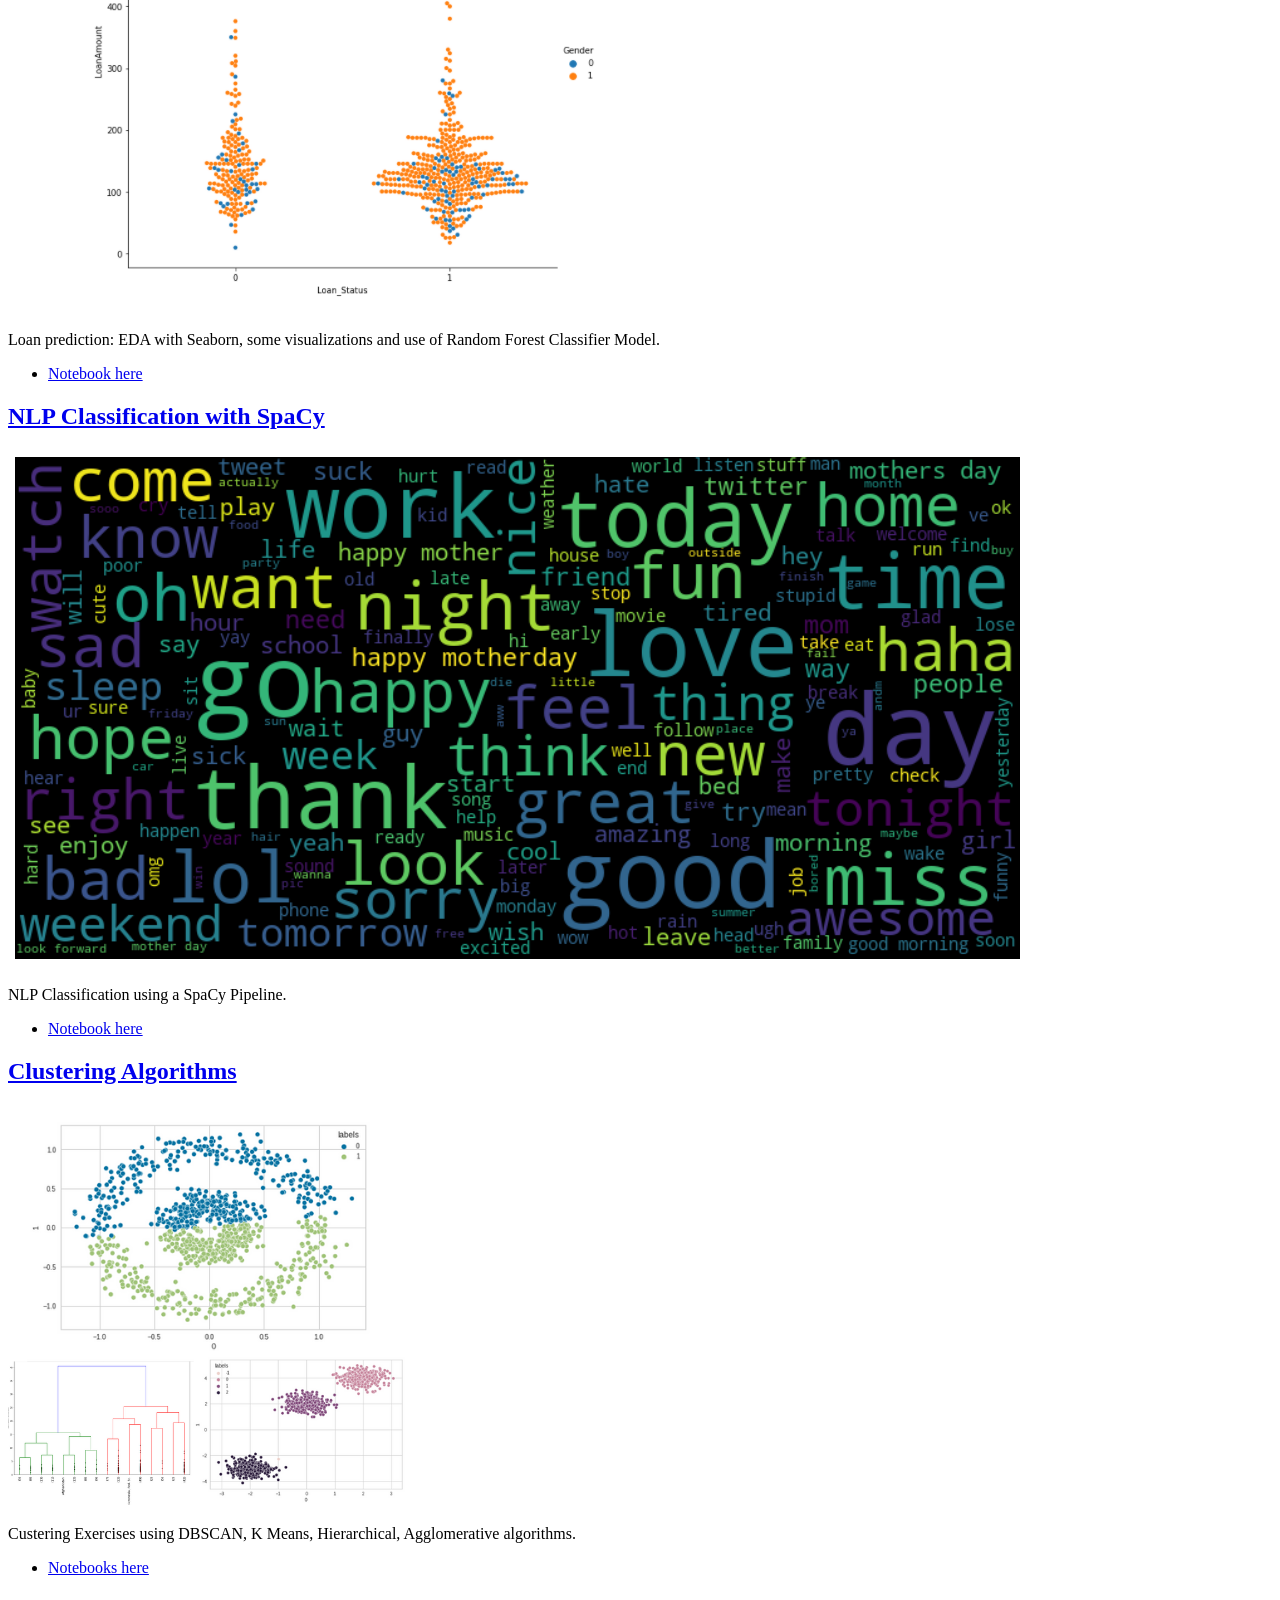
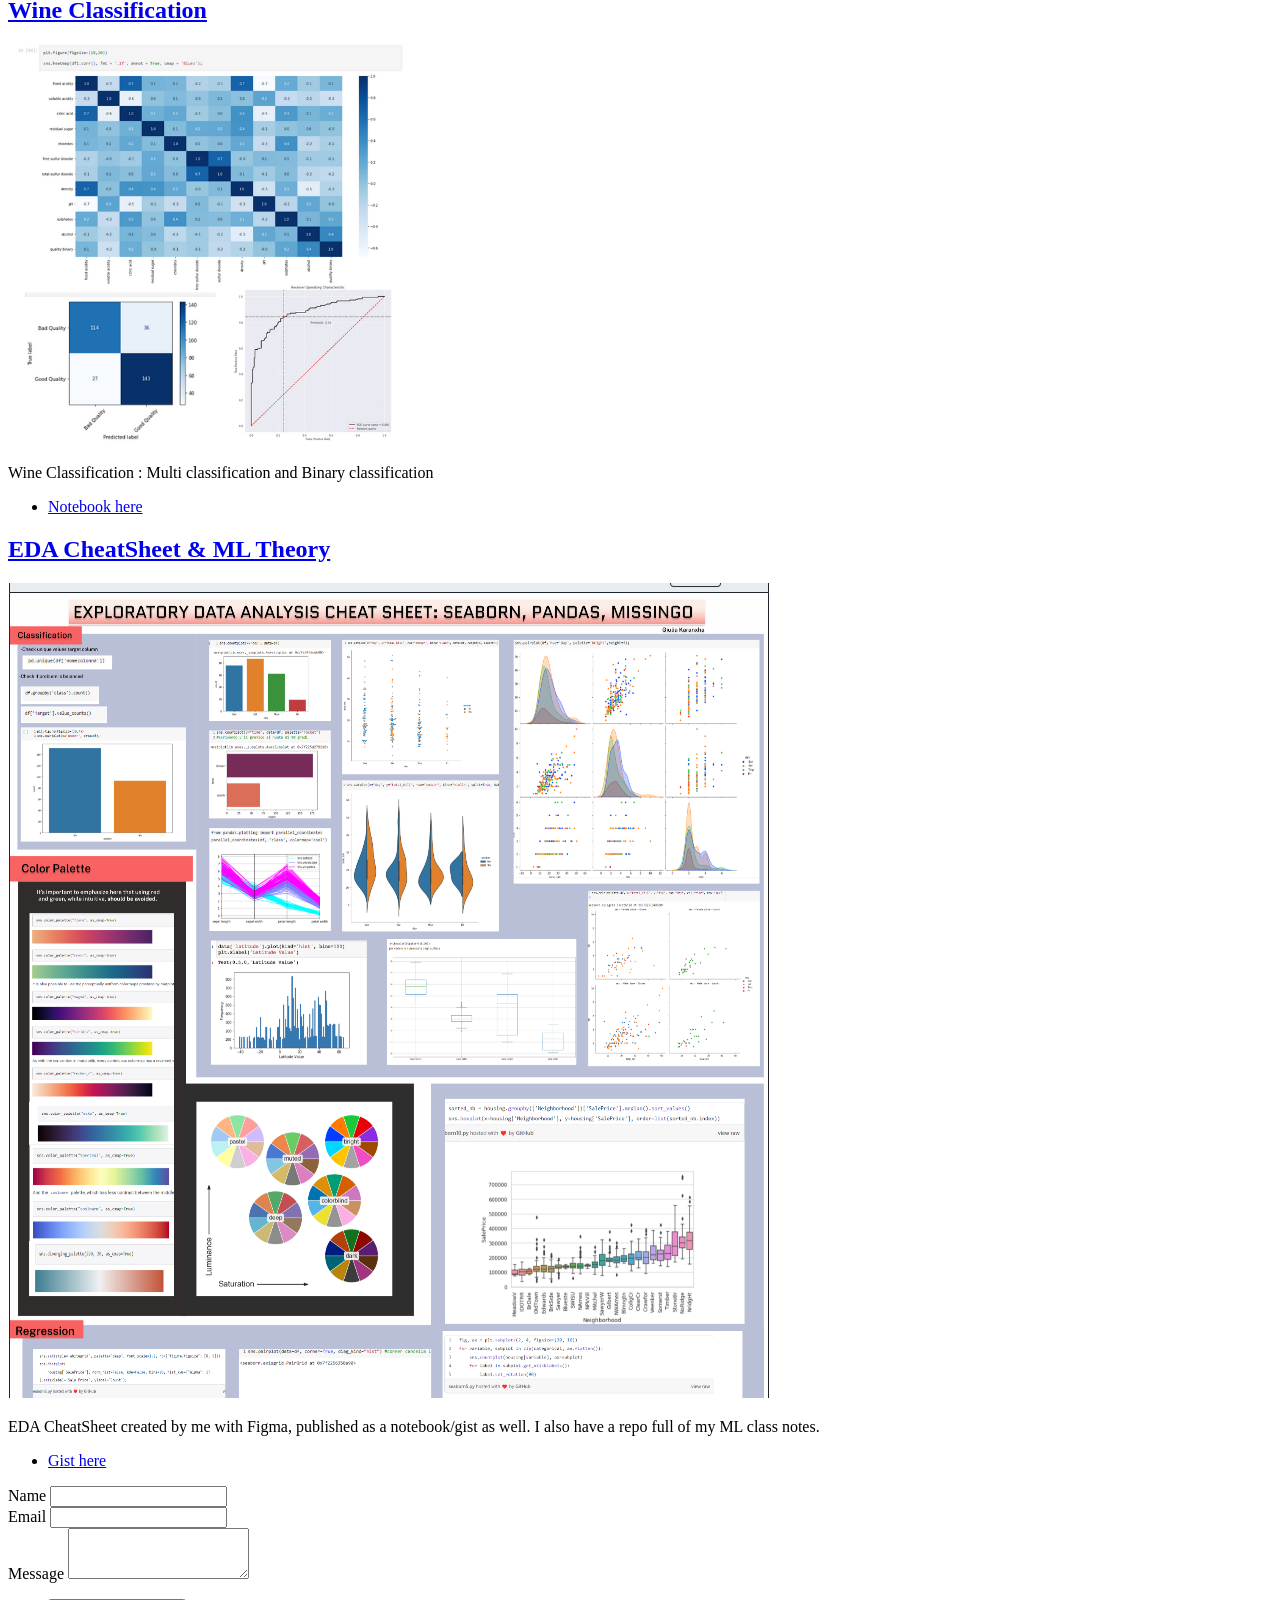
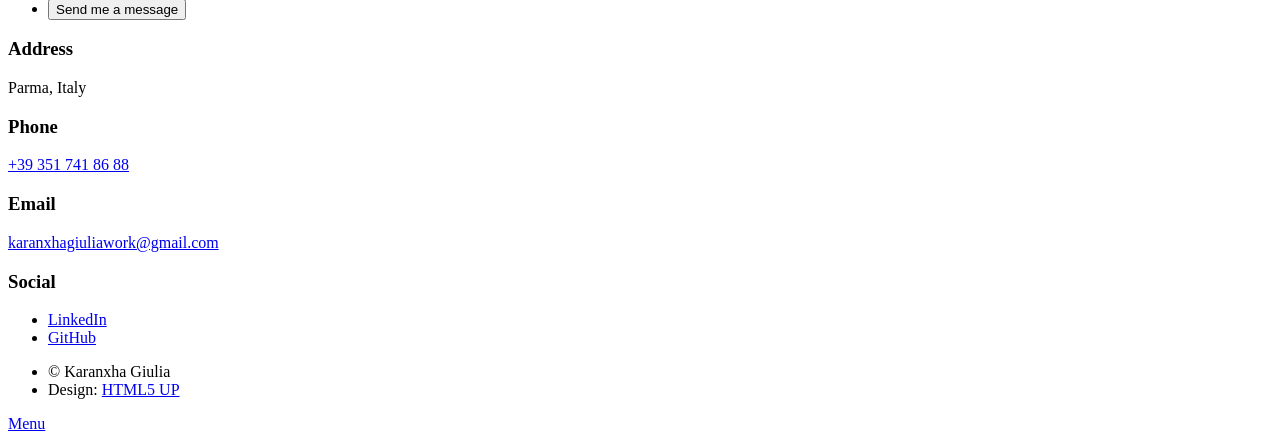
==== commit 605a7abf: "'update'" ====
--- a/Portfolio.html
+++ b/Portfolio.html
@@ -92,26 +92,26 @@
 									<li><a href="https://github.com/karanxhagiulia/Machine_Learning/tree/main/NLP" class="button">Notebook here</a></li>
 								</ul>
 							</article>
-							<!--<article>
-								<header>
-									<h2><a href="https://github.com/karanxhagiulia/ML_Exercises/blob/main/LOAN_Exercise_Random_Forest.ipynb">Loan prediction<br /></a></h2>
-								</header>
-								<a href="https://github.com/karanxhagiulia/ML_Exercises/blob/main/LOAN_Exercise_Random_Forest.ipynb" class="image fit"><img src="images\portfolio01.png" alt="data visualization" /></a>
-								<p>Loan prediction: EDA with Seaborn, some visualizations and use of Random Forest Classifier Model. </p>
-								<ul class="actions special">
-									<li><a href="https://github.com/karanxhagiulia/ML_Exercises/blob/main/LOAN_Exercise_Random_Forest.ipynb" class="button">Notebook here</a></li>
-								</ul>
-							</article>
-							<article>
-								<header>
-									<h2><a href="https://github.com/karanxhagiulia/ML_Exercises/blob/main/LOAN_Exercise_Random_Forest.ipynb">Loan prediction<br /></a></h2>
-								</header>
-								<a href="https://github.com/karanxhagiulia/ML_Exercises/blob/main/LOAN_Exercise_Random_Forest.ipynb" class="image fit"><img src="images\portfolio01.png" alt="data visualization" /></a>
-								<p>Loan prediction: EDA with Seaborn, some visualizations and use of Random Forest Classifier Model. </p>
-								<ul class="actions special">
-									<li><a href="https://github.com/karanxhagiulia/ML_Exercises/blob/main/LOAN_Exercise_Random_Forest.ipynb" class="button">Notebook here</a></li>
-								</ul>
-							</article>-->
+							<article>
+								<header>
+									<h2><a href="https://github.com/karanxhagiulia/Machine_Learning/tree/main/Clustering">Clustering Algorithms<br /></a></h2>
+								</header>
+								<a href="https://github.com/karanxhagiulia/Machine_Learning/tree/main/Clustering" class="image fit"><img src="images\portfolio05.png" alt="data visualization" /></a>
+								<p>Custering Exercises using DBSCAN, K Means, Hierarchical, Agglomerative algorithms. </p>
+								<ul class="actions special">
+									<li><a href="https://github.com/karanxhagiulia/Machine_Learning/tree/main/Clustering" class="button">Notebooks here</a></li>
+								</ul>
+							</article>
+							<article>
+								<header>
+									<h2><a href="https://github.com/karanxhagiulia/ML_Exercises/blob/main/Wine_Multiclass_and_Binary.ipynb">Wine Classification<br /></a></h2>
+								</header>
+								<a href="https://github.com/karanxhagiulia/ML_Exercises/blob/main/Wine_Multiclass_and_Binary.ipynb" class="image fit"><img src="images\portfolio04.png" alt="data visualization" /></a>
+								<p>Wine Classification : Multi classification and Binary classification</p>
+								<ul class="actions special">
+									<li><a href="https://github.com/karanxhagiulia/ML_Exercises/blob/main/Wine_Multiclass_and_Binary.ipynb" class="button">Notebook here</a></li>
+								</ul>
+							</article>
 							<article>
 								<header>
 									<h2><a href="https://github.com/karanxhagiulia/Machine_Learning">EDA CheatSheet & ML Theory<br /></a></h2>
@@ -145,7 +145,7 @@
 				<!-- Footer -->
 				<footer id="footer">
 					<section>
-						<form method="post" action="#">
+						<form method="post" action="mailto:karanxhagiuliawork@gmail.com">
 							<div class="fields">
 								<div class="field">
 									<label for="name">Name</label>
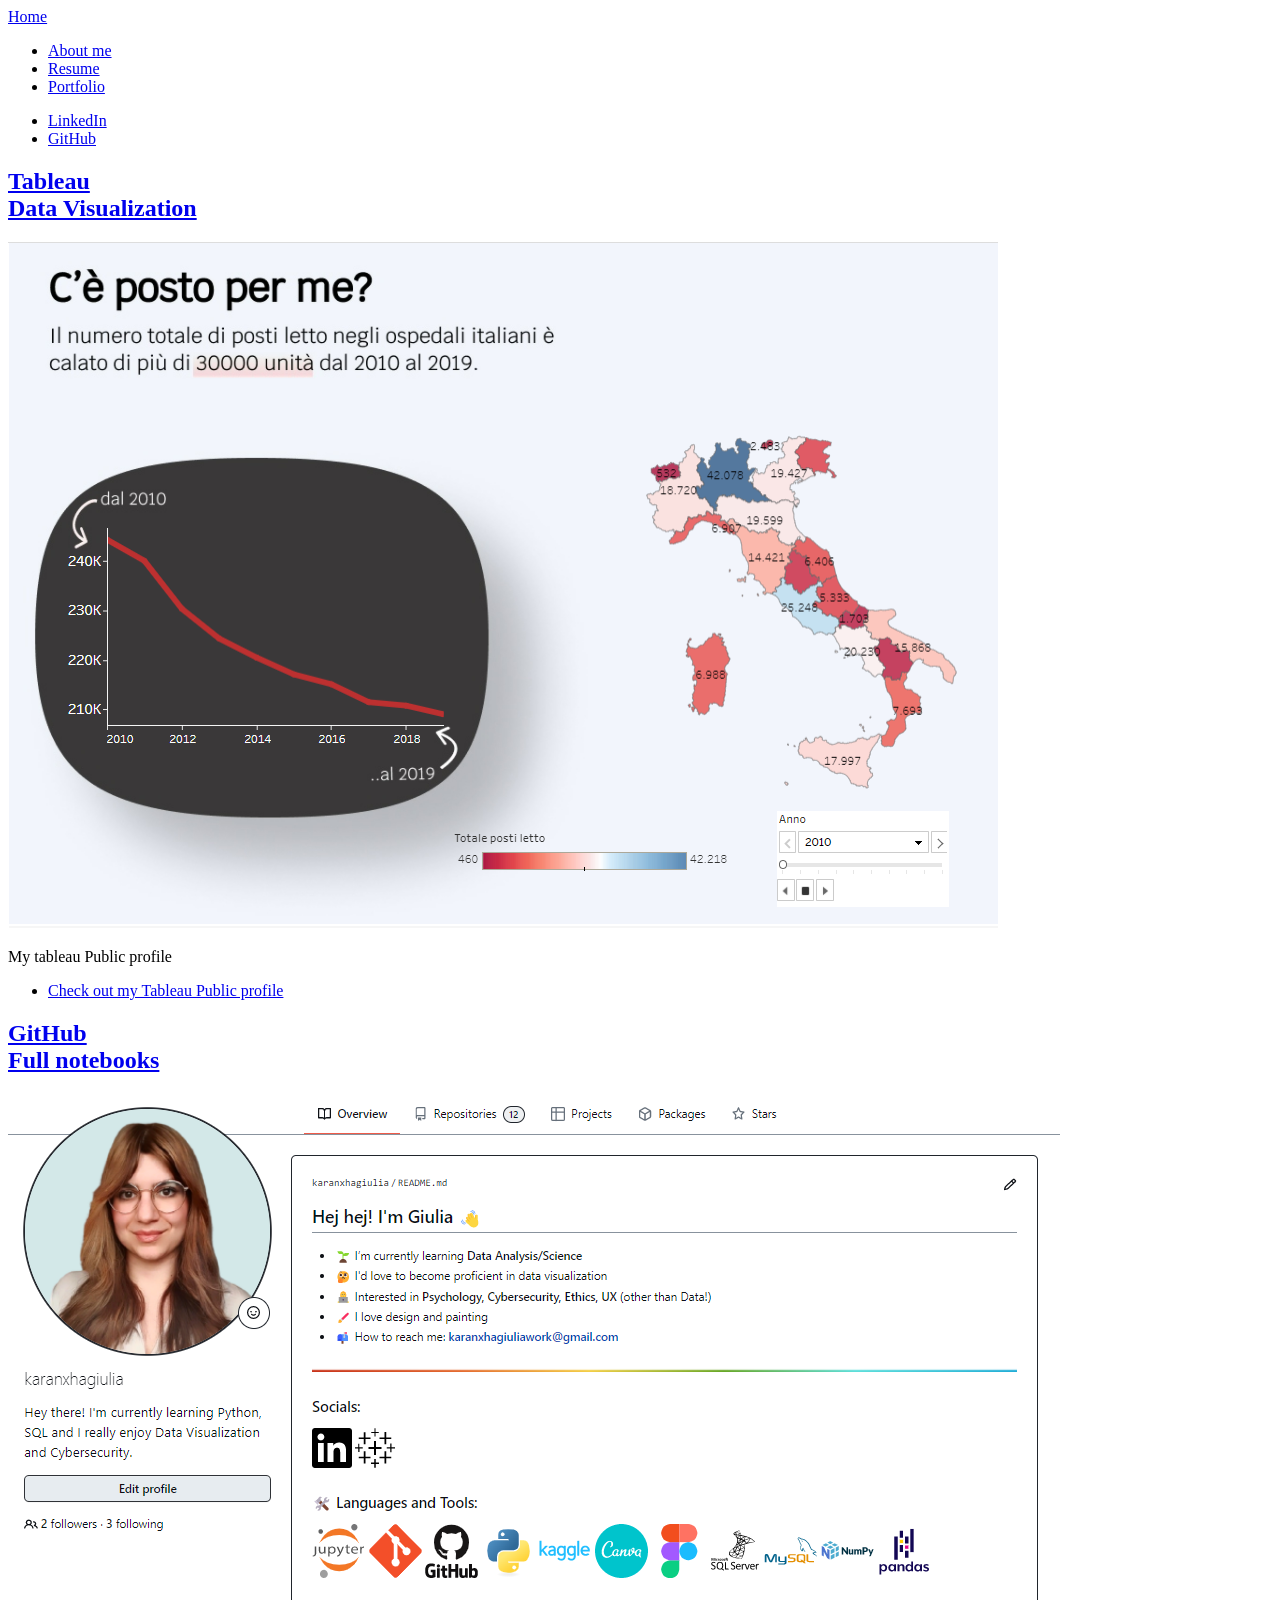
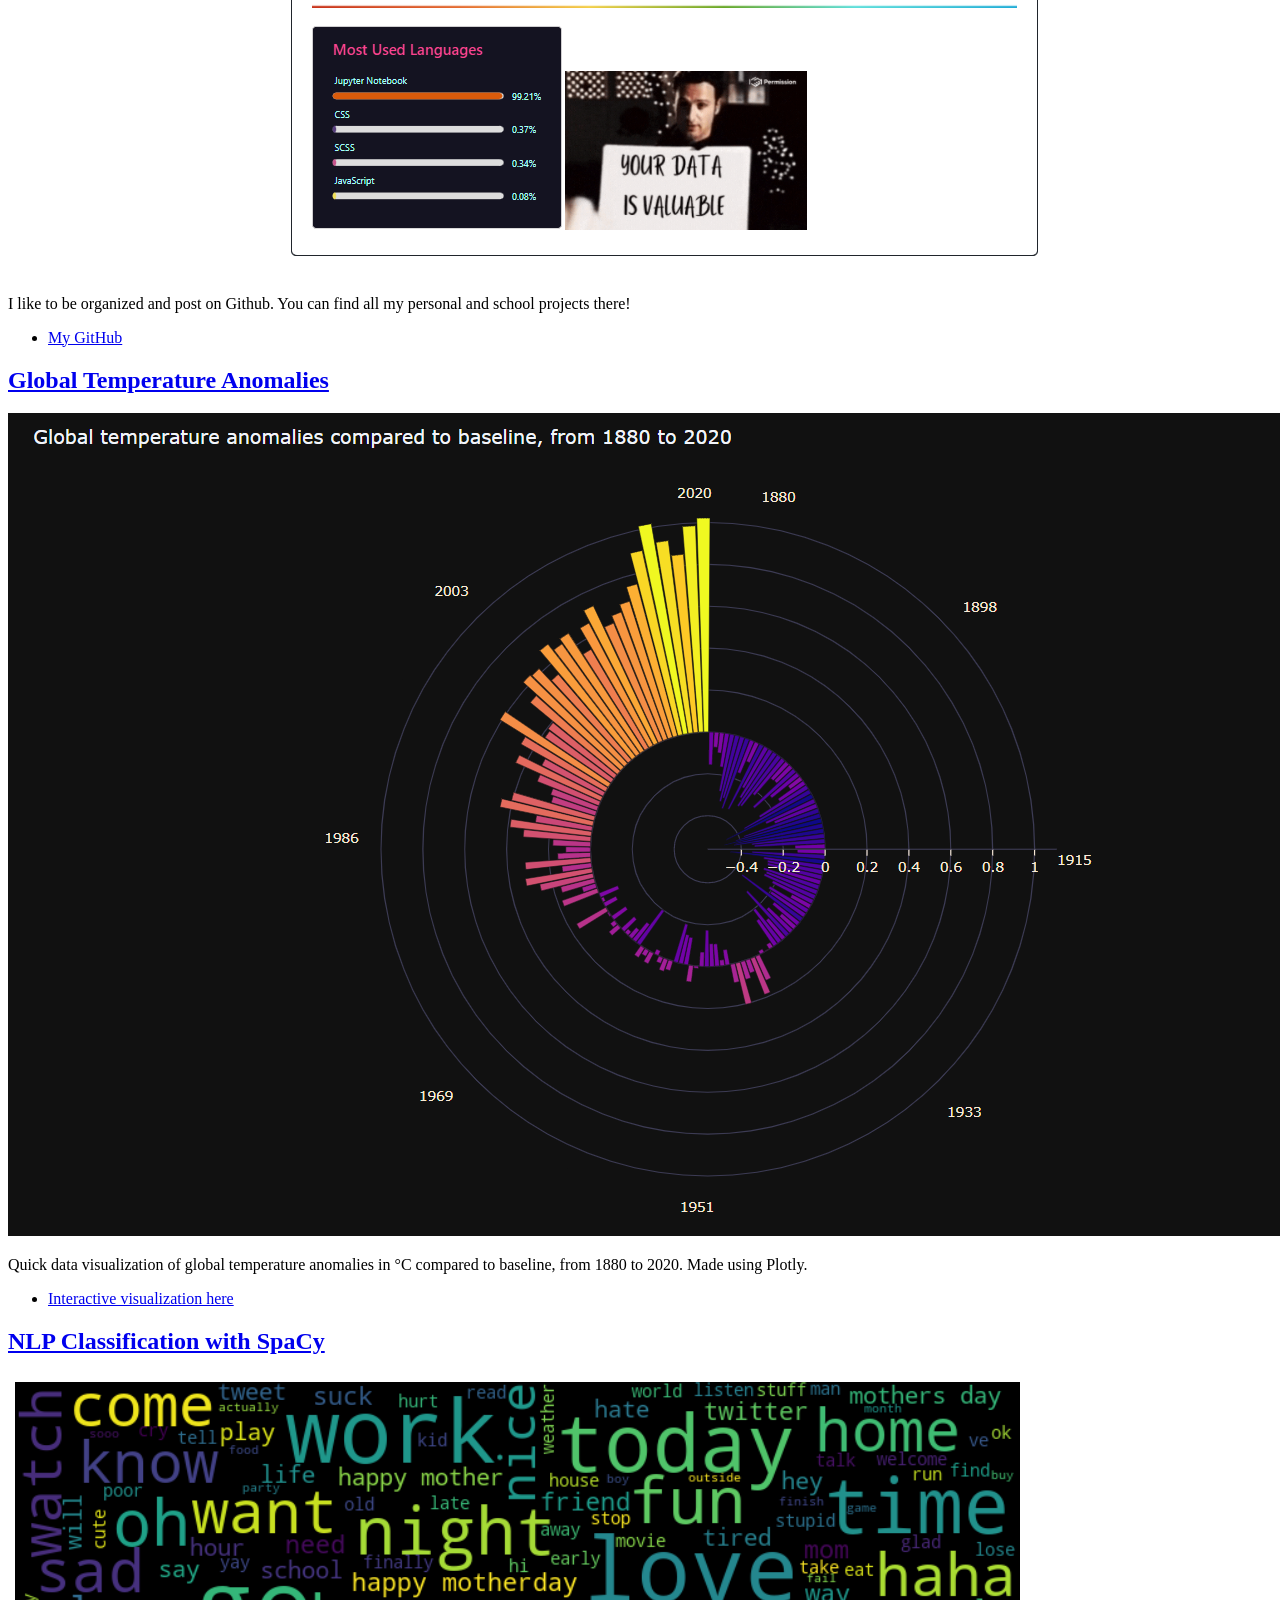
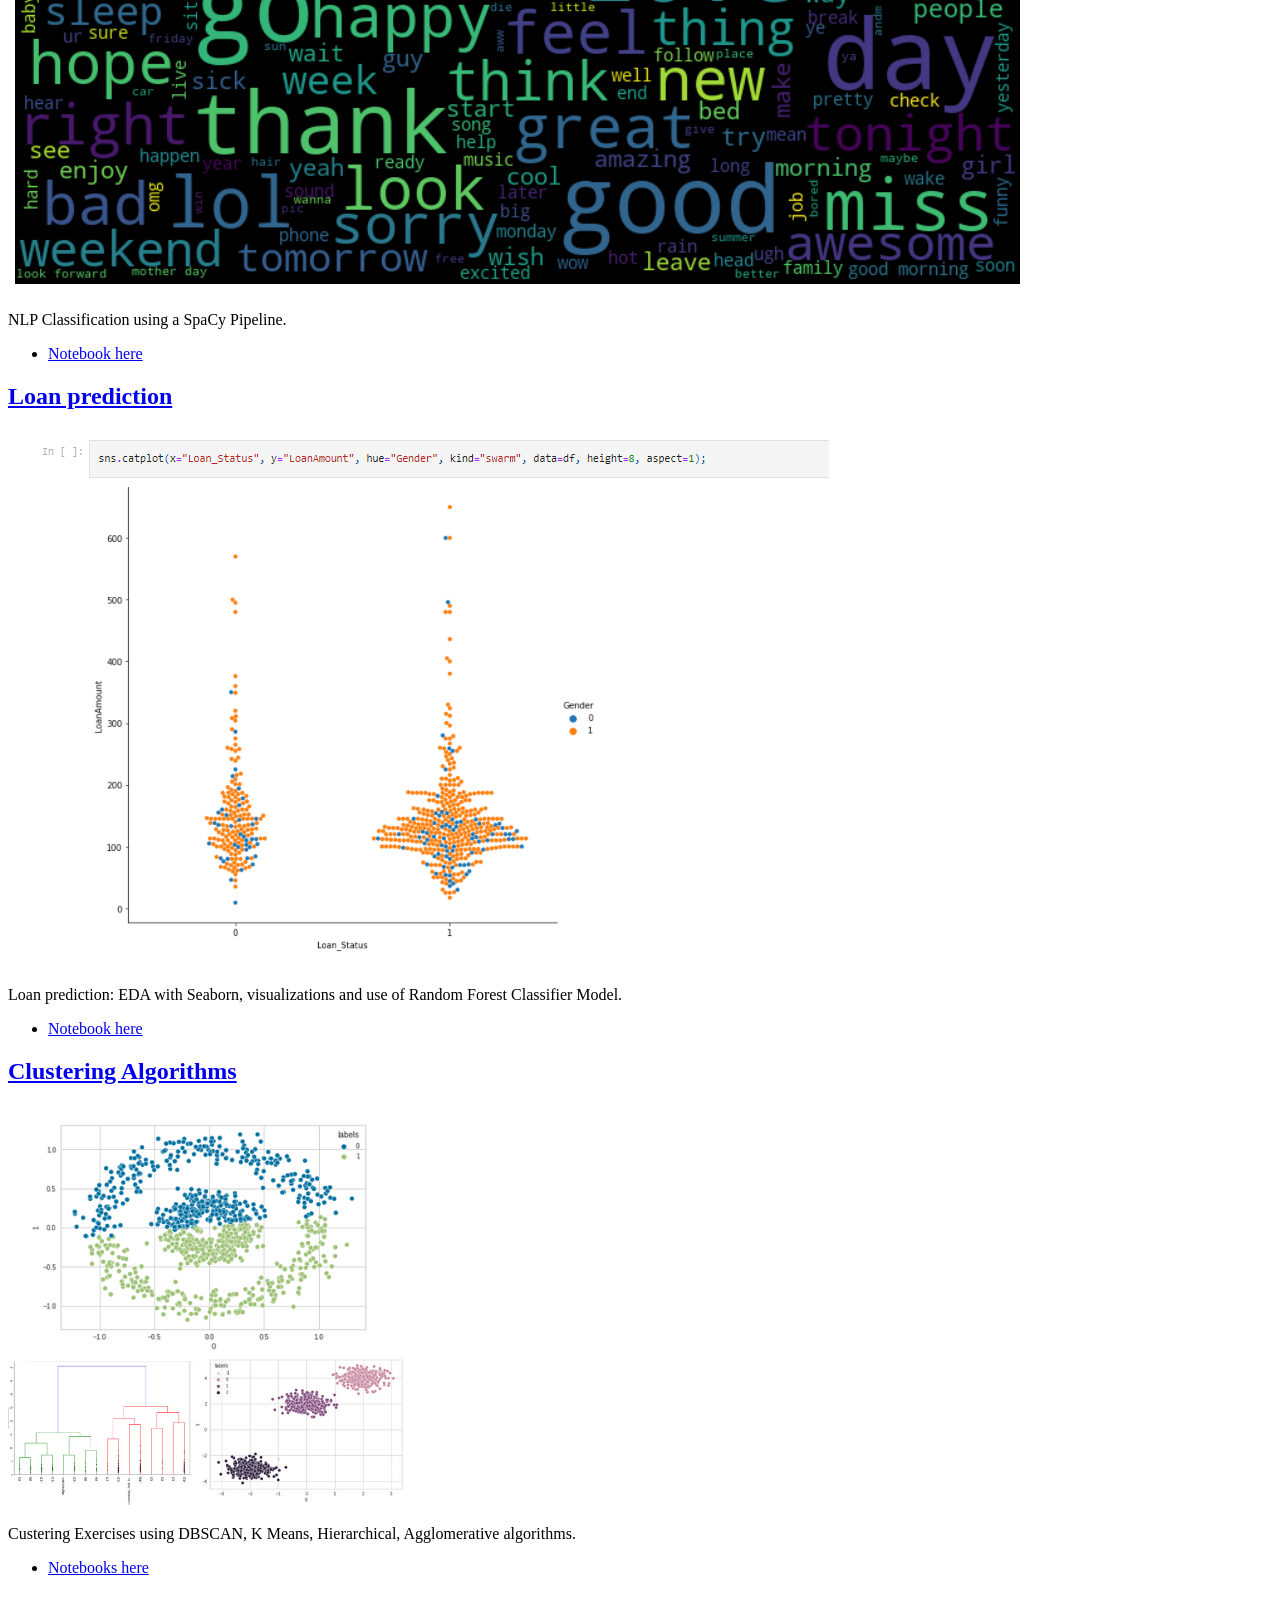
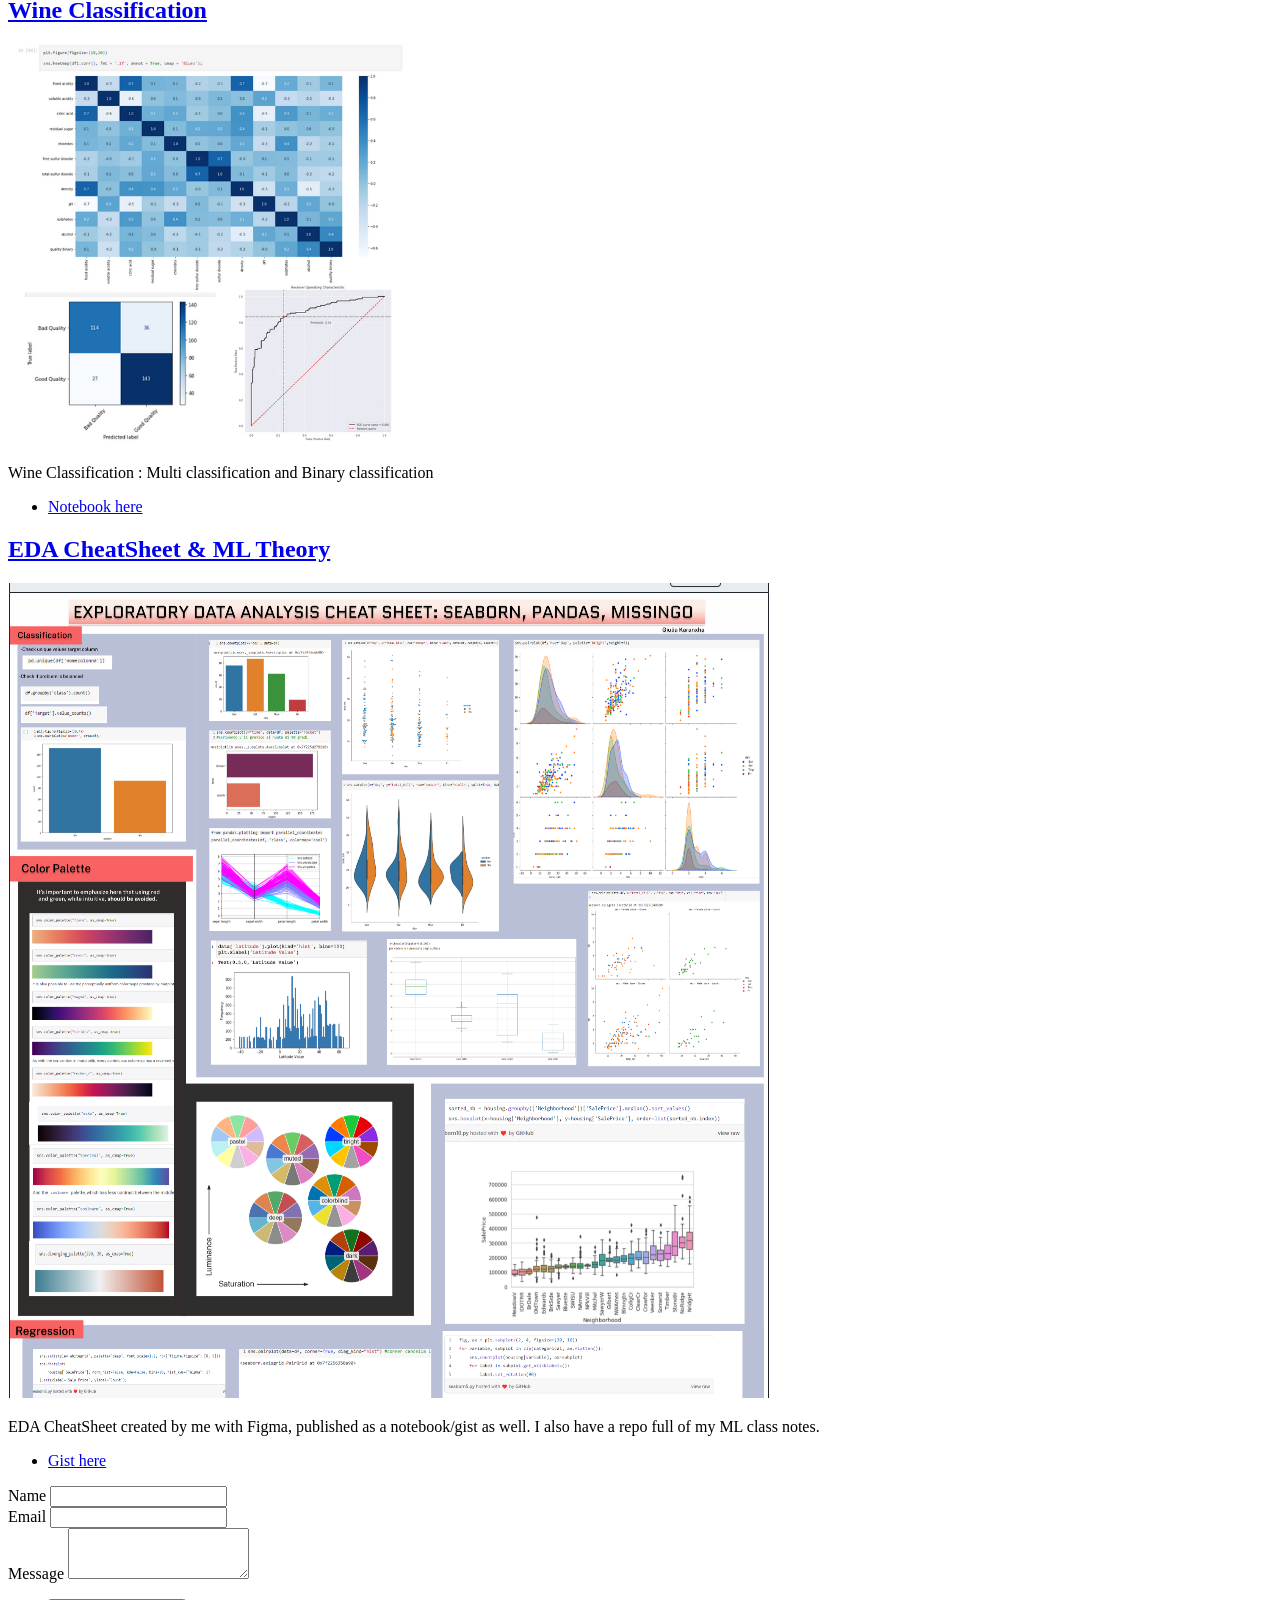
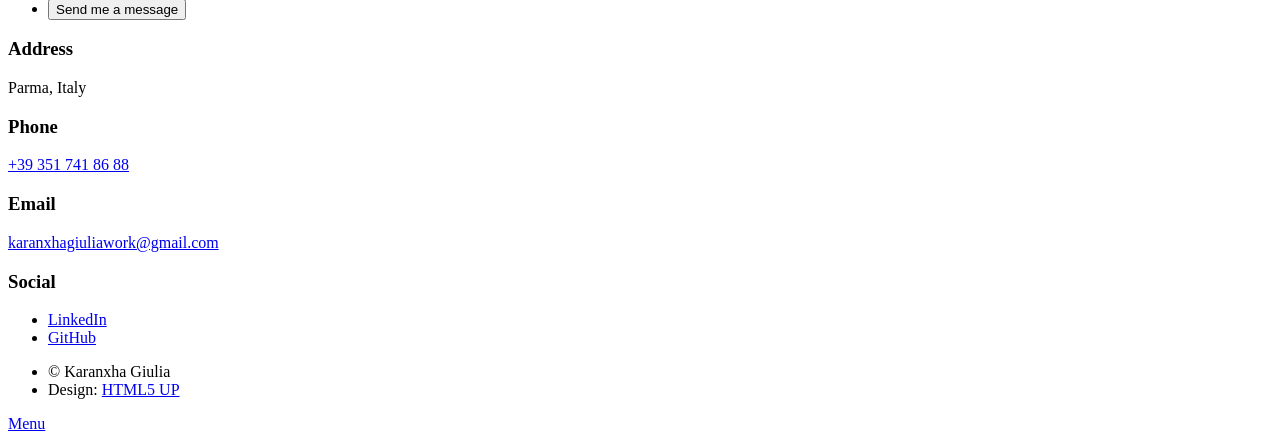
==== commit 06adb778: "'update'" ====
--- a/Portfolio.html
+++ b/Portfolio.html
@@ -57,7 +57,7 @@
 									Full notebooks</a></h2>
 								</header>
 								<a href="https://github.com/karanxhagiulia" class="image fit"><img src="images\github17.png" alt="" /></a>
-								<p>I like to be organized and post on Github.You can find all my personal and school projects there! </p>
+								<p>I like to be organized and post on Github. You can find all my personal and school projects there! </p>
 								<ul class="actions special">
 									<li><a href="https://github.com/karanxhagiulia" class="button">My GitHub</a></li>
 								</ul>
@@ -67,19 +67,9 @@
 									<h2><a href="https://github.com/karanxhagiulia/Global_Temperatures">Global Temperature Anomalies<br /></a></h2>
 								</header>
 								<a href="https://karanxhagiulia.github.io/Global_Temperatures/" class="image fit"><img src="images\github.png" alt="data visualization" /></a>
-								<p>Quick data visualization of global temperature anomalies in °C, from 1880 to 2020. Made using Plotly. </p>
+								<p>Quick data visualization of global temperature anomalies in °C compared to baseline, from 1880 to 2020. Made using Plotly. </p>
 								<ul class="actions special">
 									<li><a href="https://karanxhagiulia.github.io/Global_Temperatures/" class="button">Interactive visualization here</a></li>
-								</ul>
-							</article>
-							<article>
-								<header>
-									<h2><a href="https://github.com/karanxhagiulia/ML_Exercises/blob/main/LOAN_Exercise_Random_Forest.ipynb">Loan prediction<br /></a></h2>
-								</header>
-								<a href="https://github.com/karanxhagiulia/ML_Exercises/blob/main/LOAN_Exercise_Random_Forest.ipynb" class="image fit"><img src="images\portfolio01.png" alt="data visualization" /></a>
-								<p>Loan prediction: EDA with Seaborn, some visualizations and use of Random Forest Classifier Model. </p>
-								<ul class="actions special">
-									<li><a href="https://github.com/karanxhagiulia/ML_Exercises/blob/main/LOAN_Exercise_Random_Forest.ipynb" class="button">Notebook here</a></li>
 								</ul>
 							</article>
 							<article>
@@ -90,6 +80,16 @@
 								<p>NLP Classification using a SpaCy Pipeline. </p>
 								<ul class="actions special">
 									<li><a href="https://github.com/karanxhagiulia/Machine_Learning/tree/main/NLP" class="button">Notebook here</a></li>
+								</ul>
+							</article>
+							<article>
+								<header>
+									<h2><a href="https://github.com/karanxhagiulia/ML_Exercises/blob/main/LOAN_Exercise_Random_Forest.ipynb">Loan prediction<br /></a></h2>
+								</header>
+								<a href="https://github.com/karanxhagiulia/ML_Exercises/blob/main/LOAN_Exercise_Random_Forest.ipynb" class="image fit"><img src="images\portfolio01.png" alt="data visualization" /></a>
+								<p>Loan prediction: EDA with Seaborn, visualizations and use of Random Forest Classifier Model. </p>
+								<ul class="actions special">
+									<li><a href="https://github.com/karanxhagiulia/ML_Exercises/blob/main/LOAN_Exercise_Random_Forest.ipynb" class="button">Notebook here</a></li>
 								</ul>
 							</article>
 							<article>
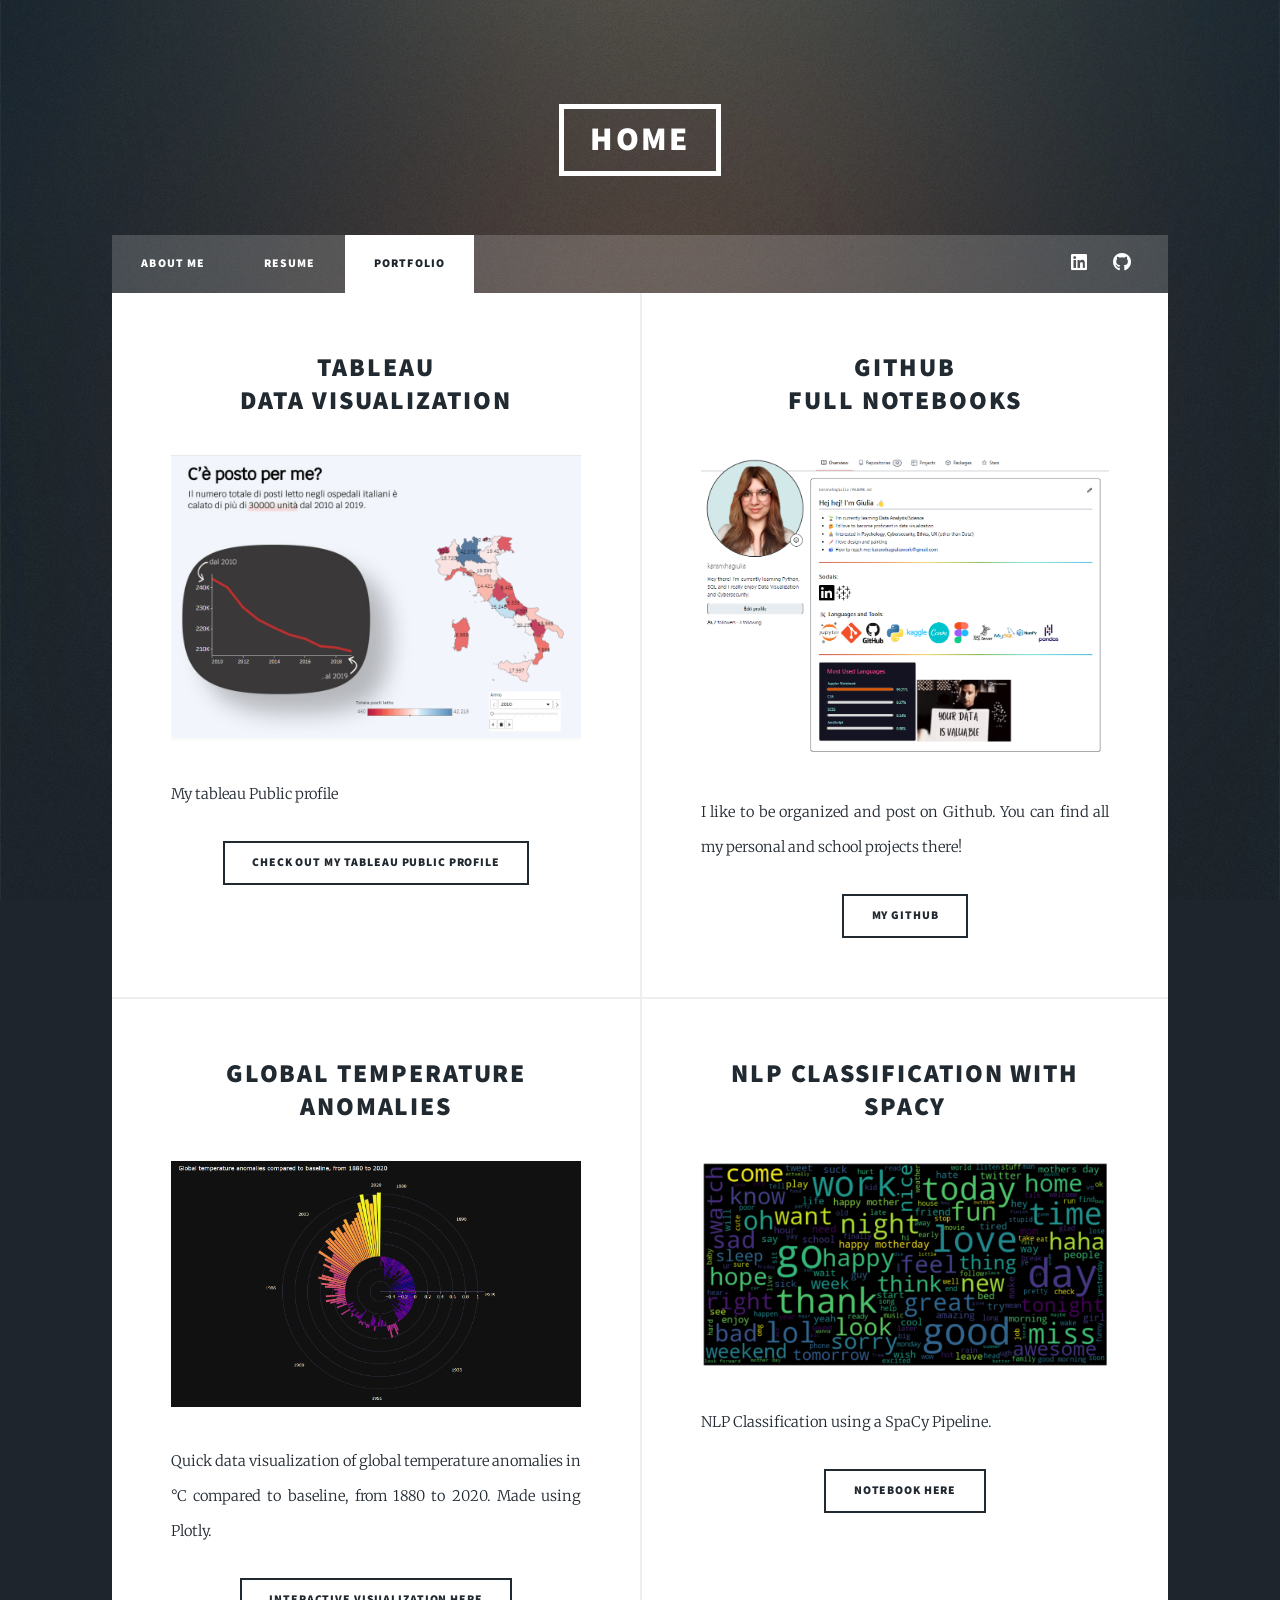
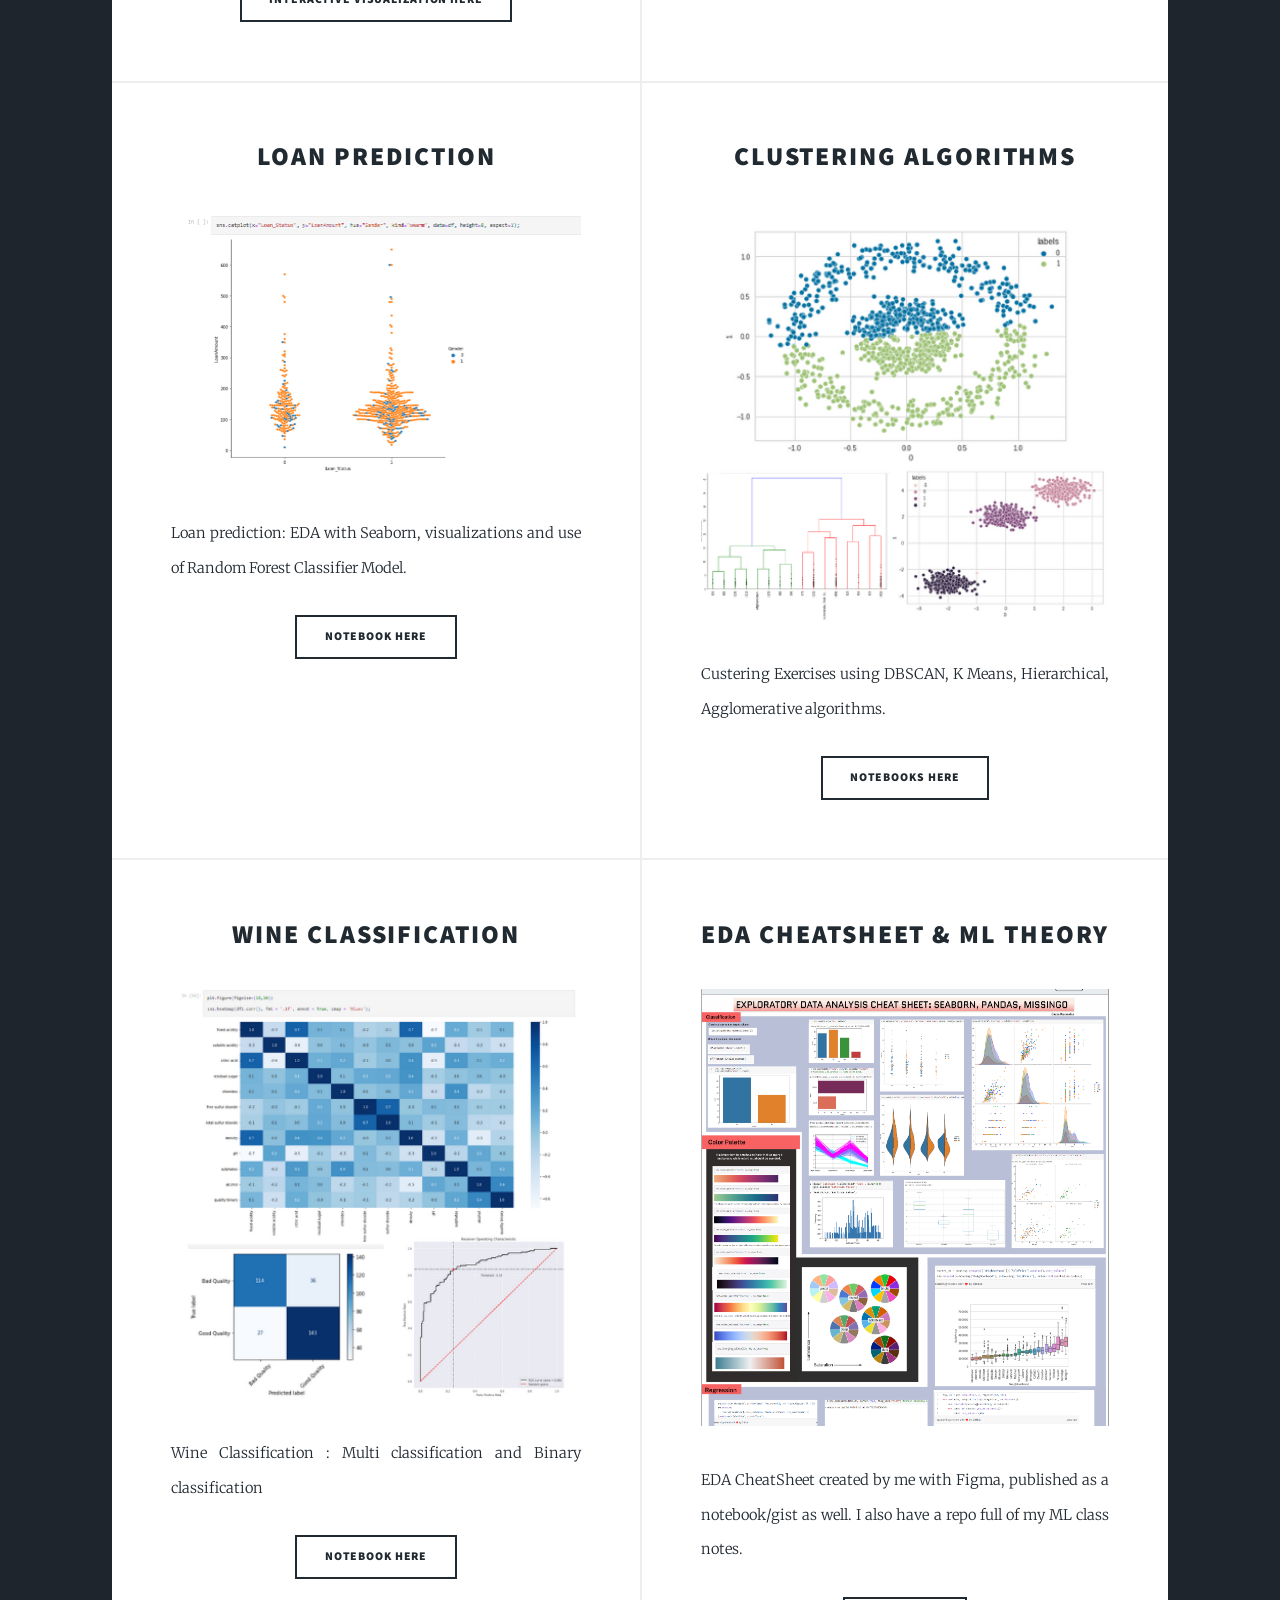
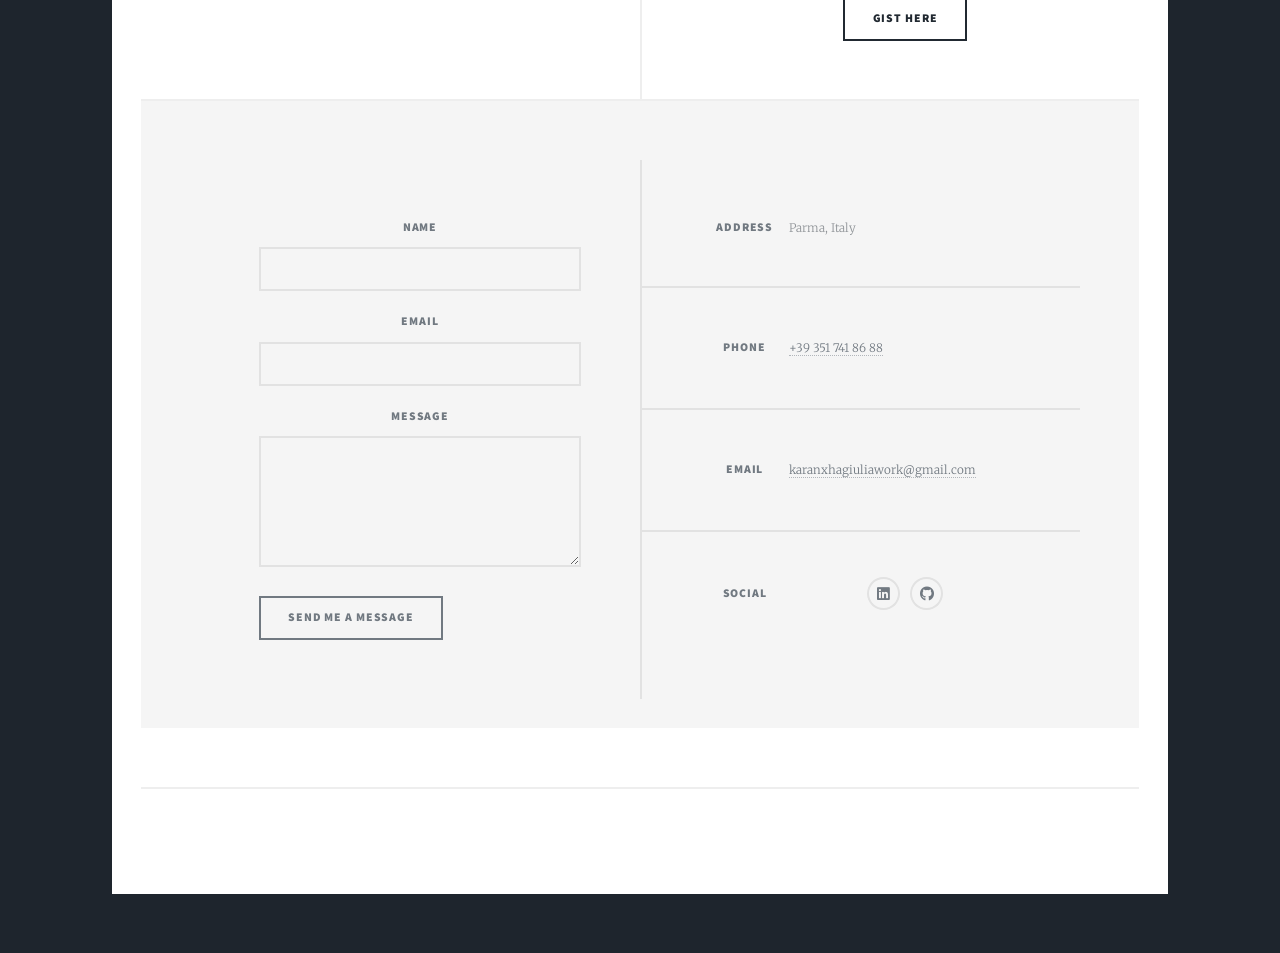
==== commit cb813a49: "'update'" ====
--- a/Portfolio.html
+++ b/Portfolio.html
@@ -129,7 +129,7 @@
 						<!-- Footer per le pagine
 						<footer>
 							<div class="pagination">
-								<!--<a href="#" class="previous">Prev</a>
+								<a href="#" class="previous">Prev</a>
 								<a href="#" class="page active">1</a>
 								<a href="#" class="page">2</a>
 								<a href="#" class="page">3</a>
--- a/assets/css/main.css
+++ b/assets/css/main.css
@@ -1,10 +1,10 @@
 @import url(fontawesome-all.min.css);
 @import url("https://fonts.googleapis.com/css?family=Merriweather:300,700,300italic,700italic|Source+Sans+Pro:900");
 
-/*
-	Massively by HTML5 UP
-	html5up.net | @ajlkn
-	Free for personal and commercial use under the CCA 3.0 license (html5up.net/license)
+/*
+	Massively by HTML5 UP
+	html5up.net | @ajlkn
+	Free for personal and commercial use under the CCA 3.0 license (html5up.net/license)
 */
 
 html, body, div, span, applet, object,
@@ -81,7 +81,10 @@
 	body {
 		-ms-overflow-style: scrollbar;
 	}
-
+	.responsive {
+		width: 100%;
+		height: auto;
+	}
 	@media screen and (max-width: 480px) {
 
 		html, body {
